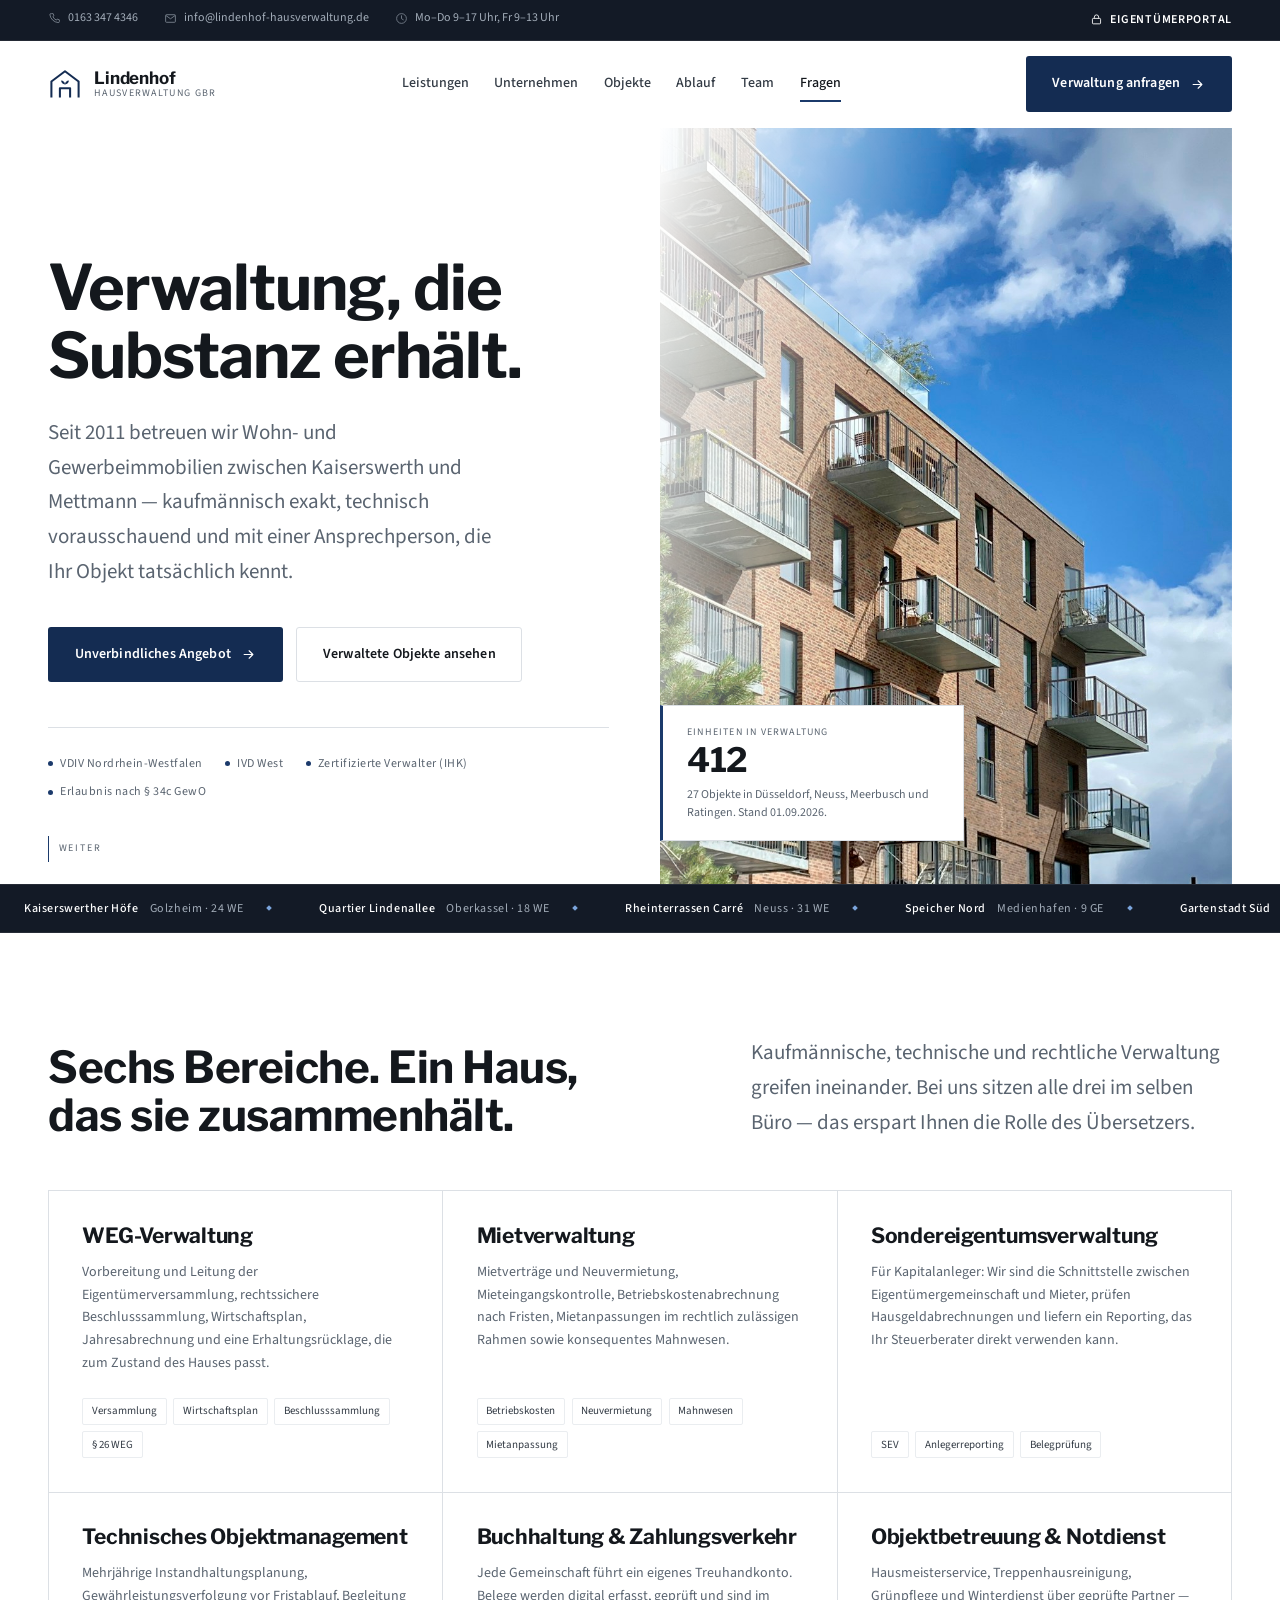
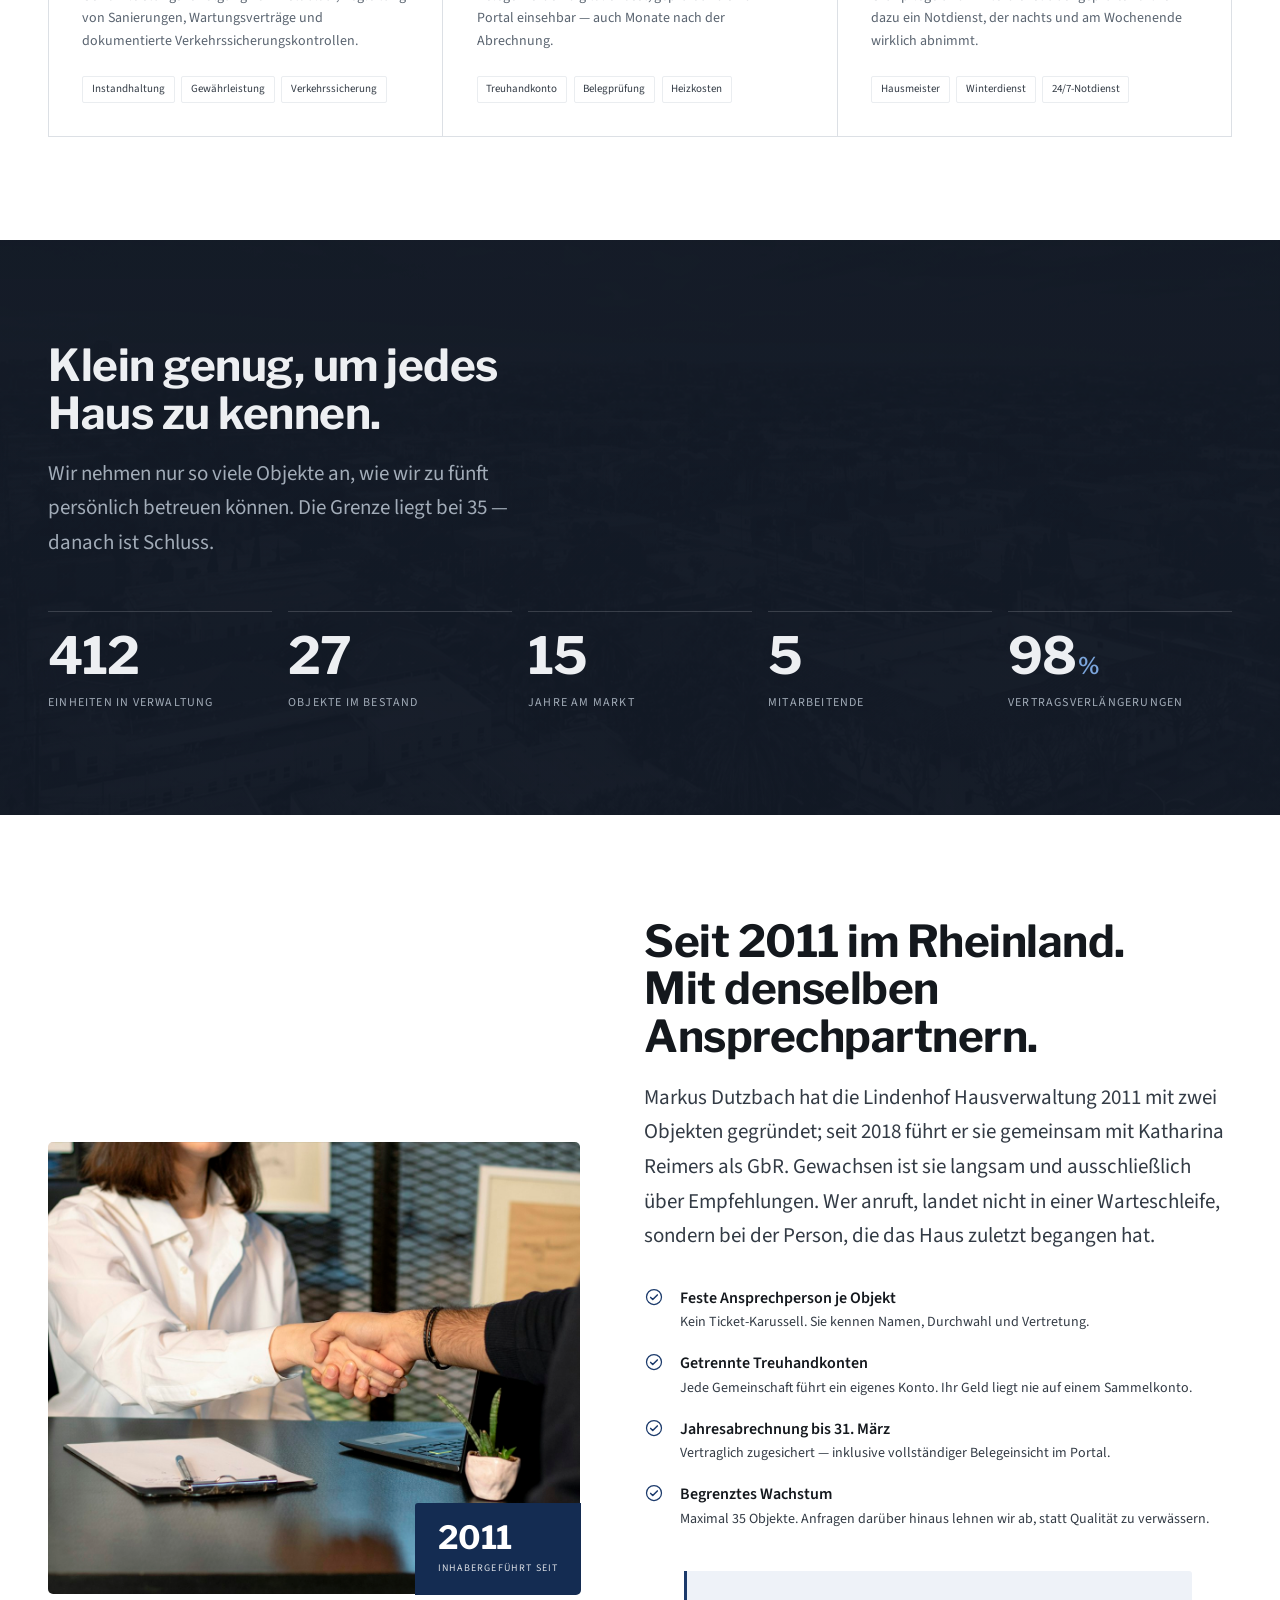
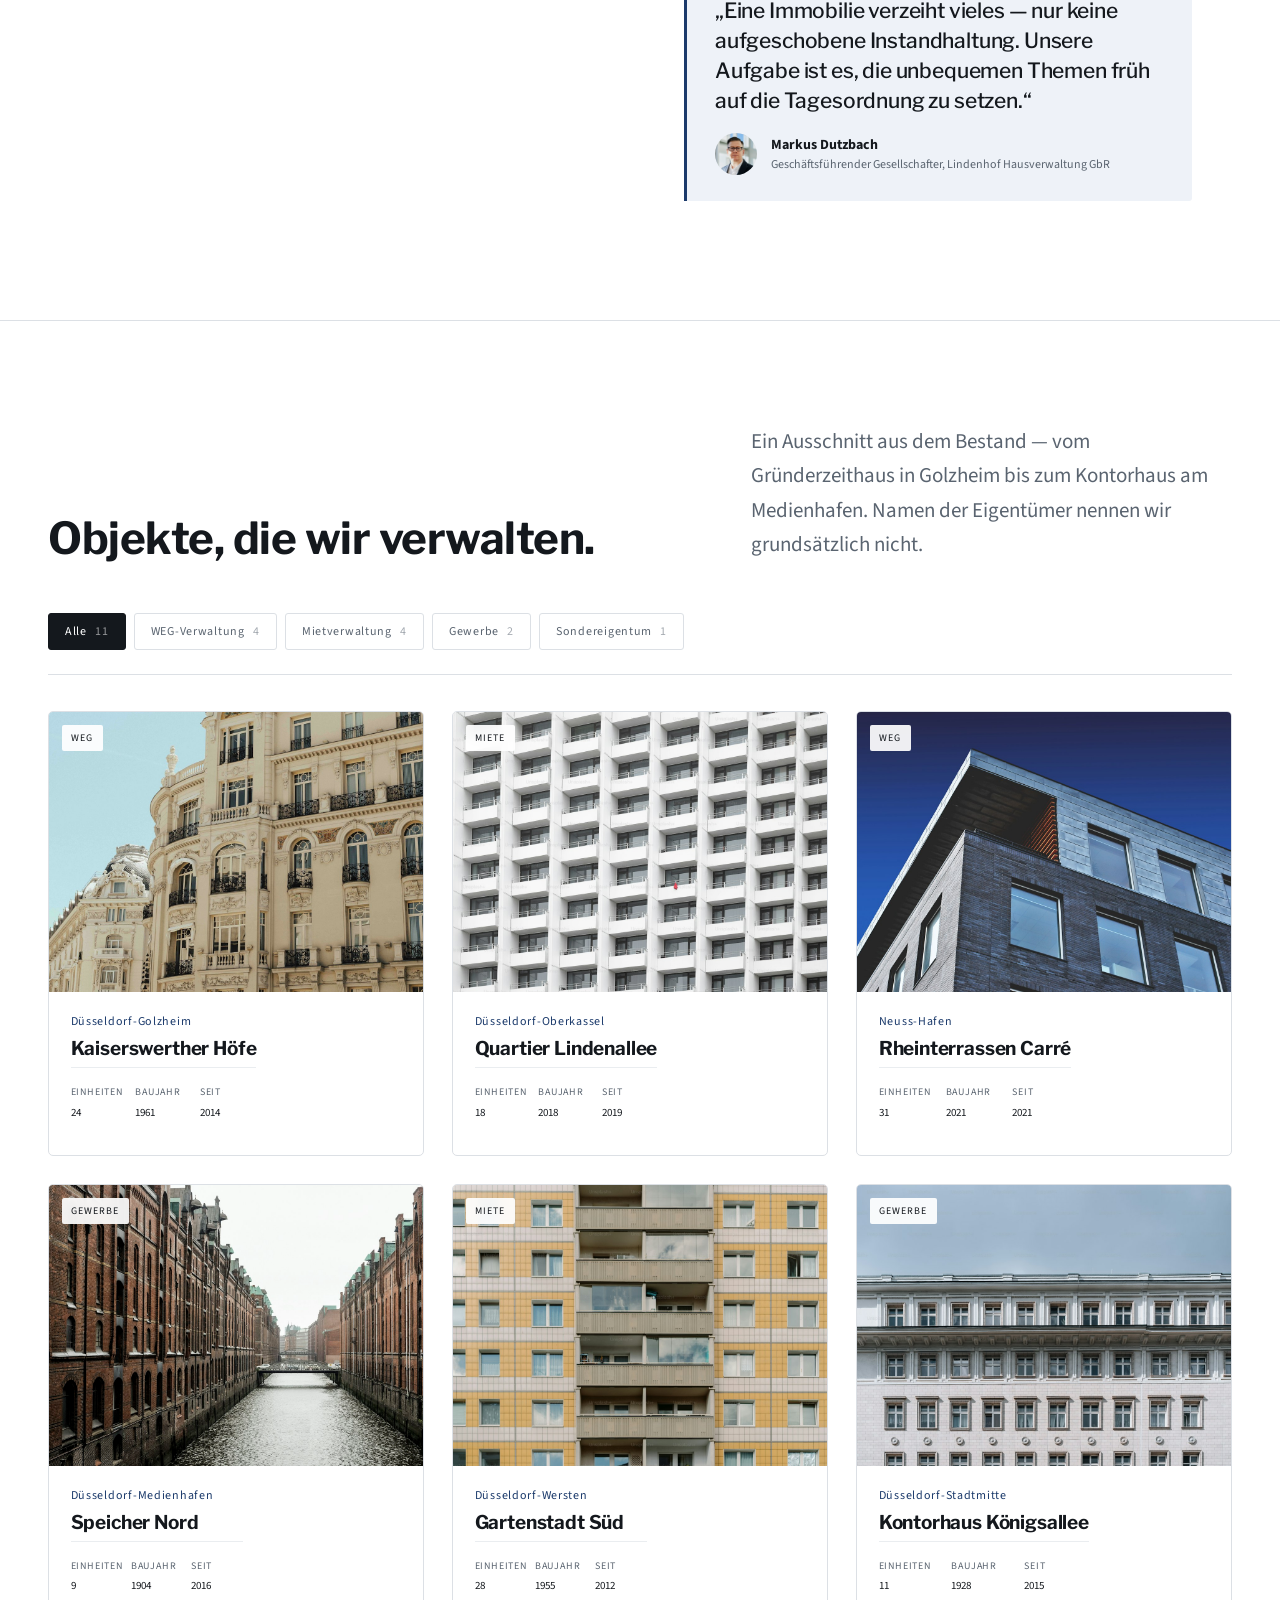
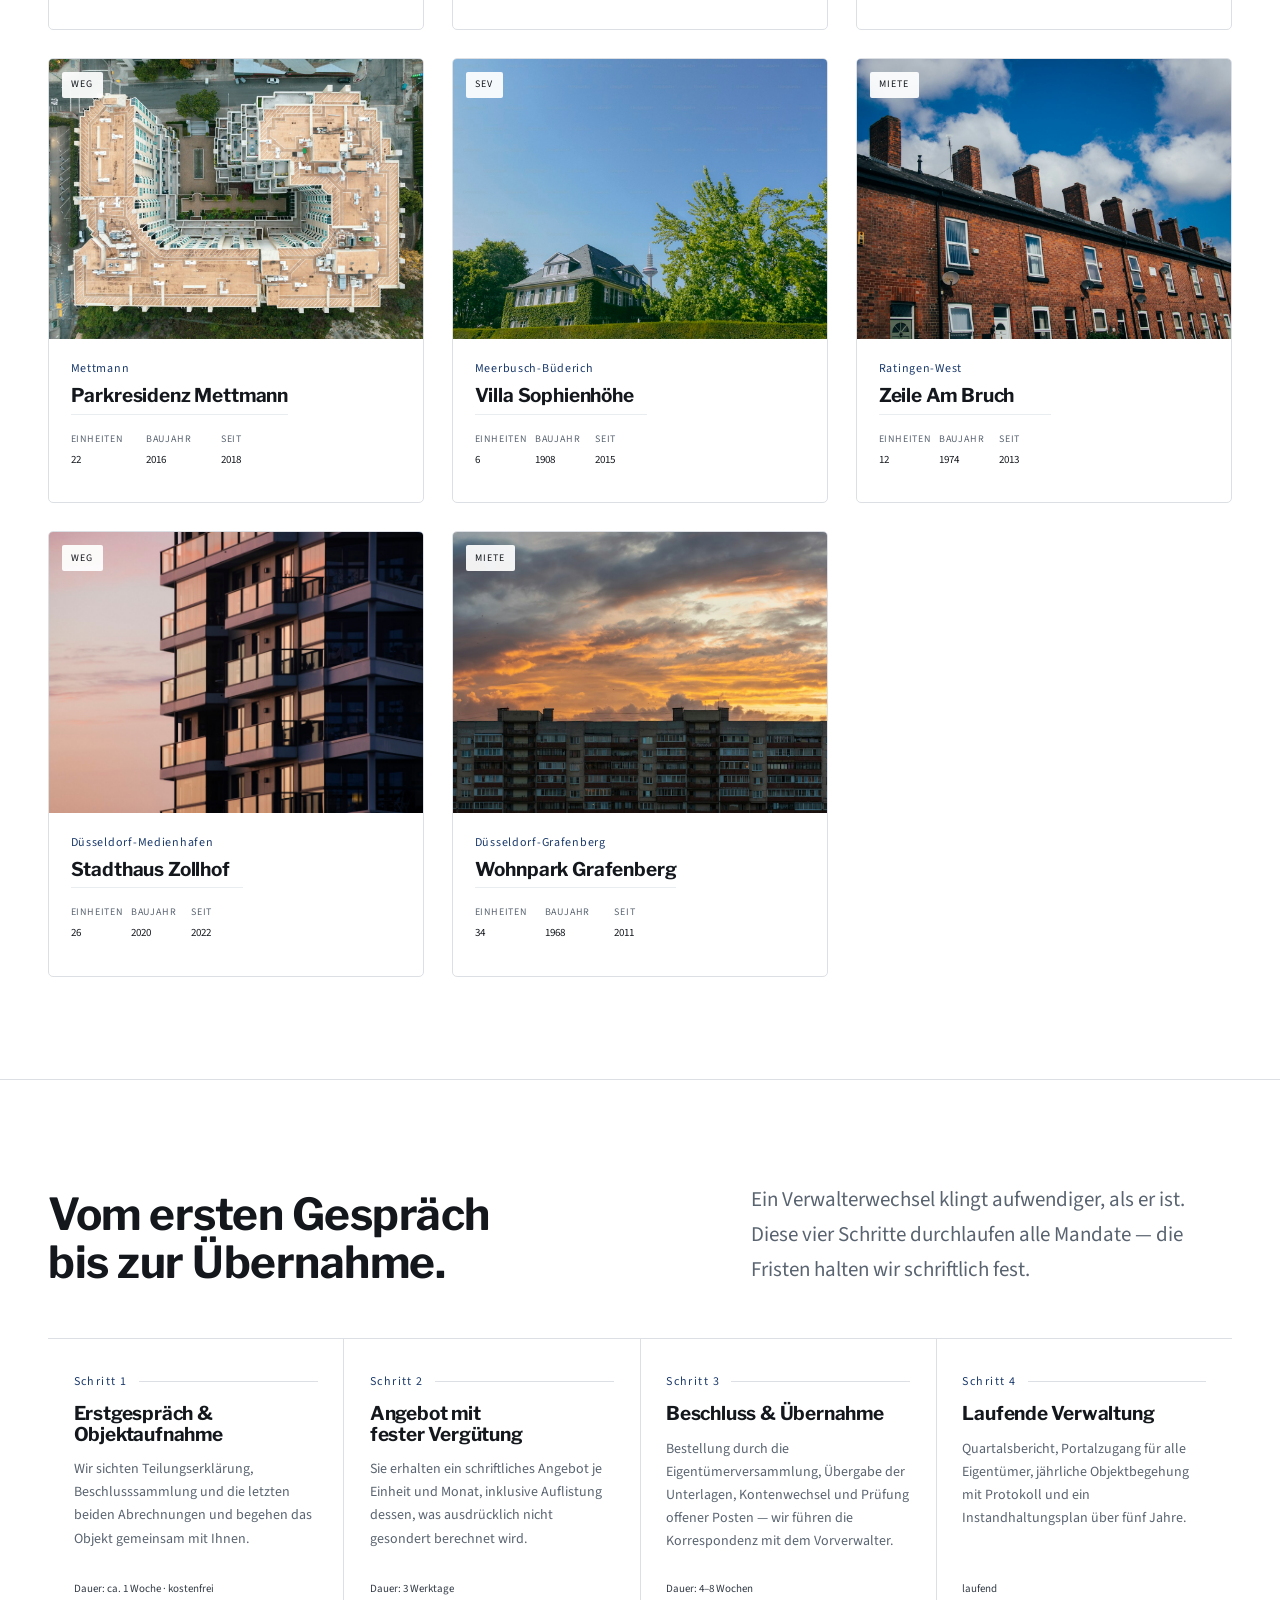
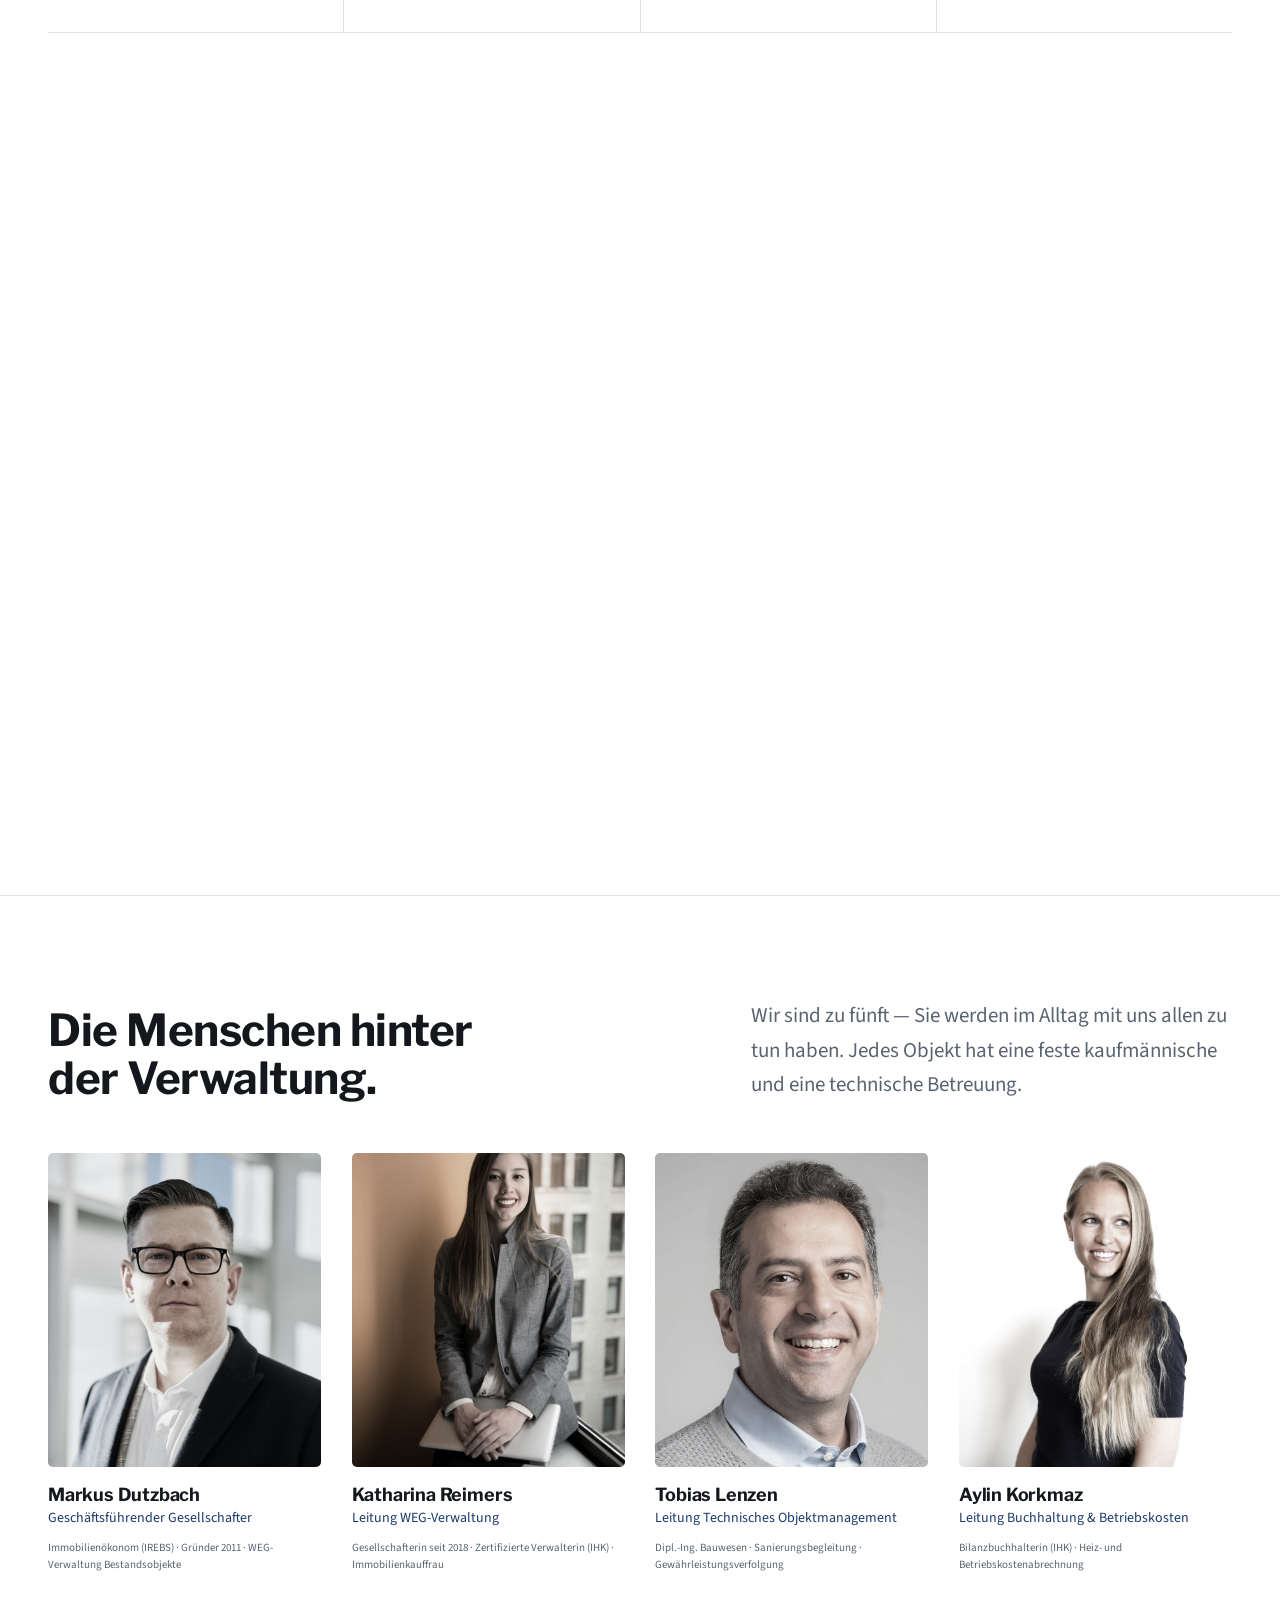
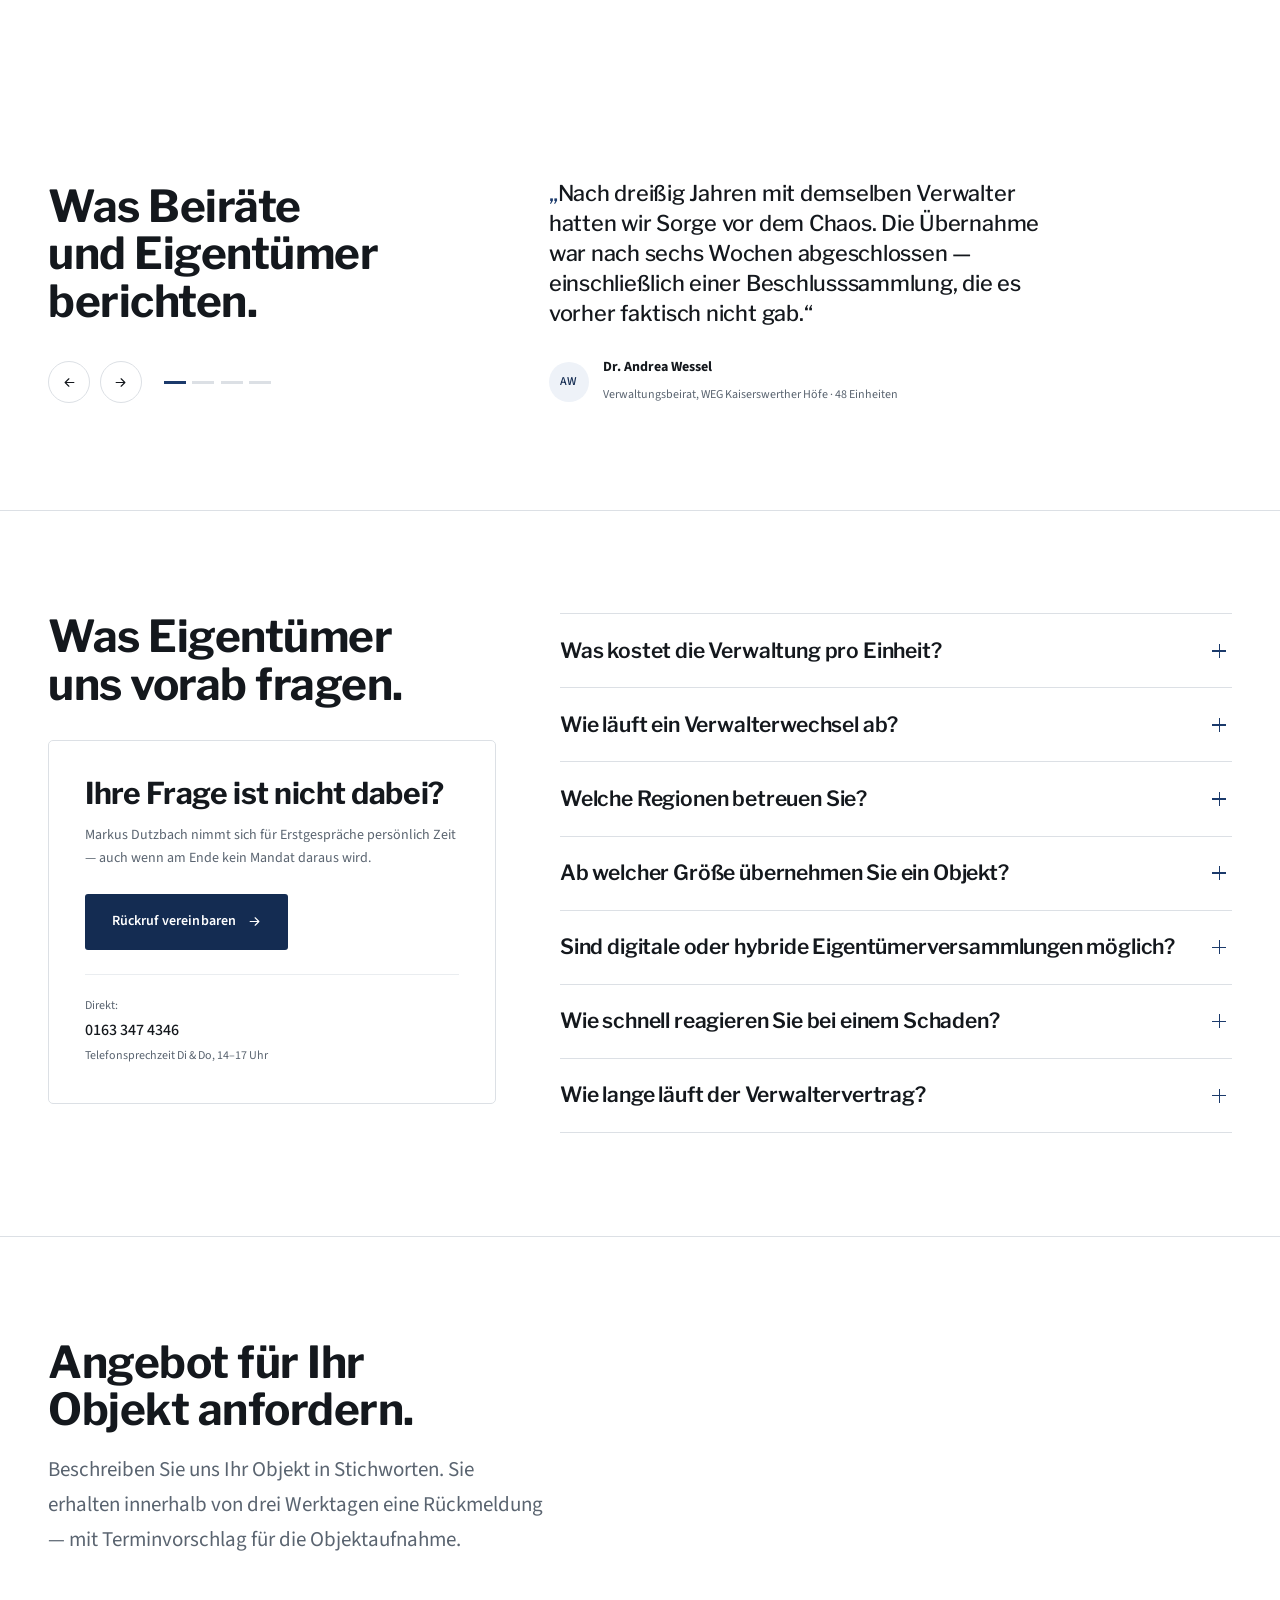
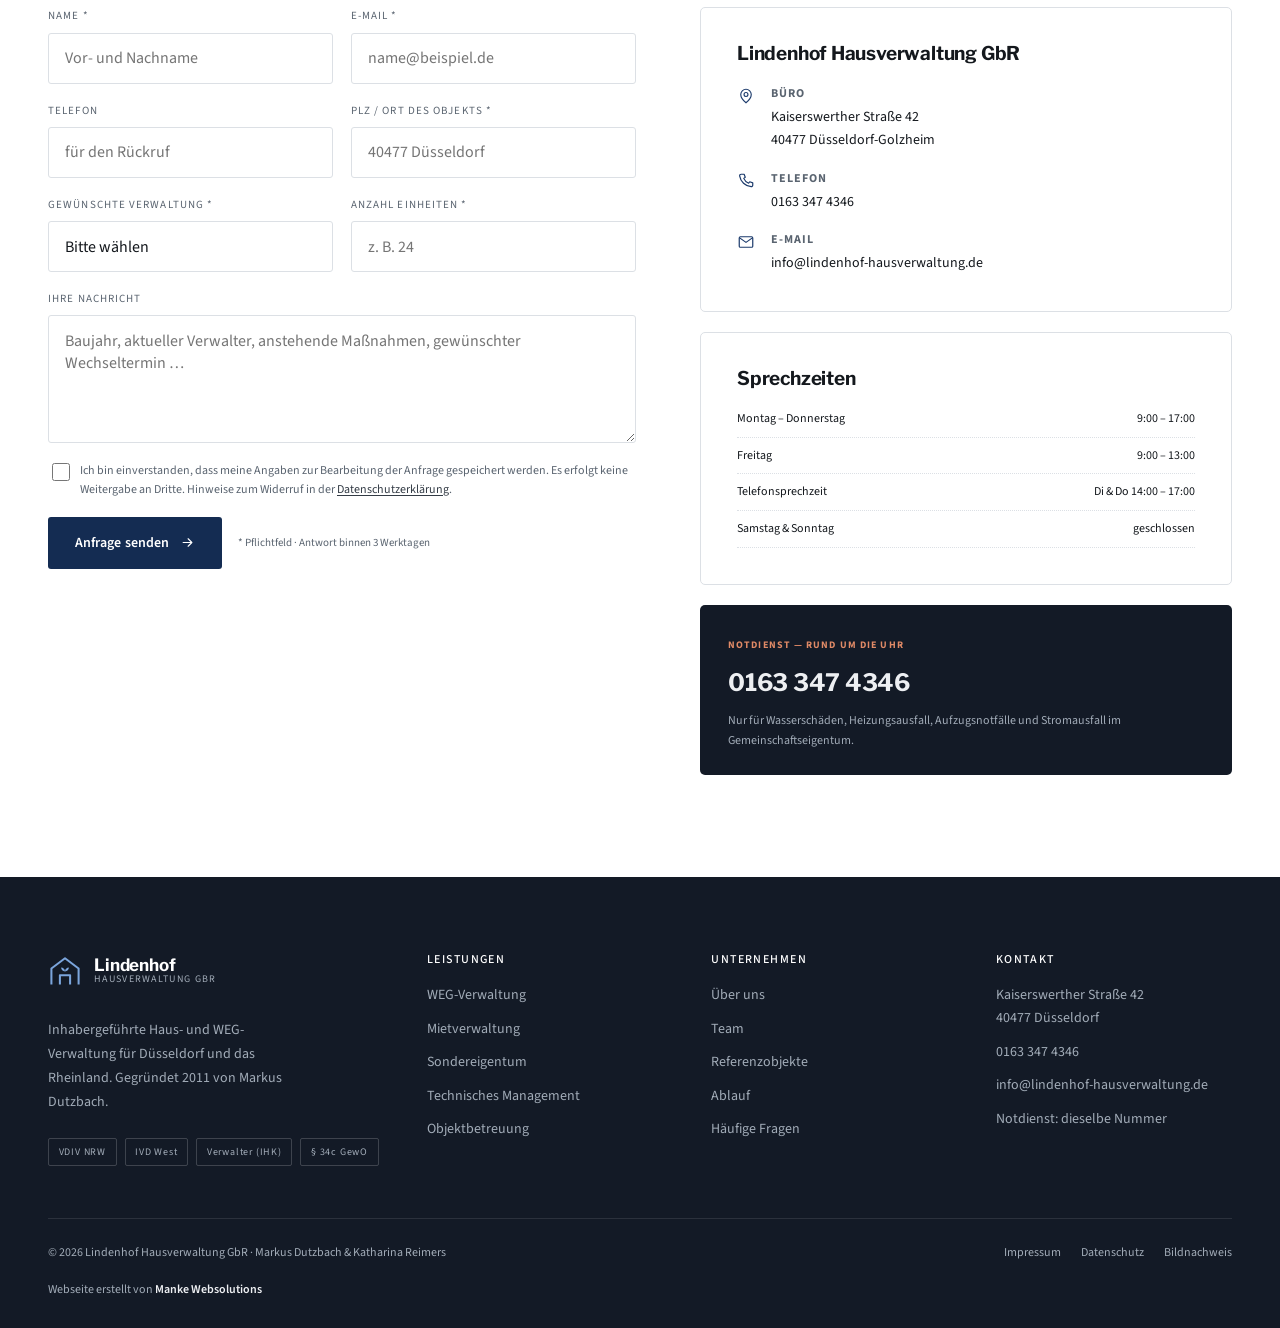
==== index.html @ e69ff37a "Website der Lindenhof Hausverwaltung GbR Statische One-Pager-Website mit Leistungen, elf Referenzobj" ====
<!DOCTYPE html>
<html lang="de">
<head>
<meta charset="utf-8">
<meta name="viewport" content="width=device-width, initial-scale=1">
<title>Lindenhof Hausverwaltung GbR — WEG- und Mietverwaltung in Düsseldorf</title>
<meta name="description" content="Lindenhof Hausverwaltung GbR: inhabergeführte WEG- und Mietverwaltung in Düsseldorf und im Rheinland. 412 Einheiten, 27 Objekte, feste Ansprechpartner, Abrechnung bis 31. März.">
<meta name="theme-color" content="#0F1C24">
<meta property="og:title" content="Lindenhof Hausverwaltung GbR — Verwaltung, die Substanz erhält">
<meta property="og:description" content="Inhabergeführte Haus- und WEG-Verwaltung in Düsseldorf und im Rheinland. Seit 2011.">
<meta property="og:type" content="website">
<meta property="og:image" content="assets/img/hero.jpg">
<link rel="preconnect" href="https://fonts.googleapis.com">
<link rel="preconnect" href="https://fonts.gstatic.com" crossorigin>
<link rel="stylesheet" href="https://fonts.googleapis.com/css2?family=Libre+Franklin:wght@400..700&family=Source+Sans+3:ital,wght@0,400..700;1,400&display=swap">
<link rel="stylesheet" href="assets/css/style.css">
<link rel="icon" href="data:image/svg+xml,%3Csvg xmlns='http://www.w3.org/2000/svg' viewBox='0 0 32 32'%3E%3Crect width='32' height='32' fill='%23235B50'/%3E%3Cpath d='M8 22V13l8-5 8 5v9' fill='none' stroke='%23fff' stroke-width='2'/%3E%3C/svg%3E">
<script type="application/ld+json">
{
  "@context": "https://schema.org",
  "@type": "RealEstateAgent",
  "name": "Lindenhof Hausverwaltung GbR",
  "legalName": "Lindenhof Hausverwaltung GbR",
  "description": "WEG-Verwaltung, Mietverwaltung und Sondereigentumsverwaltung in Düsseldorf und im Rheinland.",
  "founder": { "@type": "Person", "name": "Markus Dutzbach" },
  "employee": [
    { "@type": "Person", "name": "Markus Dutzbach", "jobTitle": "Geschäftsführender Gesellschafter" },
    { "@type": "Person", "name": "Katharina Reimers", "jobTitle": "Gesellschafterin, Leitung WEG-Verwaltung" }
  ],
  "foundingDate": "2011",
  "address": {
    "@type": "PostalAddress",
    "streetAddress": "Kaiserswerther Straße 42",
    "postalCode": "40477",
    "addressLocality": "Düsseldorf",
    "addressCountry": "DE"
  },
  "telephone": "+49 163 3474346",
  "email": "info@lindenhof-hausverwaltung.de",
  "areaServed": ["Düsseldorf", "Neuss", "Meerbusch", "Ratingen", "Mettmann"],
  "openingHours": ["Mo-Th 09:00-17:00", "Fr 09:00-13:00"]
}
</script>
</head>
<body>
<a class="skip" href="#main">Zum Inhalt springen</a>

<svg width="0" height="0" style="position:absolute" aria-hidden="true" focusable="false">
  <defs>
    <symbol id="ar" viewBox="0 0 24 24"><path d="M5 12h14M13 6l6 6-6 6" fill="none" stroke="currentColor" stroke-width="1.8" stroke-linecap="round" stroke-linejoin="round"/></symbol>
    <symbol id="au" viewBox="0 0 24 24"><path d="M12 19V5M6 11l6-6 6 6" fill="none" stroke="currentColor" stroke-width="1.8" stroke-linecap="round" stroke-linejoin="round"/></symbol>
    <symbol id="al" viewBox="0 0 24 24"><path d="M19 12H5M11 6l-6 6 6 6" fill="none" stroke="currentColor" stroke-width="1.8" stroke-linecap="round" stroke-linejoin="round"/></symbol>
    <symbol id="ph" viewBox="0 0 24 24"><path d="M6.5 3h3l1.5 4-2 1.5a12 12 0 006.5 6.5L17 13l4 1.5v3a2 2 0 01-2.2 2A17 17 0 013.5 5.2 2 2 0 015.5 3z" fill="none" stroke="currentColor" stroke-width="1.6" stroke-linejoin="round"/></symbol>
    <symbol id="ma" viewBox="0 0 24 24"><rect x="3" y="5" width="18" height="14" rx="1.5" fill="none" stroke="currentColor" stroke-width="1.6"/><path d="M3.5 6.5l8.5 6 8.5-6" fill="none" stroke="currentColor" stroke-width="1.6"/></symbol>
    <symbol id="ck" viewBox="0 0 24 24"><circle cx="12" cy="12" r="9" fill="none" stroke="currentColor" stroke-width="1.5"/><path d="M8 12.5l2.5 2.5L16 9.5" fill="none" stroke="currentColor" stroke-width="1.8" stroke-linecap="round" stroke-linejoin="round"/></symbol>
    <symbol id="cl" viewBox="0 0 24 24"><circle cx="12" cy="12" r="9" fill="none" stroke="currentColor" stroke-width="1.5"/><path d="M12 7v5.3l3.3 2" fill="none" stroke="currentColor" stroke-width="1.6" stroke-linecap="round"/></symbol>
    <symbol id="pin" viewBox="0 0 24 24"><path d="M12 21s7-5.6 7-11a7 7 0 10-14 0c0 5.4 7 11 7 11z" fill="none" stroke="currentColor" stroke-width="1.5"/><circle cx="12" cy="10" r="2.6" fill="none" stroke="currentColor" stroke-width="1.5"/></symbol>
    <symbol id="lock" viewBox="0 0 24 24"><rect x="4.5" y="10" width="15" height="10" rx="1.5" fill="none" stroke="currentColor" stroke-width="1.6"/><path d="M8 10V7.5a4 4 0 018 0V10" fill="none" stroke="currentColor" stroke-width="1.6"/></symbol>
    <symbol id="exp" viewBox="0 0 24 24"><circle cx="11" cy="11" r="6.5" fill="none" stroke="currentColor" stroke-width="1.8"/><path d="M16 16l4.5 4.5M11 8.5v5M8.5 11h5" fill="none" stroke="currentColor" stroke-width="1.8" stroke-linecap="round"/></symbol>
    <symbol id="warn" viewBox="0 0 24 24"><path d="M12 4.5l8.5 15h-17z" fill="none" stroke="currentColor" stroke-width="1.6" stroke-linejoin="round"/><path d="M12 10v4" stroke="currentColor" stroke-width="1.8" stroke-linecap="round"/><circle cx="12" cy="17" r="1" fill="currentColor"/></symbol>
    <symbol id="x" viewBox="0 0 24 24"><path d="M6 6l12 12M18 6L6 18" fill="none" stroke="currentColor" stroke-width="1.8" stroke-linecap="round"/></symbol>
    <symbol id="logo" viewBox="0 0 40 40"><path d="M4 36V17L20 5l16 12v19" fill="none" stroke="currentColor" stroke-width="2.4" stroke-linejoin="round"/><path d="M14 36V25h12v11" fill="none" stroke="currentColor" stroke-width="2.4" stroke-linejoin="round"/><path d="M20 20.5c0-2.6 2-4.6 4.6-4.6-.1 2.6-2 4.6-4.6 4.6zM20 20.5c0-2.6-2-4.6-4.6-4.6.1 2.6 2 4.6 4.6 4.6z" fill="currentColor"/></symbol>
  </defs>
</svg>

<!-- ======================================================= Kopfbereich -->
<div class="topbar">
  <div class="wrap topbar__in">
    <ul class="topbar__list">
      <li><a class="topbar__item" href="tel:+491633474346"><svg><use href="#ph"/></svg> 0163 347 4346</a></li>
      <li class="topbar__list--hide"><a class="topbar__item" href="mailto:info@lindenhof-hausverwaltung.de"><svg><use href="#ma"/></svg> info@lindenhof-hausverwaltung.de</a></li>
      <li class="topbar__list--hide"><span class="topbar__item"><svg><use href="#cl"/></svg> Mo–Do 9–17 Uhr, Fr 9–13 Uhr</span></li>
    </ul>
    <a class="topbar__portal" href="#portal"><svg style="width:13px;height:13px"><use href="#lock"/></svg> Eigentümerportal</a>
  </div>
</div>

<header class="head">
  <div class="wrap head__in">
    <a class="logo" href="#top" aria-label="Lindenhof Hausverwaltung GbR — Startseite">
      <svg class="logo__mark" aria-hidden="true"><use href="#logo"/></svg>
      <span class="logo__txt">
        <span class="logo__name">Lindenhof</span>
        <span class="logo__sub">Hausverwaltung GbR</span>
      </span>
    </a>

    <nav class="nav" aria-label="Hauptnavigation">
      <a class="nav__link" href="#leistungen">Leistungen</a>
      <a class="nav__link" href="#unternehmen">Unternehmen</a>
      <a class="nav__link" href="#objekte">Objekte</a>
      <a class="nav__link" href="#ablauf">Ablauf</a>
      <a class="nav__link" href="#team">Team</a>
      <a class="nav__link" href="#faq">Fragen</a>
    </nav>

    <div class="head__cta">
      <a class="btn btn--primary" href="#kontakt">Verwaltung anfragen <svg><use href="#ar"/></svg></a>
      <button class="burger" type="button" aria-expanded="false" aria-controls="mobilmenue" aria-label="Menü öffnen">
        <span></span><span></span><span></span>
      </button>
    </div>
  </div>
  <div class="progress" aria-hidden="true"></div>
</header>

<div class="mobile" id="mobilmenue">
  <nav class="mobile__nav" aria-label="Mobile Navigation">
    <a href="#leistungen">Leistungen</a>
    <a href="#unternehmen">Unternehmen</a>
    <a href="#objekte">Objekte</a>
    <a href="#ablauf">Ablauf</a>
    <a href="#portal">Portal</a>
    <a href="#team">Team</a>
    <a href="#faq">Fragen</a>
    <a href="#kontakt">Kontakt</a>
  </nav>
  <div class="mobile__foot">
    <a class="btn btn--primary" href="#kontakt">Verwaltung anfragen <svg><use href="#ar"/></svg></a>
    <a class="btn btn--ghost" href="tel:+491633474346"><svg><use href="#ph"/></svg> 0163 347 4346</a>
  </div>
</div>

<main id="main">
<span id="top"></span>

<!-- ============================================================== Hero -->
<section class="hero">
  <div class="wrap">
    <div class="hero__grid">
      <div class="hero__col">
        <h1 data-rev style="--d:90ms">Verwaltung, die Substanz erhält.</h1>
        <p class="hero__lead" data-rev style="--d:180ms">
          Seit 2011 betreuen wir Wohn- und Gewerbeimmobilien zwischen Kaiserswerth und
          Mettmann — kaufmännisch exakt, technisch vorausschauend und mit einer
          Ansprechperson, die Ihr Objekt tatsächlich kennt.
        </p>
        <div class="hero__actions" data-rev style="--d:270ms">
          <a class="btn btn--primary" href="#kontakt">Unverbindliches Angebot <svg><use href="#ar"/></svg></a>
          <a class="btn btn--ghost" href="#objekte">Verwaltete Objekte ansehen</a>
        </div>
        <div class="hero__trust" data-rev style="--d:360ms">
          <span>VDIV Nordrhein-Westfalen</span>
          <span>IVD West</span>
          <span>Zertifizierte Verwalter (IHK)</span>
          <span>Erlaubnis nach § 34c GewO</span>
        </div>
      </div>

      <div class="hero__media">
        <img src="assets/img/hero.jpg" alt="Wohnhäuser einer innerstädtischen Straßenzeile" width="2000" height="1200" fetchpriority="high">
        <dl class="hero__plate" data-rev style="--d:450ms">
          <dt>Einheiten in Verwaltung</dt>
          <dd><span data-count="412">0</span></dd>
          <p>27 Objekte in Düsseldorf, Neuss, Meerbusch und Ratingen. Stand 01.09.2026.</p>
        </dl>
      </div>
    </div>
  </div>
  <span class="scrollcue" aria-hidden="true"><i></i> Weiter</span>
</section>

<!-- ================================================== Objektregister -->
<div class="register" aria-hidden="true">
  <div class="register__track">
    <span class="register__item"><b>Kaiserswerther Höfe</b> Golzheim · 24 WE</span>
    <span class="register__item"><b>Quartier Lindenallee</b> Oberkassel · 18 WE</span>
    <span class="register__item"><b>Rheinterrassen Carré</b> Neuss · 31 WE</span>
    <span class="register__item"><b>Speicher Nord</b> Medienhafen · 9 GE</span>
    <span class="register__item"><b>Gartenstadt Süd</b> Wersten · 28 WE</span>
    <span class="register__item"><b>Kontorhaus Königsallee</b> Stadtmitte · 11 GE</span>
    <span class="register__item"><b>Parkresidenz</b> Mettmann · 22 WE</span>
    <span class="register__item"><b>Villa Sophienhöhe</b> Meerbusch · 6 WE</span>
    <span class="register__item"><b>Zeile Am Bruch</b> Ratingen · 12 WE</span>
    <span class="register__item"><b>Stadthaus Zollhof</b> Medienhafen · 26 WE</span>
    <span class="register__item"><b>Wohnpark Grafenberg</b> Düsseldorf · 34 WE</span>
  </div>
</div>

<!-- ========================================================= Leistungen -->
<section class="section" id="leistungen">
  <div class="wrap">
    <div class="sec-head sec-head--split">
      <div>
        <h2 data-rev style="--d:60ms">Sechs Bereiche. Ein Haus, das sie zusammenhält.</h2>
      </div>
      <p data-rev style="--d:120ms">
        Kaufmännische, technische und rechtliche Verwaltung greifen ineinander.
        Bei uns sitzen alle drei im selben Büro — das erspart Ihnen die Rolle des Übersetzers.
      </p>
    </div>

    <div class="svc-grid" data-rev-group>
      <article class="svc" data-rev>
        <h3>WEG-Verwaltung</h3>
        <p>Vorbereitung und Leitung der Eigentümerversammlung, rechtssichere Beschlusssammlung, Wirtschaftsplan, Jahresabrechnung und eine Erhaltungsrücklage, die zum Zustand des Hauses passt.</p>
        <ul class="svc__list"><li>Versammlung</li><li>Wirtschaftsplan</li><li>Beschlusssammlung</li><li>§ 26 WEG</li></ul>
      </article>

      <article class="svc" data-rev>
        <h3>Mietverwaltung</h3>
        <p>Mietverträge und Neuvermietung, Mieteingangskontrolle, Betriebskostenabrechnung nach Fristen, Mietanpassungen im rechtlich zulässigen Rahmen sowie konsequentes Mahnwesen.</p>
        <ul class="svc__list"><li>Betriebskosten</li><li>Neuvermietung</li><li>Mahnwesen</li><li>Mietanpassung</li></ul>
      </article>

      <article class="svc" data-rev>
        <h3>Sondereigentumsverwaltung</h3>
        <p>Für Kapitalanleger: Wir sind die Schnittstelle zwischen Eigentümergemeinschaft und Mieter, prüfen Hausgeldabrechnungen und liefern ein Reporting, das Ihr Steuerberater direkt verwenden kann.</p>
        <ul class="svc__list"><li>SEV</li><li>Anlegerreporting</li><li>Belegprüfung</li></ul>
      </article>

      <article class="svc" data-rev>
        <h3>Technisches Objektmanagement</h3>
        <p>Mehrjährige Instandhaltungsplanung, Gewährleistungsverfolgung vor Fristablauf, Begleitung von Sanierungen, Wartungsverträge und dokumentierte Verkehrssicherungskontrollen.</p>
        <ul class="svc__list"><li>Instandhaltung</li><li>Gewährleistung</li><li>Verkehrssicherung</li></ul>
      </article>

      <article class="svc" data-rev>
        <h3>Buchhaltung &amp; Zahlungsverkehr</h3>
        <p>Jede Gemeinschaft führt ein eigenes Treuhandkonto. Belege werden digital erfasst, geprüft und sind im Portal einsehbar — auch Monate nach der Abrechnung.</p>
        <ul class="svc__list"><li>Treuhandkonto</li><li>Belegprüfung</li><li>Heizkosten</li></ul>
      </article>

      <article class="svc" data-rev>
        <h3>Objektbetreuung &amp; Notdienst</h3>
        <p>Hausmeisterservice, Treppenhausreinigung, Grünpflege und Winterdienst über geprüfte Partner — dazu ein Notdienst, der nachts und am Wochenende wirklich abnimmt.</p>
        <ul class="svc__list"><li>Hausmeister</li><li>Winterdienst</li><li>24/7-Notdienst</li></ul>
      </article>
    </div>
  </div>
</section>

<!-- ========================================================= Kennzahlen -->
<section class="section stats">
  <img class="stats__bg" src="assets/img/cta.jpg" alt="" aria-hidden="true" loading="lazy">
  <div class="wrap">
    <div class="sec-head">
      <h2 data-rev style="--d:60ms">Klein genug, um jedes Haus zu kennen.</h2>
      <p data-rev style="--d:120ms">Wir nehmen nur so viele Objekte an, wie wir zu fünft persönlich betreuen können. Die Grenze liegt bei 35 — danach ist Schluss.</p>
    </div>
    <div class="stats__grid" data-rev-group>
      <div class="stat" data-rev>
        <div class="stat__num"><span data-count="412">0</span></div>
        <div class="stat__lbl">Einheiten in Verwaltung</div>
      </div>
      <div class="stat" data-rev>
        <div class="stat__num"><span data-count="27">0</span></div>
        <div class="stat__lbl">Objekte im Bestand</div>
      </div>
      <div class="stat" data-rev>
        <div class="stat__num"><span data-count="15">0</span></div>
        <div class="stat__lbl">Jahre am Markt</div>
      </div>
      <div class="stat" data-rev>
        <div class="stat__num"><span data-count="5">0</span></div>
        <div class="stat__lbl">Mitarbeitende</div>
      </div>
      <div class="stat" data-rev>
        <div class="stat__num"><span data-count="98">0</span><small>%</small></div>
        <div class="stat__lbl">Vertragsverlängerungen</div>
      </div>
    </div>
  </div>
</section>

<!-- ========================================================= Unternehmen -->
<section class="section" id="unternehmen">
  <div class="wrap">
    <div class="about">
      <div class="about__media" data-rev>
        <img src="assets/img/about.jpg" alt="Beratungsgespräch am Besprechungstisch im Büro der Lindenhof Hausverwaltung" loading="lazy" width="1400" height="1000">
        <div class="about__badge">
          <strong>2011</strong>
          <span>inhabergeführt seit</span>
        </div>
      </div>

      <div data-rev style="--d:120ms">
        <h2 style="font-size:var(--t-2xl)">Seit 2011 im Rheinland. Mit denselben Ansprechpartnern.</h2>
        <p class="lead" style="margin-top:1.2rem">
          Markus Dutzbach hat die Lindenhof Hausverwaltung 2011 mit zwei Objekten gegründet; seit 2018
          führt er sie gemeinsam mit Katharina Reimers als GbR. Gewachsen ist sie langsam und
          ausschließlich über Empfehlungen. Wer anruft, landet nicht in einer Warteschleife, sondern
          bei der Person, die das Haus zuletzt begangen hat.
        </p>

        <ul class="checks">
          <li>
            <svg aria-hidden="true"><use href="#ck"/></svg>
            <span><b>Feste Ansprechperson je Objekt</b>Kein Ticket-Karussell. Sie kennen Namen, Durchwahl und Vertretung.</span>
          </li>
          <li>
            <svg aria-hidden="true"><use href="#ck"/></svg>
            <span><b>Getrennte Treuhandkonten</b>Jede Gemeinschaft führt ein eigenes Konto. Ihr Geld liegt nie auf einem Sammelkonto.</span>
          </li>
          <li>
            <svg aria-hidden="true"><use href="#ck"/></svg>
            <span><b>Jahresabrechnung bis 31. März</b>Vertraglich zugesichert — inklusive vollständiger Belegeinsicht im Portal.</span>
          </li>
          <li>
            <svg aria-hidden="true"><use href="#ck"/></svg>
            <span><b>Begrenztes Wachstum</b>Maximal 35 Objekte. Anfragen darüber hinaus lehnen wir ab, statt Qualität zu verwässern.</span>
          </li>
        </ul>

        <figure class="quote">
          <p>„Eine Immobilie verzeiht vieles — nur keine aufgeschobene Instandhaltung. Unsere Aufgabe ist es, die unbequemen Themen früh auf die Tagesordnung zu setzen.“</p>
          <figcaption class="quote__by">
            <img src="assets/img/team-01.jpg" alt="" loading="lazy">
            <div>
              <b>Markus Dutzbach</b>
              <span>Geschäftsführender Gesellschafter, Lindenhof Hausverwaltung GbR</span>
            </div>
          </figcaption>
        </figure>
      </div>
    </div>
  </div>
</section>

<!-- ============================================================ Objekte -->
<section class="section section--line" id="objekte">
  <div class="wrap">
    <div class="sec-head sec-head--split">
      <div>
        <h2 data-rev style="--d:60ms">Objekte, die wir verwalten.</h2>
      </div>
      <p data-rev style="--d:120ms">
        Ein Ausschnitt aus dem Bestand — vom Gründerzeithaus in Golzheim bis zum
        Kontorhaus am Medienhafen. Namen der Eigentümer nennen wir grundsätzlich nicht.
      </p>
    </div>

    <div class="filters" role="group" aria-label="Objekte filtern">
      <button class="filter is-on" type="button" data-filter="alle" aria-pressed="true">Alle <span>11</span></button>
      <button class="filter" type="button" data-filter="weg" aria-pressed="false">WEG-Verwaltung <span>4</span></button>
      <button class="filter" type="button" data-filter="miete" aria-pressed="false">Mietverwaltung <span>4</span></button>
      <button class="filter" type="button" data-filter="gewerbe" aria-pressed="false">Gewerbe <span>2</span></button>
      <button class="filter" type="button" data-filter="sev" aria-pressed="false">Sondereigentum <span>1</span></button>
    </div>

    <div class="obj-grid" data-rev-group>

      <button class="obj" data-rev data-cat="weg" data-img="assets/img/obj-08.jpg"
        data-title="Kaiserswerther Höfe" data-loc="Düsseldorf-Golzheim"
        data-typ="Wohnen" data-units="24 WE" data-year="1961 / san. 2019" data-service="WEG-Verwaltung" data-since="2014"
        data-desc="Gründerzeitliche Blockrandbebauung mit Innenhof. 2019 wurden Fassade, Dach und Aufzugsanlage in drei Bauabschnitten saniert — finanziert vollständig aus der Erhaltungsrücklage, ohne Sonderumlage.">
        <span class="obj__media">
          <img src="assets/img/obj-08.jpg" alt="Gründerzeitfassade der Kaiserswerther Höfe" loading="lazy">
          <span class="obj__tag">WEG</span>
          <span class="obj__zoom"><svg><use href="#exp"/></svg></span>
        </span>
        <span class="obj__body">
          <span class="obj__loc">Düsseldorf-Golzheim</span>
          <h3>Kaiserswerther Höfe</h3>
          <dl class="obj__data">
            <div><dt>Einheiten</dt><dd>24</dd></div>
            <div><dt>Baujahr</dt><dd>1961</dd></div>
            <div><dt>Seit</dt><dd>2014</dd></div>
          </dl>
        </span>
      </button>

      <button class="obj" data-rev data-cat="miete" data-img="assets/img/obj-02.jpg"
        data-title="Quartier Lindenallee" data-loc="Düsseldorf-Oberkassel"
        data-typ="Wohnen" data-units="18 WE" data-year="2018" data-service="Mietverwaltung" data-since="2019"
        data-desc="Neubauquartier mit Tiefgarage und begrüntem Innenhof. Wir übernehmen die komplette Mietverwaltung inklusive Neuvermietung; die Fluktuation liegt seit 2021 unter fünf Prozent im Jahr.">
        <span class="obj__media">
          <img src="assets/img/obj-02.jpg" alt="Weiße Neubaufassade des Quartiers Lindenallee" loading="lazy">
          <span class="obj__tag">Miete</span>
          <span class="obj__zoom"><svg><use href="#exp"/></svg></span>
        </span>
        <span class="obj__body">
          <span class="obj__loc">Düsseldorf-Oberkassel</span>
          <h3>Quartier Lindenallee</h3>
          <dl class="obj__data">
            <div><dt>Einheiten</dt><dd>18</dd></div>
            <div><dt>Baujahr</dt><dd>2018</dd></div>
            <div><dt>Seit</dt><dd>2019</dd></div>
          </dl>
        </span>
      </button>

      <button class="obj" data-rev data-cat="weg" data-img="assets/img/obj-04.jpg"
        data-title="Rheinterrassen Carré" data-loc="Neuss-Hafen"
        data-typ="Wohnen" data-units="31 WE" data-year="2021" data-service="WEG-Verwaltung" data-since="2021"
        data-desc="Erstverwaltung ab Übergabe durch den Bauträger. Wir haben 86 Gewährleistungsmängel dokumentiert und bis zum Fristablauf 2026 zu 93 Prozent durchgesetzt.">
        <span class="obj__media">
          <img src="assets/img/obj-04.jpg" alt="Moderne Fassade des Rheinterrassen Carré" loading="lazy">
          <span class="obj__tag">WEG</span>
          <span class="obj__zoom"><svg><use href="#exp"/></svg></span>
        </span>
        <span class="obj__body">
          <span class="obj__loc">Neuss-Hafen</span>
          <h3>Rheinterrassen Carré</h3>
          <dl class="obj__data">
            <div><dt>Einheiten</dt><dd>31</dd></div>
            <div><dt>Baujahr</dt><dd>2021</dd></div>
            <div><dt>Seit</dt><dd>2021</dd></div>
          </dl>
        </span>
      </button>

      <button class="obj" data-rev data-cat="gewerbe" data-img="assets/img/obj-03.jpg"
        data-title="Speicher Nord" data-loc="Düsseldorf-Medienhafen"
        data-typ="Gewerbe" data-units="9 Einheiten" data-year="1904 / Umbau 2012" data-service="Gewerbeverwaltung" data-since="2016"
        data-desc="Denkmalgeschützter Speicher, 2012 zu Büro- und Atelierflächen umgebaut. Besonderheit: Indexmietverträge, deren jährliche Anpassung wir automatisiert überwachen.">
        <span class="obj__media">
          <img src="assets/img/obj-03.jpg" alt="Backsteinspeicher am Hafen" loading="lazy">
          <span class="obj__tag">Gewerbe</span>
          <span class="obj__zoom"><svg><use href="#exp"/></svg></span>
        </span>
        <span class="obj__body">
          <span class="obj__loc">Düsseldorf-Medienhafen</span>
          <h3>Speicher Nord</h3>
          <dl class="obj__data">
            <div><dt>Einheiten</dt><dd>9</dd></div>
            <div><dt>Baujahr</dt><dd>1904</dd></div>
            <div><dt>Seit</dt><dd>2016</dd></div>
          </dl>
        </span>
      </button>

      <button class="obj" data-rev data-cat="miete" data-img="assets/img/obj-01.jpg"
        data-title="Gartenstadt Süd" data-loc="Düsseldorf-Wersten"
        data-typ="Wohnen" data-units="28 WE" data-year="1955 / san. 2017" data-service="Mietverwaltung" data-since="2012"
        data-desc="Zwei Nachkriegszeilen eines Familienbestands. 2017 energetisch saniert; die Heizkosten je Quadratmeter sind seither um 38 Prozent gesunken.">
        <span class="obj__media">
          <img src="assets/img/obj-01.jpg" alt="Wohnzeile der Gartenstadt Süd" loading="lazy">
          <span class="obj__tag">Miete</span>
          <span class="obj__zoom"><svg><use href="#exp"/></svg></span>
        </span>
        <span class="obj__body">
          <span class="obj__loc">Düsseldorf-Wersten</span>
          <h3>Gartenstadt Süd</h3>
          <dl class="obj__data">
            <div><dt>Einheiten</dt><dd>28</dd></div>
            <div><dt>Baujahr</dt><dd>1955</dd></div>
            <div><dt>Seit</dt><dd>2012</dd></div>
          </dl>
        </span>
      </button>

      <button class="obj" data-rev data-cat="gewerbe" data-img="assets/img/obj-06.jpg"
        data-title="Kontorhaus Königsallee" data-loc="Düsseldorf-Stadtmitte"
        data-typ="Gewerbe" data-units="11 Einheiten" data-year="1928" data-service="Gewerbeverwaltung" data-since="2015"
        data-desc="Kontorhaus in bester Lage mit Einzelhandel im Erdgeschoss und Kanzleien in den Obergeschossen. Sämtliche Flächen sind seit 2017 durchgängig vermietet.">
        <span class="obj__media">
          <img src="assets/img/obj-06.jpg" alt="Klassizistische Fassade des Kontorhauses" loading="lazy">
          <span class="obj__tag">Gewerbe</span>
          <span class="obj__zoom"><svg><use href="#exp"/></svg></span>
        </span>
        <span class="obj__body">
          <span class="obj__loc">Düsseldorf-Stadtmitte</span>
          <h3>Kontorhaus Königsallee</h3>
          <dl class="obj__data">
            <div><dt>Einheiten</dt><dd>11</dd></div>
            <div><dt>Baujahr</dt><dd>1928</dd></div>
            <div><dt>Seit</dt><dd>2015</dd></div>
          </dl>
        </span>
      </button>

      <button class="obj" data-rev data-cat="weg" data-img="assets/img/obj-07.jpg"
        data-title="Parkresidenz Mettmann" data-loc="Mettmann"
        data-typ="Wohnen" data-units="22 WE" data-year="2016" data-service="WEG-Verwaltung" data-since="2018"
        data-desc="Anlage mit gemeinschaftlicher Dachterrasse und 41 Tiefgaragenstellplätzen. Die Eigentümerversammlung findet seit 2021 hybrid statt — Präsenz und Zuschaltung parallel.">
        <span class="obj__media">
          <img src="assets/img/obj-07.jpg" alt="Luftbild der Parkresidenz Mettmann" loading="lazy">
          <span class="obj__tag">WEG</span>
          <span class="obj__zoom"><svg><use href="#exp"/></svg></span>
        </span>
        <span class="obj__body">
          <span class="obj__loc">Mettmann</span>
          <h3>Parkresidenz Mettmann</h3>
          <dl class="obj__data">
            <div><dt>Einheiten</dt><dd>22</dd></div>
            <div><dt>Baujahr</dt><dd>2016</dd></div>
            <div><dt>Seit</dt><dd>2018</dd></div>
          </dl>
        </span>
      </button>

      <button class="obj" data-rev data-cat="sev" data-img="assets/img/obj-09.jpg"
        data-title="Villa Sophienhöhe" data-loc="Meerbusch-Büderich"
        data-typ="Wohnen" data-units="6 WE" data-year="1908" data-service="Sondereigentumsverwaltung" data-since="2015"
        data-desc="Sechs Eigentumswohnungen in einer denkmalgeschützten Villa. Für vier Einheiten führen wir zusätzlich die Sondereigentumsverwaltung inklusive Anlegerreporting.">
        <span class="obj__media">
          <img src="assets/img/obj-09.jpg" alt="Villa Sophienhöhe im Grünen" loading="lazy">
          <span class="obj__tag">SEV</span>
          <span class="obj__zoom"><svg><use href="#exp"/></svg></span>
        </span>
        <span class="obj__body">
          <span class="obj__loc">Meerbusch-Büderich</span>
          <h3>Villa Sophienhöhe</h3>
          <dl class="obj__data">
            <div><dt>Einheiten</dt><dd>6</dd></div>
            <div><dt>Baujahr</dt><dd>1908</dd></div>
            <div><dt>Seit</dt><dd>2015</dd></div>
          </dl>
        </span>
      </button>

      <button class="obj" data-rev data-cat="miete" data-img="assets/img/obj-05.jpg"
        data-title="Zeile Am Bruch" data-loc="Ratingen-West"
        data-typ="Wohnen" data-units="12 Einheiten" data-year="1974" data-service="Mietverwaltung" data-since="2013"
        data-desc="Reihenhauszeile im Streubesitz einer Erbengemeinschaft. Wir bündeln Abrechnung, Instandhaltung und Kommunikation für alle zwölf Einheiten über einen einzigen Ansprechpartner.">
        <span class="obj__media">
          <img src="assets/img/obj-05.jpg" alt="Reihenhauszeile Am Bruch" loading="lazy">
          <span class="obj__tag">Miete</span>
          <span class="obj__zoom"><svg><use href="#exp"/></svg></span>
        </span>
        <span class="obj__body">
          <span class="obj__loc">Ratingen-West</span>
          <h3>Zeile Am Bruch</h3>
          <dl class="obj__data">
            <div><dt>Einheiten</dt><dd>12</dd></div>
            <div><dt>Baujahr</dt><dd>1974</dd></div>
            <div><dt>Seit</dt><dd>2013</dd></div>
          </dl>
        </span>
      </button>

      <button class="obj" data-rev data-cat="weg" data-img="assets/img/obj-11.jpg"
        data-title="Stadthaus Zollhof" data-loc="Düsseldorf-Medienhafen"
        data-typ="Wohnen" data-units="26 WE" data-year="2020" data-service="WEG-Verwaltung" data-since="2022"
        data-desc="Übernahme nach Verwalterwechsel: Beschlusssammlung neu aufgebaut, offene Hausgelder aus drei Jahren beigetrieben, Rücklage binnen 18 Monaten auf Sollstand gebracht.">
        <span class="obj__media">
          <img src="assets/img/obj-11.jpg" alt="Stadthaus Zollhof in der Abenddämmerung" loading="lazy">
          <span class="obj__tag">WEG</span>
          <span class="obj__zoom"><svg><use href="#exp"/></svg></span>
        </span>
        <span class="obj__body">
          <span class="obj__loc">Düsseldorf-Medienhafen</span>
          <h3>Stadthaus Zollhof</h3>
          <dl class="obj__data">
            <div><dt>Einheiten</dt><dd>26</dd></div>
            <div><dt>Baujahr</dt><dd>2020</dd></div>
            <div><dt>Seit</dt><dd>2022</dd></div>
          </dl>
        </span>
      </button>

      <button class="obj" data-rev data-cat="miete" data-img="assets/img/obj-10.jpg"
        data-title="Wohnpark Grafenberg" data-loc="Düsseldorf-Grafenberg"
        data-typ="Wohnen" data-units="34 WE" data-year="1968 / san. 2022" data-service="Mietverwaltung" data-since="2011"
        data-desc="Unser größtes Mietobjekt und das erste Mandat überhaupt. 2022 wurden Balkone, Stränge und Heizzentrale erneuert — bei laufendem Betrieb und ohne Leerzug.">
        <span class="obj__media">
          <img src="assets/img/obj-10.jpg" alt="Wohnpark Grafenberg im Abendlicht" loading="lazy">
          <span class="obj__tag">Miete</span>
          <span class="obj__zoom"><svg><use href="#exp"/></svg></span>
        </span>
        <span class="obj__body">
          <span class="obj__loc">Düsseldorf-Grafenberg</span>
          <h3>Wohnpark Grafenberg</h3>
          <dl class="obj__data">
            <div><dt>Einheiten</dt><dd>34</dd></div>
            <div><dt>Baujahr</dt><dd>1968</dd></div>
            <div><dt>Seit</dt><dd>2011</dd></div>
          </dl>
        </span>
      </button>

    </div>
  </div>
</section>

<!-- ============================================================= Ablauf -->
<section class="section section--line" id="ablauf">
  <div class="wrap">
    <div class="sec-head sec-head--split">
      <div>
        <h2 data-rev style="--d:60ms">Vom ersten Gespräch bis zur Übernahme.</h2>
      </div>
      <p data-rev style="--d:120ms">
        Ein Verwalterwechsel klingt aufwendiger, als er ist. Diese vier Schritte
        durchlaufen alle Mandate — die Fristen halten wir schriftlich fest.
      </p>
    </div>

    <ol class="steps" data-rev-group>
      <li class="step" data-rev>
        <span class="step__no">Schritt 1</span>
        <h3>Erstgespräch &amp; Objektaufnahme</h3>
        <p>Wir sichten Teilungserklärung, Beschlusssammlung und die letzten beiden Abrechnungen und begehen das Objekt gemeinsam mit Ihnen.</p>
        <span class="step__dur">Dauer: ca. 1 Woche · kostenfrei</span>
      </li>
      <li class="step" data-rev>
        <span class="step__no">Schritt 2</span>
        <h3>Angebot mit fester Vergütung</h3>
        <p>Sie erhalten ein schriftliches Angebot je Einheit und Monat, inklusive Auflistung dessen, was ausdrücklich nicht gesondert berechnet wird.</p>
        <span class="step__dur">Dauer: 3 Werktage</span>
      </li>
      <li class="step" data-rev>
        <span class="step__no">Schritt 3</span>
        <h3>Beschluss &amp; Übernahme</h3>
        <p>Bestellung durch die Eigentümerversammlung, Übergabe der Unterlagen, Kontenwechsel und Prüfung offener Posten — wir führen die Korrespondenz mit dem Vorverwalter.</p>
        <span class="step__dur">Dauer: 4–8 Wochen</span>
      </li>
      <li class="step" data-rev>
        <span class="step__no">Schritt 4</span>
        <h3>Laufende Verwaltung</h3>
        <p>Quartalsbericht, Portalzugang für alle Eigentümer, jährliche Objektbegehung mit Protokoll und ein Instandhaltungsplan über fünf Jahre.</p>
        <span class="step__dur">laufend</span>
      </li>
    </ol>
  </div>
</section>

<!-- ============================================================= Portal -->
<section class="section" id="portal">
  <div class="wrap">
    <div class="portal" data-rev>
      <div class="portal__txt">
        <h2>Alles zu Ihrem Objekt — jederzeit einsehbar.</h2>
        <p>Das Eigentümer- und Mieterportal ist kein Zusatzprodukt, sondern der Ort, an dem wir ohnehin arbeiten. Was wir sehen, sehen Sie auch.</p>
        <ul class="portal__feat">
          <li><svg aria-hidden="true"><use href="#ck"/></svg><span>Abrechnungen &amp; Wirtschaftspläne</span></li>
          <li><svg aria-hidden="true"><use href="#ck"/></svg><span>Vollständige Beschlusssammlung</span></li>
          <li><svg aria-hidden="true"><use href="#ck"/></svg><span>Schadensmeldung in zwei Minuten</span></li>
          <li><svg aria-hidden="true"><use href="#ck"/></svg><span>Versammlungsunterlagen &amp; Vollmachten</span></li>
          <li><svg aria-hidden="true"><use href="#ck"/></svg><span>Zählerstände selbst erfassen</span></li>
          <li><svg aria-hidden="true"><use href="#ck"/></svg><span>Status beauftragter Handwerker</span></li>
        </ul>
        <div class="portal__actions">
          <a class="btn btn--light" href="#kontakt"><svg><use href="#lock"/></svg> Zum Portal-Login</a>
          <a class="btn btn--onDark" href="#kontakt">Schaden melden <svg><use href="#ar"/></svg></a>
        </div>
      </div>
      <div class="portal__media">
        <img src="assets/img/portal.jpg" alt="Eigentümerin ruft Unterlagen im Portal auf" loading="lazy">
        <p class="portal__note">
          <b>Notdienst 24/7</b>
          Rohrbruch, Heizungsausfall, Aufzug: <a href="tel:+491633474346">0163 347 4346</a>
        </p>
      </div>
    </div>
  </div>
</section>

<!-- =============================================================== Team -->
<section class="section section--line" id="team">
  <div class="wrap">
    <div class="sec-head sec-head--split">
      <div>
        <h2 data-rev style="--d:60ms">Die Menschen hinter der Verwaltung.</h2>
      </div>
      <p data-rev style="--d:120ms">
        Wir sind zu fünft — Sie werden im Alltag mit uns allen zu tun haben.
        Jedes Objekt hat eine feste kaufmännische und eine technische Betreuung.
      </p>
    </div>

    <div class="team-grid" data-rev-group>
      <article class="member" data-rev>
        <div class="member__photo">
          <img src="assets/img/team-01.jpg" alt="Markus Dutzbach, geschäftsführender Gesellschafter" loading="lazy">
          <a class="member__mail" href="mailto:m.dutzbach@lindenhof-hausverwaltung.de"><svg><use href="#ma"/></svg> m.dutzbach@…</a>
        </div>
        <h3>Markus Dutzbach</h3>
        <p class="member__role">Geschäftsführender Gesellschafter</p>
        <p class="member__qual">Immobilienökonom (IREBS) · Gründer 2011 · WEG-Verwaltung Bestandsobjekte</p>
      </article>

      <article class="member" data-rev>
        <div class="member__photo">
          <img src="assets/img/team-02.jpg" alt="Katharina Reimers, Gesellschafterin und Leitung WEG-Verwaltung" loading="lazy">
          <a class="member__mail" href="mailto:k.reimers@lindenhof-hausverwaltung.de"><svg><use href="#ma"/></svg> k.reimers@…</a>
        </div>
        <h3>Katharina Reimers</h3>
        <p class="member__role">Leitung WEG-Verwaltung</p>
        <p class="member__qual">Gesellschafterin seit 2018 · Zertifizierte Verwalterin (IHK) · Immobilienkauffrau</p>
      </article>

      <article class="member" data-rev>
        <div class="member__photo">
          <img src="assets/img/team-03.jpg" alt="Tobias Lenzen, Leitung Technisches Objektmanagement" loading="lazy">
          <a class="member__mail" href="mailto:t.lenzen@lindenhof-hausverwaltung.de"><svg><use href="#ma"/></svg> t.lenzen@…</a>
        </div>
        <h3>Tobias Lenzen</h3>
        <p class="member__role">Leitung Technisches Objektmanagement</p>
        <p class="member__qual">Dipl.-Ing. Bauwesen · Sanierungsbegleitung · Gewährleistungsverfolgung</p>
      </article>

      <article class="member" data-rev>
        <div class="member__photo">
          <img src="assets/img/team-04.jpg" alt="Aylin Korkmaz, Leitung Buchhaltung" loading="lazy">
          <a class="member__mail" href="mailto:a.korkmaz@lindenhof-hausverwaltung.de"><svg><use href="#ma"/></svg> a.korkmaz@…</a>
        </div>
        <h3>Aylin Korkmaz</h3>
        <p class="member__role">Leitung Buchhaltung &amp; Betriebskosten</p>
        <p class="member__qual">Bilanzbuchhalterin (IHK) · Heiz- und Betriebskostenabrechnung</p>
      </article>
    </div>
  </div>
</section>

<!-- ============================================================ Stimmen -->
<section class="section" id="stimmen">
  <div class="wrap">
    <div class="voices" data-rev>
      <div class="voices__side">
        <h2>Was Beiräte und Eigentümer berichten.</h2>
        <div class="voices__nav">
          <button class="vbtn vbtn--prev" type="button" aria-label="Vorherige Stimme"><svg><use href="#al"/></svg></button>
          <button class="vbtn vbtn--next" type="button" aria-label="Nächste Stimme"><svg><use href="#ar"/></svg></button>
          <div class="vdots">
            <button class="vdot is-on" type="button" aria-label="Stimme 1"></button>
            <button class="vdot" type="button" aria-label="Stimme 2"></button>
            <button class="vdot" type="button" aria-label="Stimme 3"></button>
            <button class="vdot" type="button" aria-label="Stimme 4"></button>
          </div>
        </div>
      </div>
      <div class="voices__viewport">
        <div class="voices__track">

          <div class="voice" role="group" aria-roledescription="Kundenstimme">
            <blockquote>Nach dreißig Jahren mit demselben Verwalter hatten wir Sorge vor dem Chaos. Die Übernahme war nach sechs Wochen abgeschlossen — einschließlich einer Beschlusssammlung, die es vorher faktisch nicht gab.“</blockquote>
            <div class="voice__by">
              <i>AW</i>
              <div>
                <b>Dr. Andrea Wessel</b>
                <span>Verwaltungsbeirat, WEG Kaiserswerther Höfe · 48 Einheiten</span>
              </div>
            </div>
          </div>

          <div class="voice" role="group" aria-roledescription="Kundenstimme">
            <blockquote>Die Jahresabrechnung lag im Februar vor und war zum ersten Mal ohne Rückfragen prüfbar. Für einen Beirat, der das ehrenamtlich macht, ist das der eigentliche Unterschied.“</blockquote>
            <div class="voice__by">
              <i>HB</i>
              <div>
                <b>Hans-Jürgen Broich</b>
                <span>Beiratsvorsitzender, WEG Parkresidenz Mettmann</span>
              </div>
            </div>
          </div>

          <div class="voice" role="group" aria-roledescription="Kundenstimme">
            <blockquote>Als Kapitalanlegerin sehe ich jeden Beleg im Portal. Ich muss nicht mehr anrufen, um zu erfahren, wo etwas steht — und das spart auf neun Einheiten sehr viel Zeit.“</blockquote>
            <div class="voice__by">
              <i>SK</i>
              <div>
                <b>Sabine Kortmann</b>
                <span>Eigentümerin von 9 Einheiten, Düsseldorf</span>
              </div>
            </div>
          </div>

          <div class="voice" role="group" aria-roledescription="Kundenstimme">
            <blockquote>Rohrbruch an einem Sonntagabend, vierzig Minuten später stand die Notdienstfirma im Haus. Danach kam ein Protokoll, ohne dass ich darum bitten musste.“</blockquote>
            <div class="voice__by">
              <i>MT</i>
              <div>
                <b>Marc Thelen</b>
                <span>Eigentümer Gewerbeobjekt Speicher Nord</span>
              </div>
            </div>
          </div>

        </div>
      </div>

    </div>
  </div>
</section>

<!-- ================================================================ FAQ -->
<section class="section section--line" id="faq">
  <div class="wrap">
    <div class="faq-wrap">
      <div>
        <h2 data-rev style="--d:60ms;font-size:var(--t-2xl)">Was Eigentümer uns vorab fragen.</h2>
        <div class="faq__aside" data-rev style="--d:140ms;margin-top:2rem">
          <h3>Ihre Frage ist nicht dabei?</h3>
          <p>Markus Dutzbach nimmt sich für Erstgespräche persönlich Zeit — auch wenn am Ende kein Mandat daraus wird.</p>
          <a class="btn btn--primary" href="#kontakt">Rückruf vereinbaren <svg><use href="#ar"/></svg></a>
          <div class="faq__phone">
            Direkt:<br>
            <a href="tel:+491633474346">0163 347 4346</a><br>
            Telefonsprechzeit Di &amp; Do, 14–17 Uhr
          </div>
        </div>
      </div>

      <div class="faq" data-rev style="--d:100ms">
        <div class="faq__item">
          <button class="faq__q" type="button" aria-expanded="false">Was kostet die Verwaltung pro Einheit?</button>
          <div class="faq__a"><div>In der WEG-Verwaltung liegen wir je nach Objektgröße und Zustand zwischen 24 und 34 Euro netto je Einheit und Monat, in der Mietverwaltung bei 4 bis 6 Prozent der Nettokaltmiete. Versammlungen, Abrechnung und Belegprüfung sind enthalten; gesondert berechnen wir ausschließlich Leistungen, die im Angebot namentlich aufgeführt sind.</div></div>
        </div>
        <div class="faq__item">
          <button class="faq__q" type="button" aria-expanded="false">Wie läuft ein Verwalterwechsel ab?</button>
          <div class="faq__a"><div>Die Eigentümerversammlung beschließt Abberufung und Neubestellung. Danach fordern wir die Unterlagen beim Vorverwalter an, übernehmen die Konten und prüfen offene Posten. Die Korrespondenz mit dem bisherigen Verwalter führen wir — Sie müssen sich an keiner Stelle in einen Konflikt begeben. Realistisch sind vier bis acht Wochen.</div></div>
        </div>
        <div class="faq__item">
          <button class="faq__q" type="button" aria-expanded="false">Welche Regionen betreuen Sie?</button>
          <div class="faq__a"><div>Düsseldorf, Neuss, Meerbusch, Ratingen, Mettmann, Erkrath und Hilden. Objekte außerhalb dieses Radius nehmen wir nicht an, weil wir die zugesagte Begehungsfrequenz sonst nicht halten könnten.</div></div>
        </div>
        <div class="faq__item">
          <button class="faq__q" type="button" aria-expanded="false">Ab welcher Größe übernehmen Sie ein Objekt?</button>
          <div class="faq__a"><div>Ab sechs Einheiten. Kleinere Gemeinschaften betreuen wir nur dann, wenn sie räumlich zu einem bestehenden Mandat passen — andernfalls empfehlen wir Kolleginnen und Kollegen, die auf kleine Einheiten spezialisiert sind.</div></div>
        </div>
        <div class="faq__item">
          <button class="faq__q" type="button" aria-expanded="false">Sind digitale oder hybride Eigentümerversammlungen möglich?</button>
          <div class="faq__a"><div>Ja, sofern die Gemeinschaft dies nach § 23 Abs. 1a WEG beschlossen hat. Wir richten die Zuschaltung ein, stellen die Unterlagen vorab im Portal bereit und führen die Abstimmung so, dass Präsenz- und Online-Teilnehmer gleich behandelt werden.</div></div>
        </div>
        <div class="faq__item">
          <button class="faq__q" type="button" aria-expanded="false">Wie schnell reagieren Sie bei einem Schaden?</button>
          <div class="faq__a"><div>Meldungen aus dem Portal bearbeiten wir werktags binnen 24 Stunden. Für Notfälle — Wasser, Heizung, Aufzug, Strom — erreichen Sie uns rund um die Uhr unter derselben Nummer; angebunden sind Partnerbetriebe mit einer Anfahrtszusage von 90 Minuten.</div></div>
        </div>
        <div class="faq__item">
          <button class="faq__q" type="button" aria-expanded="false">Wie lange läuft der Verwaltervertrag?</button>
          <div class="faq__a"><div>Bei der Erstbestellung drei Jahre, bei Wiederbestellung bis zu fünf — so sieht es das WEG vor. In der Mietverwaltung vereinbaren wir zwölf Monate mit dreimonatiger Kündigungsfrist. Eine Mindestlaufzeit über diese Fristen hinaus gibt es bei uns nicht.</div></div>
        </div>
      </div>
    </div>
  </div>
</section>

<!-- ============================================================ Kontakt -->
<section class="section section--line" id="kontakt">
  <div class="wrap">
    <div class="sec-head">
      <h2 data-rev style="--d:60ms">Angebot für Ihr Objekt anfordern.</h2>
      <p data-rev style="--d:120ms">Beschreiben Sie uns Ihr Objekt in Stichworten. Sie erhalten innerhalb von drei Werktagen eine Rückmeldung — mit Terminvorschlag für die Objektaufnahme.</p>
    </div>

    <div class="contact">
      <form class="form" id="anfrage" name="anfrage" method="POST"
            data-netlify="true" netlify-honeypot="bot-field" novalidate data-rev>
        <input type="hidden" name="form-name" value="anfrage">
        <p hidden aria-hidden="true">
          <label>Dieses Feld bitte frei lassen: <input name="bot-field" tabindex="-1" autocomplete="off"></label>
        </p>
        <div class="form__row">
          <div class="field">
            <label for="f-name">Name *</label>
            <input id="f-name" name="name" type="text" required autocomplete="name" placeholder="Vor- und Nachname">
          </div>
          <div class="field">
            <label for="f-mail">E-Mail *</label>
            <input id="f-mail" name="email" type="email" required autocomplete="email" placeholder="name@beispiel.de">
          </div>
        </div>

        <div class="form__row">
          <div class="field">
            <label for="f-tel">Telefon</label>
            <input id="f-tel" name="telefon" type="tel" autocomplete="tel" placeholder="für den Rückruf">
          </div>
          <div class="field">
            <label for="f-ort">PLZ / Ort des Objekts *</label>
            <input id="f-ort" name="ort" type="text" required placeholder="40477 Düsseldorf">
          </div>
        </div>

        <div class="form__row">
          <div class="field">
            <label for="f-art">Gewünschte Verwaltung *</label>
            <select id="f-art" name="art" required>
              <option value="">Bitte wählen</option>
              <option>WEG-Verwaltung</option>
              <option>Mietverwaltung</option>
              <option>Sondereigentumsverwaltung</option>
              <option>Gewerbeobjekt</option>
              <option>Noch unklar</option>
            </select>
          </div>
          <div class="field">
            <label for="f-einheiten">Anzahl Einheiten *</label>
            <input id="f-einheiten" name="einheiten" type="number" min="1" max="999" required placeholder="z. B. 24">
          </div>
        </div>

        <div class="field">
          <label for="f-msg">Ihre Nachricht</label>
          <textarea id="f-msg" name="nachricht" placeholder="Baujahr, aktueller Verwalter, anstehende Maßnahmen, gewünschter Wechseltermin …"></textarea>
        </div>

        <label class="consent">
          <input type="checkbox" name="dsgvo" required>
          <span>Ich bin einverstanden, dass meine Angaben zur Bearbeitung der Anfrage gespeichert werden. Es erfolgt keine Weitergabe an Dritte. Hinweise zum Widerruf in der <a href="datenschutz.html">Datenschutzerklärung</a>.</span>
        </label>

        <div style="display:flex;flex-wrap:wrap;align-items:center;gap:1rem">
          <button class="btn btn--primary" type="submit">Anfrage senden <svg><use href="#ar"/></svg></button>
          <span class="form__note">* Pflichtfeld · Antwort binnen 3 Werktagen</span>
        </div>

        <div class="form__ok" role="status">
          <svg aria-hidden="true"><use href="#ck"/></svg>
          <span><b>Vielen Dank.</b> Ihre Anfrage ist eingegangen — wir melden uns innerhalb von drei Werktagen.</span>
        </div>

        <div class="form__err" role="alert">
          <svg aria-hidden="true"><use href="#warn"/></svg>
          <span><b>Das hat nicht geklappt.</b> Bitte versuchen Sie es erneut oder rufen Sie uns unter
          <a href="tel:+491633474346">0163 347 4346</a> an.</span>
        </div>
      </form>

      <div data-rev style="--d:120ms">
        <div class="info-card">
          <h3>Lindenhof Hausverwaltung GbR</h3>
          <ul class="info-list">
            <li>
              <svg aria-hidden="true"><use href="#pin"/></svg>
              <span><b>Büro</b>Kaiserswerther Straße 42<br>40477 Düsseldorf-Golzheim</span>
            </li>
            <li>
              <svg aria-hidden="true"><use href="#ph"/></svg>
              <span><b>Telefon</b><a href="tel:+491633474346">0163 347 4346</a></span>
            </li>
            <li>
              <svg aria-hidden="true"><use href="#ma"/></svg>
              <span><b>E-Mail</b><a href="mailto:info@lindenhof-hausverwaltung.de">info@lindenhof-hausverwaltung.de</a></span>
            </li>
          </ul>
        </div>

        <div class="info-card">
          <h3>Sprechzeiten</h3>
          <div class="hours">
            <div><span>Montag – Donnerstag</span><span>9:00 – 17:00</span></div>
            <div><span>Freitag</span><span>9:00 – 13:00</span></div>
            <div><span>Telefonsprechzeit</span><span>Di &amp; Do 14:00 – 17:00</span></div>
            <div><span>Samstag &amp; Sonntag</span><span>geschlossen</span></div>
          </div>
        </div>

        <div class="emergency">
          <b>Notdienst — rund um die Uhr</b>
          <a href="tel:+491633474346">0163 347 4346</a>
          <p>Nur für Wasserschäden, Heizungsausfall, Aufzugsnotfälle und Stromausfall im Gemeinschaftseigentum.</p>
        </div>
      </div>
    </div>
  </div>
</section>

</main>

<!-- ============================================================= Footer -->
<footer class="foot">
  <div class="wrap">
    <div class="foot__top">
      <div>
        <span class="logo">
          <svg class="logo__mark" aria-hidden="true"><use href="#logo"/></svg>
          <span class="logo__txt">
            <span class="logo__name">Lindenhof</span>
            <span class="logo__sub">Hausverwaltung GbR</span>
          </span>
        </span>
        <p class="foot__about">
          Inhabergeführte Haus- und WEG-Verwaltung für Düsseldorf und das Rheinland.
          Gegründet 2011 von Markus Dutzbach.
        </p>
        <div class="foot__badges">
          <span>VDIV NRW</span><span>IVD West</span><span>Verwalter (IHK)</span><span>§ 34c GewO</span>
        </div>
      </div>

      <div>
        <h4>Leistungen</h4>
        <ul class="foot__list">
          <li><a href="#leistungen">WEG-Verwaltung</a></li>
          <li><a href="#leistungen">Mietverwaltung</a></li>
          <li><a href="#leistungen">Sondereigentum</a></li>
          <li><a href="#leistungen">Technisches Management</a></li>
          <li><a href="#leistungen">Objektbetreuung</a></li>
        </ul>
      </div>

      <div>
        <h4>Unternehmen</h4>
        <ul class="foot__list">
          <li><a href="#unternehmen">Über uns</a></li>
          <li><a href="#team">Team</a></li>
          <li><a href="#objekte">Referenzobjekte</a></li>
          <li><a href="#ablauf">Ablauf</a></li>
          <li><a href="#faq">Häufige Fragen</a></li>
        </ul>
      </div>

      <div>
        <h4>Kontakt</h4>
        <ul class="foot__list">
          <li>Kaiserswerther Straße 42<br>40477 Düsseldorf</li>
          <li><a href="tel:+491633474346">0163 347 4346</a></li>
          <li><a href="mailto:info@lindenhof-hausverwaltung.de">info@lindenhof-hausverwaltung.de</a></li>
          <li><a href="tel:+491633474346">Notdienst: dieselbe Nummer</a></li>
        </ul>
      </div>
    </div>

    <div class="foot__bottom">
      <span>© <span data-year-now>2026</span> Lindenhof Hausverwaltung GbR · Markus Dutzbach &amp; Katharina Reimers</span>
      <nav class="foot__legal" aria-label="Rechtliches">
        <a href="impressum.html">Impressum</a>
        <a href="datenschutz.html">Datenschutz</a>
        <a href="impressum.html#bildnachweis">Bildnachweis</a>
      </nav>
    </div>

    <p class="foot__credit">
      Webseite erstellt von <span>Manke Websolutions</span>
    </p>
  </div>
</footer>

<button class="totop" type="button" aria-label="Nach oben"><svg><use href="#au"/></svg></button>

<!-- =========================================================== Lightbox -->
<div class="lb" role="dialog" aria-modal="true" aria-label="Objektdetails">
  <div class="lb__box">
    <img src="" alt="">
    <div class="lb__info">
      <p class="obj__loc" data-lb="loc"></p>
      <h3 data-lb="title"></h3>
      <p data-lb="desc"></p>
      <dl class="lb__facts"></dl>
      <a class="link-arrow" href="#kontakt">Ähnliches Objekt verwalten lassen <svg><use href="#ar"/></svg></a>
    </div>
  </div>
  <button class="lb__close" type="button" aria-label="Schließen"><svg><use href="#x"/></svg></button>
</div>

<script src="assets/js/main.js"></script>
</body>
</html>
---- assets/css/style.css ----
/* ==========================================================================
   Lindenhof Hausverwaltung GmbH — Stylesheet
   Design: "Patina" — Schiefer / Zink / Gruenspan
   ========================================================================== */

/* --------------------------------------------------------------- 1. Tokens */
:root {
  /* Farben – hell */
  --ink:        #14181D;
  --ink-soft:   #333B45;
  --muted:      #5A6470;
  --ground:     #FFFFFF;
  --ground-2:   #F5F7F9;
  --surface:    #FFFFFF;
  --line:       #DCE0E5;
  --line-soft:  #EAEDF0;
  --brand:      #1B3A6B;
  --brand-dk:   #142C52;
  --brand-lt:   #EEF2F8;
  --signal:     #A8452A;
  --on-dark:    #EDEFF2;
  --on-dark-mut:#A2ACB8;
  --dark:       #131A26;   /* Baender, die in beiden Themes dunkel bleiben */
  --dark-2:     #1C2635;
  --on-brand:   #FFFFFF;   /* Text auf Markenflaechen */
  --brand-od:   #7BA5DC;   /* Akzent auf den dunklen Baendern, in beiden Themes gleich */
  --signal-od:  #E08A66;

  /* Typografie */
  --f-display: "Libre Franklin", "Helvetica Neue", Helvetica, Arial, sans-serif;
  --f-body:    "Source Sans 3", -apple-system, BlinkMacSystemFont, "Segoe UI", Roboto, Arial, sans-serif;
  --f-label:   "Source Sans 3", -apple-system, BlinkMacSystemFont, "Segoe UI", Roboto, Arial, sans-serif;
  --f-mono:    ui-monospace, SFMono-Regular, Menlo, Consolas, monospace;

  --t-xs:   0.75rem;
  --t-sm:   0.875rem;
  --t-base: 1rem;
  --t-md:   1.0625rem;
  --t-lg:   clamp(1.125rem, 0.5vw + 1rem, 1.3125rem);
  --t-xl:   clamp(1.5rem, 1vw + 1.2rem, 1.875rem);
  --t-2xl:  clamp(1.875rem, 2vw + 1.3rem, 2.75rem);
  --t-3xl:  clamp(2.375rem, 3.4vw + 1.2rem, 4.25rem);

  /* Raster */
  --wrap:   1240px;
  --gut:    clamp(1.25rem, 4vw, 3rem);
  --sec:    clamp(4.5rem, 8vw, 8rem);
  --r:      3px;
  --r-lg:   5px;

  --shadow: 0 1px 2px rgba(15,28,36,.05), 0 12px 32px -18px rgba(15,28,36,.22);
  --ease:   cubic-bezier(.22,.68,.32,1);
}

@media (prefers-color-scheme: dark) {
  :root:not([data-theme="light"]) {
    --ink:        #E9ECF0;
    --ink-soft:   #C4CBD4;
    --muted:      #8F99A6;
    --ground:     #0E1218;
    --ground-2:   #141A22;
    --surface:    #161D26;
    --line:       #28313C;
    --line-soft:  #1F2833;
    --brand:      #7BA5DC;
    --brand-dk:   #9CBEE9;
    --brand-lt:   #182234;
    --signal:     #D0714F;
    --on-dark:    #EDEFF2;
    --on-dark-mut:#A2ACB8;
    --dark:       #1A222E;
    --dark-2:     #232D3C;
    --on-brand:   #0E1218;
    --brand-od:   #7BA5DC;
    --signal-od:  #E08A66;
    --shadow:     0 1px 2px rgba(0,0,0,.4), 0 16px 40px -20px rgba(0,0,0,.7);
  }
}

:root[data-theme="dark"] {
  --ink:        #E9ECF0;
  --ink-soft:   #C4CBD4;
  --muted:      #8F99A6;
  --ground:     #0E1218;
  --ground-2:   #141A22;
  --surface:    #161D26;
  --line:       #28313C;
  --line-soft:  #1F2833;
  --brand:      #7BA5DC;
  --brand-dk:   #9CBEE9;
  --brand-lt:   #182234;
  --signal:     #D0714F;
  --on-dark:    #EDEFF2;
  --on-dark-mut:#A2ACB8;
  --dark:       #1A222E;
  --dark-2:     #232D3C;
  --on-brand:   #0E1218;
  --brand-od:   #7BA5DC;
  --signal-od:  #E08A66;
  --shadow:     0 1px 2px rgba(0,0,0,.4), 0 16px 40px -20px rgba(0,0,0,.7);
}

/* ---------------------------------------------------------------- 2. Basis */
*, *::before, *::after { box-sizing: border-box; }

html { scroll-behavior: smooth; -webkit-text-size-adjust: 100%; }

body {
  margin: 0;
  background: var(--ground);
  color: var(--ink);
  font-family: var(--f-body);
  font-size: var(--t-md);
  line-height: 1.65;
  font-weight: 400;
  -webkit-font-smoothing: antialiased;
  overflow-x: hidden;
}

img, svg { display: block; max-width: 100%; }
img { height: auto; }

a { color: inherit; text-decoration: none; }

h1, h2, h3, h4 {
  font-family: var(--f-display);
  font-weight: 700;
  line-height: 1.08;
  letter-spacing: -0.011em;
  text-wrap: balance;
  margin: 0;
}

p { margin: 0; }
ul, ol { margin: 0; padding: 0; list-style: none; }

:focus-visible {
  outline: 2px solid var(--brand);
  outline-offset: 3px;
  border-radius: 2px;
}

.skip {
  position: absolute; left: -9999px; top: 0; z-index: 200;
  background: var(--ink); color: var(--ground);
  padding: .75rem 1.25rem; font-size: var(--t-sm);
}
.skip:focus { left: 1rem; top: 1rem; }

/* -------------------------------------------------------- 3. Layout-Helfer */
.wrap {
  width: min(100% - var(--gut) * 2, var(--wrap));
  margin-inline: auto;
}

.section { padding-block: var(--sec); }
.section--tight { padding-block: clamp(3rem, 5vw, 5rem); }
.section--line { border-top: 1px solid var(--line); }

.sec-head { max-width: 62ch; margin-bottom: clamp(2.5rem, 4vw, 3.75rem); }
.sec-head h2 { font-size: var(--t-2xl); }
.sec-head p {
  margin-top: 1.15rem;
  color: var(--muted);
  font-size: var(--t-lg);
  max-width: 58ch;
}

.sec-head--split {
  max-width: none;
  display: grid;
  grid-template-columns: minmax(0, 1.15fr) minmax(0, .85fr);
  gap: clamp(1.5rem, 4vw, 4rem);
  align-items: end;
}
.sec-head--split h2 { max-width: 18ch; }
.sec-head--split p { margin-top: 0; }

.lead { font-size: var(--t-lg); color: var(--ink-soft); }

/* ---------------------------------------------------------------- 4. Button */
.btn {
  display: inline-flex;
  align-items: center;
  gap: .65rem;
  padding: .95rem 1.6rem;
  font-family: var(--f-body);
  font-size: var(--t-sm);
  font-weight: 600;
  letter-spacing: .01em;
  border: 1px solid transparent;
  border-radius: var(--r);
  cursor: pointer;
  transition: background .28s var(--ease), color .28s var(--ease),
              border-color .28s var(--ease), transform .28s var(--ease);
  white-space: nowrap;
}
.btn svg { width: 15px; height: 15px; flex: none; transition: transform .32s var(--ease); }
.btn:hover svg { transform: translateX(4px); }

.btn--primary { background: var(--brand-dk); color: var(--on-brand); }
.btn--primary:hover { background: var(--ink); color: var(--ground); }

.btn--ghost { border-color: var(--line); color: var(--ink); background: transparent; }
.btn--ghost:hover { border-color: var(--ink); background: var(--surface); }

.btn--light { background: var(--on-dark); color: var(--dark); }
.btn--light:hover { background: var(--brand-dk); color: var(--on-brand); }

.btn--onDark { border-color: rgba(233,238,239,.32); color: var(--on-dark); }
.btn--onDark:hover { background: var(--on-dark); color: var(--dark); border-color: var(--on-dark); }

.btn--sm { padding: .6rem 1.05rem; font-size: var(--t-xs); }

.link-arrow {
  display: inline-flex; align-items: center; gap: .5rem;
  font-size: var(--t-sm); font-weight: 600; color: var(--brand);
}
.link-arrow svg { width: 14px; height: 14px; transition: transform .32s var(--ease); }
.link-arrow:hover svg { transform: translateX(4px); }

/* ---------------------------------------------------------- 5. Kopfbereich */
.topbar {
  background: var(--dark);
  color: var(--on-dark-mut);
  font-size: var(--t-xs);
  border-bottom: 1px solid rgba(255,255,255,.07);
}
.topbar__in {
  display: flex; align-items: center; justify-content: space-between;
  gap: 1.5rem; min-height: 40px;
}
.topbar__list { display: flex; align-items: center; gap: 1.6rem; }
.topbar a { color: var(--on-dark-mut); transition: color .25s var(--ease); }
.topbar a:hover { color: #fff; }
.topbar__item { display: inline-flex; align-items: center; gap: .45rem; }
.topbar__item svg { width: 13px; height: 13px; opacity: .75; }
.topbar__portal {
  display: inline-flex; align-items: center; gap: .45rem;
  color: #fff !important; font-weight: 600;
  font-family: var(--f-label); letter-spacing: .06em; text-transform: uppercase;
}

.head {
  position: sticky; top: 0; z-index: 90;
  background: color-mix(in srgb, var(--ground) 88%, transparent);
  backdrop-filter: blur(14px);
  -webkit-backdrop-filter: blur(14px);
  border-bottom: 1px solid transparent;
  transition: border-color .3s var(--ease), background .3s var(--ease);
}
.head.is-stuck {
  border-bottom-color: var(--line);
  background: color-mix(in srgb, var(--ground) 95%, transparent);
}
.head__in {
  display: flex; align-items: center; justify-content: space-between;
  gap: 1.5rem; min-height: 86px;
  transition: min-height .3s var(--ease);
}
.head.is-stuck .head__in { min-height: 68px; }

.progress {
  position: absolute; left: 0; bottom: -1px; height: 2px;
  background: var(--brand); width: 0%;
  transition: width .1s linear;
}

/* Logo */
.logo { display: inline-flex; align-items: center; gap: .75rem; }
.logo__mark { width: 34px; height: 34px; flex: none; color: var(--brand-dk); }
.logo__txt { display: flex; flex-direction: column; line-height: 1.05; }
.logo__name {
  font-family: var(--f-display); font-weight: 700;
  font-size: 1.0625rem; letter-spacing: -.008em; color: var(--ink);
}
.logo__sub {
  font-family: var(--f-label); font-size: .625rem;
  letter-spacing: .13em; text-transform: uppercase; color: var(--muted);
}

/* Navigation */
.nav { display: flex; align-items: center; gap: clamp(1rem, 2vw, 2rem); }
.nav__link {
  position: relative; font-size: var(--t-sm); font-weight: 500; color: var(--ink-soft);
  padding-block: .4rem; transition: color .25s var(--ease);
}
.nav__link::after {
  content: ""; position: absolute; left: 0; right: 100%; bottom: 0; height: 1.5px;
  background: var(--brand); transition: right .34s var(--ease);
}
.nav__link:hover, .nav__link.is-active { color: var(--ink); }
.nav__link:hover::after, .nav__link.is-active::after { right: 0; }

.head__cta { display: flex; align-items: center; gap: .75rem; }

.burger {
  display: none; width: 44px; height: 44px; border: 1px solid var(--line);
  background: transparent; border-radius: var(--r); cursor: pointer;
  padding: 0; place-items: center;
}
.burger span {
  display: block; width: 18px; height: 1.5px; background: var(--ink);
  transition: transform .3s var(--ease), opacity .2s var(--ease);
}
.burger span + span { margin-top: 4px; }
.burger[aria-expanded="true"] span:nth-child(1) { transform: translateY(5.5px) rotate(45deg); }
.burger[aria-expanded="true"] span:nth-child(2) { opacity: 0; }
.burger[aria-expanded="true"] span:nth-child(3) { transform: translateY(-5.5px) rotate(-45deg); }

.mobile {
  position: fixed; inset: 0; z-index: 89;
  background: var(--ground);
  padding: 7rem var(--gut) 2rem;
  transform: translateY(-100%);
  visibility: hidden;
  transition: transform .45s var(--ease), visibility .45s;
  overflow-y: auto;
}
.mobile.is-open { transform: translateY(0); visibility: visible; }
.mobile__nav { display: flex; flex-direction: column; }
.mobile__nav a {
  font-family: var(--f-display); font-size: 1.75rem; font-weight: 600;
  padding: 1rem 0; border-bottom: 1px solid var(--line-soft);
}
.mobile__foot { margin-top: 2.5rem; display: grid; gap: .9rem; }

/* ------------------------------------------------------------------ 6. Hero */
.hero { position: relative; background: var(--ground); overflow: hidden; }
.hero__grid {
  display: grid;
  grid-template-columns: minmax(0, 1fr) minmax(0, 1.02fr);
  align-items: stretch;
  gap: clamp(2rem, 4vw, 4.5rem);
  min-height: min(84vh, 780px);
}
.hero__col {
  display: flex; flex-direction: column; justify-content: center;
  padding-block: clamp(3.5rem, 7vw, 6.5rem);
  max-width: 40rem;
}
.hero h1 { font-size: var(--t-3xl); letter-spacing: -.016em; }
.hero h1 em {
  font-style: normal; color: var(--brand-dk);
  display: inline-block;
}
.hero__lead { margin-top: 1.6rem; color: var(--muted); font-size: var(--t-lg); max-width: 46ch; }
.hero__actions { margin-top: 2.4rem; display: flex; flex-wrap: wrap; gap: .85rem; }

.hero__trust {
  margin-top: 2.8rem; padding-top: 1.6rem; border-top: 1px solid var(--line);
  display: flex; flex-wrap: wrap; gap: .55rem 1.4rem;
  font-family: var(--f-label); font-size: var(--t-xs); color: var(--muted);
  letter-spacing: .04em;
}
.hero__trust span { display: inline-flex; align-items: center; gap: .45rem; }
.hero__trust span::before {
  content: ""; width: 5px; height: 5px; background: var(--brand); border-radius: 50%;
}

.hero__media { position: relative; overflow: hidden; }
.hero__media::after {
  content: ""; position: absolute; inset: 0;
  background: linear-gradient(105deg, var(--ground) 0%, rgba(15,28,36,0) 42%);
  pointer-events: none;
}
.hero__media img {
  position: absolute; inset: 0;
  width: 100%; height: 100%; object-fit: cover;
  transform: scale(1.1);
  animation: heroZoom 2.4s var(--ease) forwards;
}
@keyframes heroZoom { to { transform: scale(1); } }

.hero__plate {
  position: absolute; left: 0; bottom: clamp(1.5rem, 4vw, 3rem); z-index: 3;
  background: var(--surface);
  border: 1px solid var(--line);
  border-left: 3px solid var(--brand);
  padding: 1.1rem 1.5rem 1.15rem;
  box-shadow: var(--shadow);
  max-width: 19rem;
}
.hero__plate dt {
  font-family: var(--f-label); font-size: .625rem; letter-spacing: .12em;
  text-transform: uppercase; color: var(--muted);
}
.hero__plate dd {
  margin: .25rem 0 0;
  font-family: var(--f-display); font-size: 2.1rem; font-weight: 700;
  letter-spacing: -.014em; line-height: 1;
  font-variant-numeric: tabular-nums;
}
.hero__plate p { margin-top: .5rem; font-size: var(--t-xs); color: var(--muted); line-height: 1.5; }

.scrollcue {
  position: absolute; left: var(--gut); bottom: 1.4rem; z-index: 4;
  font-family: var(--f-label); font-size: .625rem; letter-spacing: .18em;
  text-transform: uppercase; color: var(--muted);
  display: inline-flex; align-items: center; gap: .6rem;
}
.scrollcue i {
  display: block; width: 1px; height: 26px; background: var(--line);
  position: relative; overflow: hidden;
}
.scrollcue i::after {
  content: ""; position: absolute; inset: 0;
  background: var(--brand); animation: cue 2.1s var(--ease) infinite;
}
@keyframes cue {
  0% { transform: translateY(-100%); }
  60%, 100% { transform: translateY(100%); }
}

/* -------------------------------------------------- 7. Objektregister-Band */
.register {
  background: var(--dark); color: var(--on-dark-mut);
  padding-block: .85rem;
  overflow: hidden;
  border-block: 1px solid rgba(255,255,255,.08);
}
.register__track {
  display: flex; width: max-content; gap: 0;
  animation: marquee 58s linear infinite;
}
.register:hover .register__track { animation-play-state: paused; }
.register__item {
  display: inline-flex; align-items: center; gap: .7rem;
  padding-inline: 1.5rem;
  font-family: var(--f-label); font-size: var(--t-xs);
  letter-spacing: .05em; white-space: nowrap;
}
.register__item::after {
  content: ""; width: 4px; height: 4px; background: var(--brand-od);
  transform: rotate(45deg); margin-left: .8rem;
}
.register__item b { color: #fff; font-weight: 500; }
@keyframes marquee { to { transform: translateX(-50%); } }

/* ------------------------------------------------------------ 8. Leistungen */
.svc-grid {
  display: grid;
  grid-template-columns: repeat(3, minmax(0, 1fr));
  gap: 1px;
  background: var(--line);
  border: 1px solid var(--line);
}
.svc {
  background: var(--surface);
  padding: clamp(1.75rem, 2.6vw, 2.5rem);
  display: flex; flex-direction: column; gap: .85rem;
  position: relative;
  transition: background .3s var(--ease);
}
.svc::before {
  content: ""; position: absolute; left: 0; top: 0; bottom: 0; width: 2px;
  background: var(--brand); transform: scaleY(0); transform-origin: top;
  transition: transform .4s var(--ease);
}
.svc:hover { background: var(--ground-2); }
.svc:hover::before { transform: scaleY(1); }

.svc h3 { font-size: 1.3125rem; }
.svc p { color: var(--muted); font-size: var(--t-sm); line-height: 1.62; }
.svc__list {
  display: flex; flex-wrap: wrap; gap: .4rem;
  margin-top: auto; padding-top: .6rem;
}
.svc__list li {
  font-family: var(--f-label); font-size: .6875rem;
  color: var(--ink-soft); background: var(--ground);
  border: 1px solid var(--line-soft);
  padding: .22rem .55rem; border-radius: 2px;
}

/* --------------------------------------------------------- 9. Kennzahlen */
.stats {
  position: relative; overflow: hidden;
  background: var(--dark); color: var(--on-dark);
  isolation: isolate;
}
.stats__bg {
  position: absolute; inset: -12% 0 -12%; z-index: -2;
  width: 100%; height: 124%; object-fit: cover;
  opacity: .2; filter: grayscale(1) contrast(1.05);
  will-change: transform;
}
.stats::after {
  content: ""; position: absolute; inset: 0; z-index: -1;
  background: linear-gradient(180deg,
              color-mix(in srgb, var(--dark) 94%, transparent),
              color-mix(in srgb, var(--dark) 87%, transparent));
}
.stats__grid {
  display: grid;
  grid-template-columns: repeat(5, minmax(0, 1fr));
  gap: clamp(2rem, 4vw, 3rem) 1rem;
  margin-top: clamp(2.5rem, 4vw, 3.5rem);
}
.stat { border-top: 1px solid rgba(255,255,255,.16); padding-top: 1.2rem; }
.stat__num {
  font-family: var(--f-display); font-size: clamp(2.5rem, 4vw, 3.5rem);
  font-weight: 700; line-height: 1; letter-spacing: -.016em;
  font-variant-numeric: tabular-nums;
  display: flex; align-items: baseline; gap: .1rem;
}
.stat__num small { font-size: .45em; font-weight: 600; color: var(--brand-od); }
.stat__lbl {
  margin-top: .7rem; font-family: var(--f-label); font-size: var(--t-xs);
  letter-spacing: .1em; text-transform: uppercase; color: var(--on-dark-mut);
}
.stats h2 { font-size: var(--t-2xl); max-width: 20ch; }
.stats .sec-head p { color: var(--on-dark-mut); }
.stats .sec-head h2 { color: var(--on-dark); }

/* ----------------------------------------------------------- 10. Ueber uns */
.about {
  display: grid;
  grid-template-columns: minmax(0, .95fr) minmax(0, 1.05fr);
  gap: clamp(2rem, 5vw, 5rem);
  align-items: center;
}
.about__media { position: relative; }
.about__media img {
  width: 100%; aspect-ratio: 4 / 3.4; object-fit: cover; border-radius: var(--r-lg);
}
.about__badge {
  position: absolute; right: -1px; bottom: -1px;
  background: var(--brand-dk); color: var(--on-brand);
  padding: 1.15rem 1.4rem; border-radius: var(--r) 0 var(--r-lg) 0;
  max-width: 13rem;
}
.about__badge strong {
  font-family: var(--f-display); font-size: 2rem; font-weight: 700;
  display: block; line-height: 1; letter-spacing: -.014em;
}
.about__badge span {
  font-family: var(--f-label); font-size: .625rem; letter-spacing: .12em;
  text-transform: uppercase; opacity: .85; display: block; margin-top: .4rem;
}

.checks { display: grid; gap: 1rem; margin-top: 2rem; }
.checks li {
  display: grid; grid-template-columns: 22px 1fr; gap: .9rem;
  font-size: var(--t-sm); color: var(--ink-soft);
}
.checks svg { width: 20px; height: 20px; color: var(--brand); margin-top: 2px; }
.checks b { font-weight: 600; color: var(--ink); display: block; font-size: var(--t-base); }

.quote {
  margin-top: 2.5rem; padding: 1.6rem 1.75rem;
  background: var(--brand-lt); border-left: 3px solid var(--brand);
  border-radius: 0 var(--r) var(--r) 0;
}
.quote p {
  font-family: var(--f-display); font-size: var(--t-lg); font-weight: 500;
  line-height: 1.42; letter-spacing: -.008em; color: var(--ink);
}
.quote__by { display: flex; align-items: center; gap: .85rem; margin-top: 1.1rem; }
.quote__by img { width: 42px; height: 42px; border-radius: 50%; object-fit: cover; object-position: top; }
.quote__by div { font-size: var(--t-xs); line-height: 1.45; }
.quote__by b { display: block; font-size: var(--t-sm); }
.quote__by span { color: var(--muted); }

/* ----------------------------------------------------------- 11. Portfolio */
.filters {
  display: flex; flex-wrap: wrap; gap: .5rem;
  margin-bottom: 2.25rem; padding-bottom: 1.5rem;
  border-bottom: 1px solid var(--line);
}
.filter {
  font-family: var(--f-label); font-size: var(--t-xs); letter-spacing: .06em;
  padding: .55rem 1rem; border: 1px solid var(--line); background: transparent;
  color: var(--muted); border-radius: var(--r); cursor: pointer;
  transition: all .26s var(--ease);
}
.filter:hover { color: var(--ink); border-color: var(--ink-soft); }
.filter.is-on { background: var(--ink); border-color: var(--ink); color: var(--ground); }
.filter span { opacity: .55; margin-left: .35rem; }

.obj-grid {
  display: grid;
  grid-template-columns: repeat(auto-fill, minmax(min(100%, 20rem), 1fr));
  gap: clamp(1.25rem, 2.2vw, 2rem);
}
.obj {
  border: 1px solid var(--line); background: var(--surface);
  border-radius: var(--r-lg); overflow: hidden;
  display: flex; flex-direction: column;
  text-align: left; padding: 0; cursor: pointer; font: inherit; color: inherit;
  transition: border-color .3s var(--ease), transform .4s var(--ease), box-shadow .4s var(--ease);
}
.obj:hover { border-color: var(--brand); transform: translateY(-4px); box-shadow: var(--shadow); }
.obj.is-hidden { display: none; }
.obj.is-in { animation: objIn .45s var(--ease) both; }
@keyframes objIn { from { opacity: 0; transform: scale(.97); } to { opacity: 1; transform: scale(1); } }

.obj__media { position: relative; overflow: hidden; aspect-ratio: 4 / 3; background: var(--ground-2); }
.obj__media img {
  width: 100%; height: 100%; object-fit: cover;
  transition: transform .7s var(--ease);
}
.obj:hover .obj__media img { transform: scale(1.055); }
.obj__tag {
  position: absolute; top: .8rem; left: .8rem;
  background: color-mix(in srgb, var(--surface) 92%, transparent);
  backdrop-filter: blur(6px);
  font-family: var(--f-label); font-size: .625rem; letter-spacing: .1em;
  text-transform: uppercase; color: var(--ink);
  padding: .3rem .6rem; border-radius: 2px;
}
.obj__zoom {
  position: absolute; right: .8rem; bottom: .8rem;
  width: 34px; height: 34px; display: grid; place-items: center;
  background: var(--brand-dk); color: var(--on-brand); border-radius: 50%;
  opacity: 0; transform: scale(.7);
  transition: opacity .3s var(--ease), transform .3s var(--ease);
}
.obj__zoom svg { width: 15px; height: 15px; }
.obj:hover .obj__zoom { opacity: 1; transform: scale(1); }

.obj__body { padding: 1.25rem 1.35rem 1.4rem; display: flex; flex-direction: column; gap: .45rem; flex: 1; }
.obj__loc {
  font-family: var(--f-label); font-size: var(--t-xs); color: var(--brand);
  letter-spacing: .06em;
}
.obj h3 { font-size: 1.1875rem; letter-spacing: -.009em; }
.obj__data {
  margin-top: auto; padding-top: 1rem;
  display: grid; grid-template-columns: repeat(3, 1fr); gap: .5rem;
  border-top: 1px solid var(--line-soft);
  font-family: var(--f-label); font-size: .6875rem;
}
.obj__data dt { color: var(--muted); letter-spacing: .08em; text-transform: uppercase; font-size: .625rem; }
.obj__data dd { margin: .2rem 0 0; color: var(--ink); font-variant-numeric: tabular-nums; }

/* Lightbox */
.lb {
  position: fixed; inset: 0; z-index: 120;
  background: rgba(8,14,18,.92);
  backdrop-filter: blur(6px);
  display: grid; place-items: center;
  padding: var(--gut);
  opacity: 0; visibility: hidden;
  transition: opacity .3s var(--ease), visibility .3s;
}
.lb.is-open { opacity: 1; visibility: visible; }
.lb__box {
  background: var(--surface); border-radius: var(--r-lg);
  max-width: 62rem; width: 100%; max-height: 90vh; overflow: auto;
  display: grid; grid-template-columns: minmax(0, 1.25fr) minmax(0, 1fr);
  transform: translateY(14px) scale(.985);
  transition: transform .38s var(--ease);
}
.lb.is-open .lb__box { transform: none; }
.lb__box img { width: 100%; height: 100%; min-height: 18rem; object-fit: cover; }
.lb__info { padding: clamp(1.5rem, 3vw, 2.5rem); display: flex; flex-direction: column; gap: .9rem; }
.lb__info h3 { font-size: var(--t-xl); }
.lb__info p { color: var(--muted); font-size: var(--t-sm); }
.lb__facts { display: grid; gap: 0; margin-top: .5rem; border-top: 1px solid var(--line); }
.lb__facts div {
  display: flex; justify-content: space-between; gap: 1rem;
  padding: .7rem 0; border-bottom: 1px solid var(--line-soft);
  font-family: var(--f-label); font-size: var(--t-xs);
}
.lb__facts dt { color: var(--muted); letter-spacing: .06em; text-transform: uppercase; }
.lb__facts dd { margin: 0; font-variant-numeric: tabular-nums; }
.lb__close {
  position: absolute; top: 1.25rem; right: 1.25rem;
  width: 44px; height: 44px; border-radius: 50%;
  background: rgba(255,255,255,.12); border: 1px solid rgba(255,255,255,.2);
  color: #fff; cursor: pointer; display: grid; place-items: center;
  transition: background .25s var(--ease);
}
.lb__close:hover { background: rgba(255,255,255,.25); }
.lb__close svg { width: 17px; height: 17px; }

/* ------------------------------------------------------------- 12. Ablauf */
.steps {
  display: grid;
  grid-template-columns: repeat(4, minmax(0, 1fr));
  gap: 1px; background: var(--line);
  border-block: 1px solid var(--line);
}
.step {
  background: var(--ground); padding: clamp(1.75rem, 2.6vw, 2.25rem) clamp(1.25rem, 2vw, 1.75rem);
  display: flex; flex-direction: column; gap: .8rem;
  position: relative;
}
.step__no {
  font-family: var(--f-label); font-size: var(--t-xs); letter-spacing: .12em;
  color: var(--brand); display: flex; align-items: center; gap: .7rem;
}
.step__no::after { content: ""; flex: 1; height: 1px; background: var(--line); }
.step h3 { font-size: 1.1875rem; }
.step p { font-size: var(--t-sm); color: var(--muted); }
.step__dur {
  margin-top: auto; padding-top: .9rem;
  font-family: var(--f-label); font-size: .6875rem; color: var(--ink-soft);
}

/* ------------------------------------------------------------- 13. Portal */
.portal {
  background: var(--dark); color: var(--on-dark);
  border-radius: var(--r-lg); overflow: hidden;
  display: grid; grid-template-columns: minmax(0, 1fr) minmax(0, .9fr);
  align-items: stretch;
}
.portal__txt { padding: clamp(2rem, 4vw, 3.75rem); display: flex; flex-direction: column; justify-content: center; }
.portal__txt h2 { font-size: var(--t-2xl); max-width: 16ch; }
.portal__txt > p { margin-top: 1.2rem; color: var(--on-dark-mut); max-width: 44ch; font-size: var(--t-base); }
.portal__feat {
  display: grid; grid-template-columns: repeat(2, minmax(0, 1fr));
  gap: 1.1rem 1.5rem; margin-top: 2.25rem;
}
.portal__feat li { display: grid; grid-template-columns: 18px 1fr; gap: .7rem; font-size: var(--t-sm); }
.portal__feat svg { width: 17px; height: 17px; color: var(--brand-od); margin-top: 3px; }
.portal__actions { margin-top: 2.5rem; display: flex; flex-wrap: wrap; gap: .8rem; }
.portal__media { position: relative; min-height: 20rem; }
.portal__media img { position: absolute; inset: 0; width: 100%; height: 100%; object-fit: cover; }
.portal__media::after {
  content: ""; position: absolute; inset: 0;
  background: linear-gradient(90deg, var(--dark) 0%, transparent 45%);
}
.portal__note {
  position: absolute; right: 1.25rem; bottom: 1.25rem; z-index: 2;
  background: var(--surface); color: var(--ink);
  border-left: 3px solid var(--signal);
  padding: .85rem 1.1rem; border-radius: var(--r);
  font-size: var(--t-xs); max-width: 15rem; box-shadow: var(--shadow);
}
.portal__note b { display: block; font-family: var(--f-label); font-size: .625rem; letter-spacing: .12em; text-transform: uppercase; color: var(--signal); margin-bottom: .25rem; }

/* --------------------------------------------------------------- 14. Team */
.team-grid {
  display: grid;
  grid-template-columns: repeat(4, minmax(0, 1fr));
  gap: clamp(1.25rem, 2.4vw, 2rem);
}
.member__photo {
  position: relative; overflow: hidden; border-radius: var(--r-lg);
  aspect-ratio: 4 / 4.6; background: var(--ground-2);
}
.member__photo img {
  width: 100%; height: 100%; object-fit: cover; object-position: center top;
  filter: grayscale(.65); transition: filter .55s var(--ease), transform .7s var(--ease);
}
.member:hover .member__photo img { filter: grayscale(0); transform: scale(1.04); }
.member__mail {
  position: absolute; left: .8rem; bottom: .8rem;
  display: inline-flex; align-items: center; gap: .45rem;
  background: var(--surface); color: var(--ink);
  font-family: var(--f-label); font-size: .625rem; letter-spacing: .06em;
  padding: .38rem .65rem; border-radius: 2px;
  transform: translateY(8px); opacity: 0;
  transition: transform .35s var(--ease), opacity .35s var(--ease);
}
.member__mail svg { width: 12px; height: 12px; }
.member:hover .member__mail, .member__mail:focus-visible { transform: none; opacity: 1; }
.member h3 { font-size: 1.125rem; margin-top: 1.1rem; }
.member__role { font-size: var(--t-sm); color: var(--brand); margin-top: .2rem; }
.member__qual {
  font-family: var(--f-label); font-size: .6875rem; color: var(--muted);
  margin-top: .55rem; line-height: 1.55;
}

/* -------------------------------------------------------- 15. Testimonials */
.voices {
  position: relative;
  display: grid;
  grid-template-columns: minmax(0, .78fr) minmax(0, 1.22fr);
  gap: clamp(2rem, 5vw, 4.5rem);
  align-items: center;
}
.voices__side h2 { font-size: var(--t-2xl); max-width: 15ch; }
.voices__viewport { overflow: hidden; }
.voices__track { display: flex; transition: transform .6s var(--ease); }
.voice {
  flex: 0 0 100%; padding-right: 0;
  display: grid; grid-template-columns: minmax(0, 1fr); gap: 1.75rem;
}
.voice blockquote {
  margin: 0; font-family: var(--f-display); font-weight: 500;
  font-size: clamp(1.3125rem, 1.7vw, 1.75rem); line-height: 1.38; letter-spacing: -.011em;
  max-width: 34ch;
}
.voice blockquote::before { content: "„"; color: var(--brand); }
.voice__by { display: flex; align-items: center; gap: .9rem; }
.voice__by i {
  width: 40px; height: 40px; border-radius: 50%; flex: none;
  display: grid; place-items: center; background: var(--brand-lt); color: var(--brand-dk);
  font-family: var(--f-label); font-style: normal; font-size: var(--t-xs); font-weight: 500;
}
.voice__by b { display: block; font-size: var(--t-sm); }
.voice__by span { font-size: var(--t-xs); color: var(--muted); }

.voices__nav { display: flex; align-items: center; gap: .6rem; margin-top: 2.25rem; }
.vbtn {
  width: 42px; height: 42px; border: 1px solid var(--line); background: transparent;
  border-radius: 50%; cursor: pointer; display: grid; place-items: center; color: var(--ink);
  transition: all .26s var(--ease);
}
.vbtn:hover { border-color: var(--ink); background: var(--surface); }
.vbtn svg { width: 15px; height: 15px; }
.vdots { display: flex; gap: .4rem; margin-left: .8rem; }
.vdot {
  width: 22px; height: 3px; border: 0; padding: 0; cursor: pointer;
  background: var(--line); transition: background .3s var(--ease);
}
.vdot.is-on { background: var(--brand); }

/* ---------------------------------------------------------------- 16. FAQ */
.faq-wrap {
  display: grid; grid-template-columns: minmax(0, .8fr) minmax(0, 1.2fr);
  gap: clamp(2rem, 5vw, 5rem); align-items: start;
}
.faq { border-top: 1px solid var(--line); }
.faq__item { border-bottom: 1px solid var(--line); }
.faq__q {
  width: 100%; background: transparent; border: 0; cursor: pointer;
  font-family: var(--f-display); font-size: var(--t-lg); font-weight: 600;
  letter-spacing: -.008em; color: var(--ink);
  text-align: left; padding: 1.4rem 3rem 1.4rem 0;
  position: relative; line-height: 1.35;
  transition: color .25s var(--ease);
}
.faq__q:hover { color: var(--brand-dk); }
.faq__q::after, .faq__q::before {
  content: ""; position: absolute; right: .35rem; top: 50%;
  background: var(--brand); transition: transform .34s var(--ease), opacity .34s var(--ease);
}
.faq__q::after { width: 14px; height: 1.5px; margin-top: -.75px; }
.faq__q::before { width: 1.5px; height: 14px; margin-top: -7px; right: 11.85px; }
.faq__item.is-open .faq__q::before { transform: rotate(90deg); opacity: 0; }
.faq__a {
  overflow: hidden; height: 0;
  transition: height .4s var(--ease);
}
.faq__a > div { padding: 0 3rem 1.6rem 0; color: var(--muted); font-size: var(--t-sm); max-width: 60ch; }
.faq__aside {
  background: var(--surface); border: 1px solid var(--line);
  border-radius: var(--r-lg); padding: clamp(1.5rem, 3vw, 2.25rem);
  position: sticky; top: 110px;
}
.faq__aside h3 { font-size: var(--t-xl); }
.faq__aside p { margin-top: .9rem; color: var(--muted); font-size: var(--t-sm); }
.faq__aside .btn { margin-top: 1.5rem; }
.faq__phone {
  margin-top: 1.5rem; padding-top: 1.25rem; border-top: 1px solid var(--line-soft);
  font-family: var(--f-label); font-size: var(--t-xs); color: var(--muted); line-height: 1.8;
}
.faq__phone a { color: var(--ink); font-size: var(--t-base); font-weight: 500; }

/* ------------------------------------------------------------- 17. Kontakt */
.contact {
  display: grid; grid-template-columns: minmax(0, 1.05fr) minmax(0, .95fr);
  gap: clamp(2rem, 5vw, 4.5rem); align-items: start;
}
.form { display: grid; gap: 1.1rem; }
.form__row { display: grid; grid-template-columns: repeat(2, minmax(0, 1fr)); gap: 1.1rem; }
.field { display: grid; gap: .45rem; }
.field label {
  font-family: var(--f-label); font-size: .6875rem; letter-spacing: .1em;
  text-transform: uppercase; color: var(--muted);
}
.field input, .field select, .field textarea {
  font-family: var(--f-body); font-size: var(--t-base); color: var(--ink);
  background: var(--surface); border: 1px solid var(--line);
  border-radius: var(--r); padding: .85rem 1rem; width: 100%;
  transition: border-color .25s var(--ease), box-shadow .25s var(--ease);
}
.field textarea { resize: vertical; min-height: 8rem; }
.field input:focus, .field select:focus, .field textarea:focus {
  outline: none; border-color: var(--brand);
  box-shadow: 0 0 0 3px color-mix(in srgb, var(--brand) 18%, transparent);
}
.field select { appearance: none; background-image: none; cursor: pointer; }
.consent {
  display: grid; grid-template-columns: 20px 1fr; gap: .75rem; align-items: start;
  font-size: var(--t-xs); color: var(--muted); line-height: 1.6;
}
.consent input { width: 18px; height: 18px; accent-color: var(--brand-dk); margin-top: 2px; }
.consent a { text-decoration: underline; text-underline-offset: 2px; color: var(--ink-soft); }
.form__note { font-family: var(--f-label); font-size: .6875rem; color: var(--muted); }
.form__ok {
  display: none; gap: .7rem; align-items: center;
  background: var(--brand-lt); border: 1px solid var(--brand);
  color: var(--brand-dk); border-radius: var(--r);
  padding: .9rem 1.1rem; font-size: var(--t-sm);
}
.form__ok.is-on { display: flex; }
.form__ok svg { width: 18px; height: 18px; flex: none; }

.form__err {
  display: none; gap: .7rem; align-items: center;
  background: color-mix(in srgb, var(--signal) 8%, var(--surface));
  border: 1px solid var(--signal);
  color: var(--signal); border-radius: var(--r);
  padding: .9rem 1.1rem; font-size: var(--t-sm);
}
.form__err.is-on { display: flex; }
.form__err svg { width: 18px; height: 18px; flex: none; }
.form__err a { color: inherit; text-decoration: underline; text-underline-offset: 2px; }

.form.is-sending { opacity: .6; pointer-events: none; }
.form button[type="submit"]:disabled { opacity: .65; cursor: not-allowed; }

.info-card {
  background: var(--surface); border: 1px solid var(--line);
  border-radius: var(--r-lg); padding: clamp(1.5rem, 3vw, 2.25rem);
}
.info-card + .info-card { margin-top: 1.25rem; }
.info-card h3 { font-size: 1.1875rem; margin-bottom: 1.2rem; }
.info-list { display: grid; gap: 1rem; }
.info-list li { display: grid; grid-template-columns: 20px 1fr; gap: .9rem; font-size: var(--t-sm); }
.info-list svg { width: 18px; height: 18px; color: var(--brand); margin-top: 3px; }
.info-list b { display: block; font-size: var(--t-xs); font-family: var(--f-label); letter-spacing: .08em; text-transform: uppercase; color: var(--muted); margin-bottom: .15rem; }
.info-list a:hover { color: var(--brand-dk); }

.hours { display: grid; gap: .5rem; font-family: var(--f-label); font-size: var(--t-xs); }
.hours div { display: flex; justify-content: space-between; gap: 1rem; padding-bottom: .5rem; border-bottom: 1px dotted var(--line); }
.hours span:last-child { color: var(--ink); font-variant-numeric: tabular-nums; }

.emergency {
  background: var(--dark); color: var(--on-dark);
  border-radius: var(--r-lg); padding: 1.5rem 1.75rem; margin-top: 1.25rem;
}
.emergency b { font-family: var(--f-label); font-size: .625rem; letter-spacing: .11em; text-transform: uppercase; color: var(--signal-od); }
.emergency a { font-family: var(--f-display); font-size: 1.5rem; font-weight: 700; letter-spacing: -.01em; display: block; margin-top: .4rem; }
.emergency p { font-size: var(--t-xs); color: var(--on-dark-mut); margin-top: .5rem; }

/* -------------------------------------------------------------- 18. Footer */
.foot { background: var(--dark); color: var(--on-dark-mut); padding-top: clamp(3.5rem, 6vw, 5.5rem); }
.foot__top {
  display: grid; grid-template-columns: minmax(0, 1.4fr) repeat(3, minmax(0, 1fr));
  gap: clamp(2rem, 4vw, 3rem);
  padding-bottom: clamp(2.5rem, 4vw, 3.5rem);
  border-bottom: 1px solid rgba(255,255,255,.1);
}
.foot .logo__name { color: #fff; }
.foot .logo__sub { color: var(--on-dark-mut); }
.foot .logo__mark { color: var(--brand-od); }
.foot__about { margin-top: 1.4rem; font-size: var(--t-sm); max-width: 34ch; line-height: 1.7; }
.foot h4 {
  font-family: var(--f-label); font-size: var(--t-xs); letter-spacing: .12em;
  text-transform: uppercase; color: #fff; margin-bottom: 1.1rem; font-weight: 500;
}
.foot__list { display: grid; gap: .65rem; font-size: var(--t-sm); }
.foot__list a { transition: color .25s var(--ease); }
.foot__list a:hover { color: #fff; }
.foot__bottom {
  display: flex; flex-wrap: wrap; align-items: center; justify-content: space-between;
  gap: 1rem; padding: 1.5rem 0 1.1rem; font-size: var(--t-xs);
}
.foot__legal { display: flex; flex-wrap: wrap; gap: 1.25rem; }
.foot__legal a:hover { color: #fff; }
.foot__badges { display: flex; flex-wrap: wrap; gap: .5rem; margin-top: 1.5rem; }
.foot__badges span {
  font-family: var(--f-label); font-size: .625rem; letter-spacing: .08em;
  border: 1px solid rgba(255,255,255,.18); padding: .3rem .6rem; border-radius: 2px;
}

.foot__credit {
  margin: 0; padding: 0 0 1.75rem;
  font-size: var(--t-xs); color: var(--on-dark-mut);
}
.foot__credit span { color: var(--on-dark); font-weight: 600; }

.totop {
  position: fixed; right: clamp(1rem, 3vw, 2rem); bottom: clamp(1rem, 3vw, 2rem);
  z-index: 80; width: 46px; height: 46px; border-radius: 50%;
  background: var(--ink); color: var(--ground); border: 0; cursor: pointer;
  display: grid; place-items: center;
  opacity: 0; transform: translateY(10px); pointer-events: none;
  transition: opacity .3s var(--ease), transform .3s var(--ease), background .25s var(--ease);
}
.totop.is-on { opacity: 1; transform: none; pointer-events: auto; }
.totop:hover { background: var(--brand-dk); color: var(--on-brand); }
.totop svg { width: 16px; height: 16px; }

/* ------------------------------------------------------- 19. Unterseiten */
.page-head { background: var(--ground-2); border-bottom: 1px solid var(--line); padding-block: clamp(3rem, 6vw, 5rem); }
.page-head h1 { font-size: var(--t-2xl); }
.page-head p { margin-top: .9rem; color: var(--muted); }
.prose { max-width: 70ch; display: grid; gap: 1.5rem; }
.prose h2 { font-size: var(--t-xl); margin-top: 1.5rem; }
.prose h3 { font-size: var(--t-lg); }
.prose p, .prose li { color: var(--ink-soft); font-size: var(--t-base); }
.prose ul { display: grid; gap: .5rem; padding-left: 1.1rem; list-style: disc; }
.prose a { color: var(--brand-dk); text-decoration: underline; text-underline-offset: 2px; }
.prose dl { display: grid; gap: .6rem; }
.prose dt { font-family: var(--f-label); font-size: var(--t-xs); letter-spacing: .08em; text-transform: uppercase; color: var(--muted); }
.prose dd { margin: 0; }
.notice {
  background: var(--brand-lt); border-left: 3px solid var(--brand);
  padding: 1.1rem 1.35rem; border-radius: 0 var(--r) var(--r) 0;
  font-size: var(--t-sm); color: var(--ink-soft);
}

/* -------------------------------------------------------- 20. Animationen */
[data-rev] {
  opacity: 0;
  transform: translateY(18px);
  transition: opacity .7s var(--ease), transform .7s var(--ease);
  transition-delay: var(--d, 0ms);
}
[data-rev].is-rev { opacity: 1; transform: none; }

.hero [data-rev] { transform: translateY(22px); }

/* ------------------------------------------------------------ 21. Responsiv */
@media (max-width: 1040px) {
  .svc-grid  { grid-template-columns: repeat(2, minmax(0, 1fr)); }
  .stats__grid { grid-template-columns: repeat(3, minmax(0, 1fr)); }
  .steps     { grid-template-columns: repeat(2, minmax(0, 1fr)); }
  .team-grid { grid-template-columns: repeat(2, minmax(0, 1fr)); }
}

@media (max-width: 1080px) {
  .nav, .head__cta .btn { display: none; }
  .burger { display: grid; }
  .head__cta { gap: .5rem; }
  .faq-wrap, .contact { grid-template-columns: 1fr; }
  .faq__aside { position: static; }
}

@media (max-width: 900px) {
  .hero__grid { grid-template-columns: 1fr; min-height: 0; }
  .hero__col { max-width: none; padding-bottom: 2.5rem; }
  .hero__media { min-height: 26rem; order: -1; margin-inline: calc(var(--gut) * -1); }
  .hero__media::after { background: linear-gradient(180deg, transparent 45%, var(--ground) 100%); }
  .hero__plate {
    left: var(--gut); right: var(--gut); bottom: 1rem;
    max-width: none; margin-top: 0;
  }
  .scrollcue { display: none; }
  .about, .portal, .lb__box, .voices { grid-template-columns: 1fr; }
  .portal__media { min-height: 15rem; order: -1; }
  .portal__media::after { background: linear-gradient(180deg, transparent 50%, var(--dark) 100%); }
  .foot__top { grid-template-columns: repeat(2, minmax(0, 1fr)); }
  .topbar__list--hide { display: none; }
  .lb__box img { min-height: 14rem; max-height: 40vh; }
}

@media (max-width: 620px) {
  .svc-grid, .steps, .team-grid { grid-template-columns: 1fr; }
  .stats__grid { grid-template-columns: repeat(2, minmax(0, 1fr)); }
  .form__row { grid-template-columns: 1fr; }
  .portal__feat { grid-template-columns: 1fr; }
  .foot__top { grid-template-columns: 1fr; }
  .obj__data { grid-template-columns: repeat(2, 1fr); }
  .sec-head--split { grid-template-columns: 1fr; align-items: start; }
}

@media (prefers-reduced-motion: reduce) {
  *, *::before, *::after {
    animation-duration: .001ms !important;
    animation-iteration-count: 1 !important;
    transition-duration: .001ms !important;
    scroll-behavior: auto !important;
  }
  [data-rev] { opacity: 1; transform: none; }
  .register__track { animation: none; }
  .hero__media img { transform: none; }
}

@media print {
  .head, .topbar, .totop, .register, .mobile, .lb { display: none !important; }
  body { background: #fff; color: #000; }
}

.prose code {
  font-family: var(--f-mono); font-size: .875em;
  background: var(--ground-2); border: 1px solid var(--line-soft);
  padding: .1em .4em; border-radius: 2px;
}
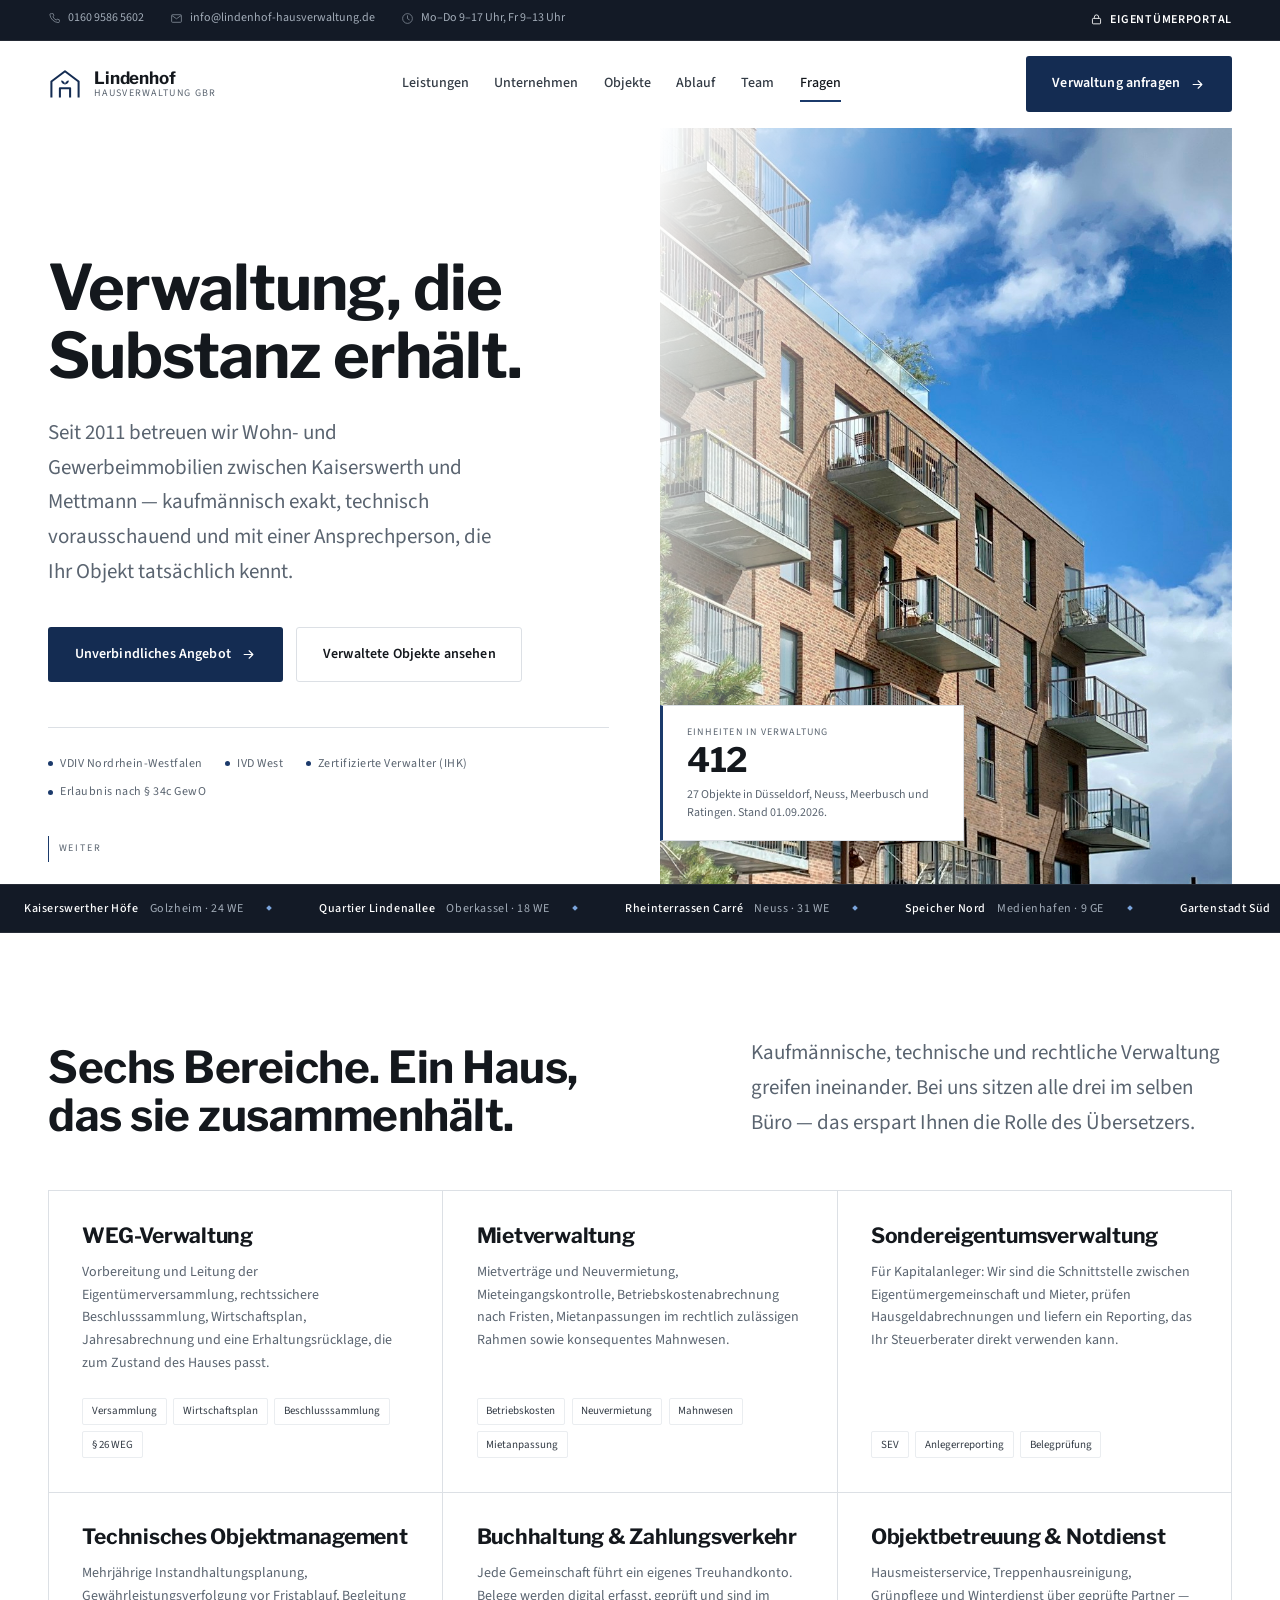
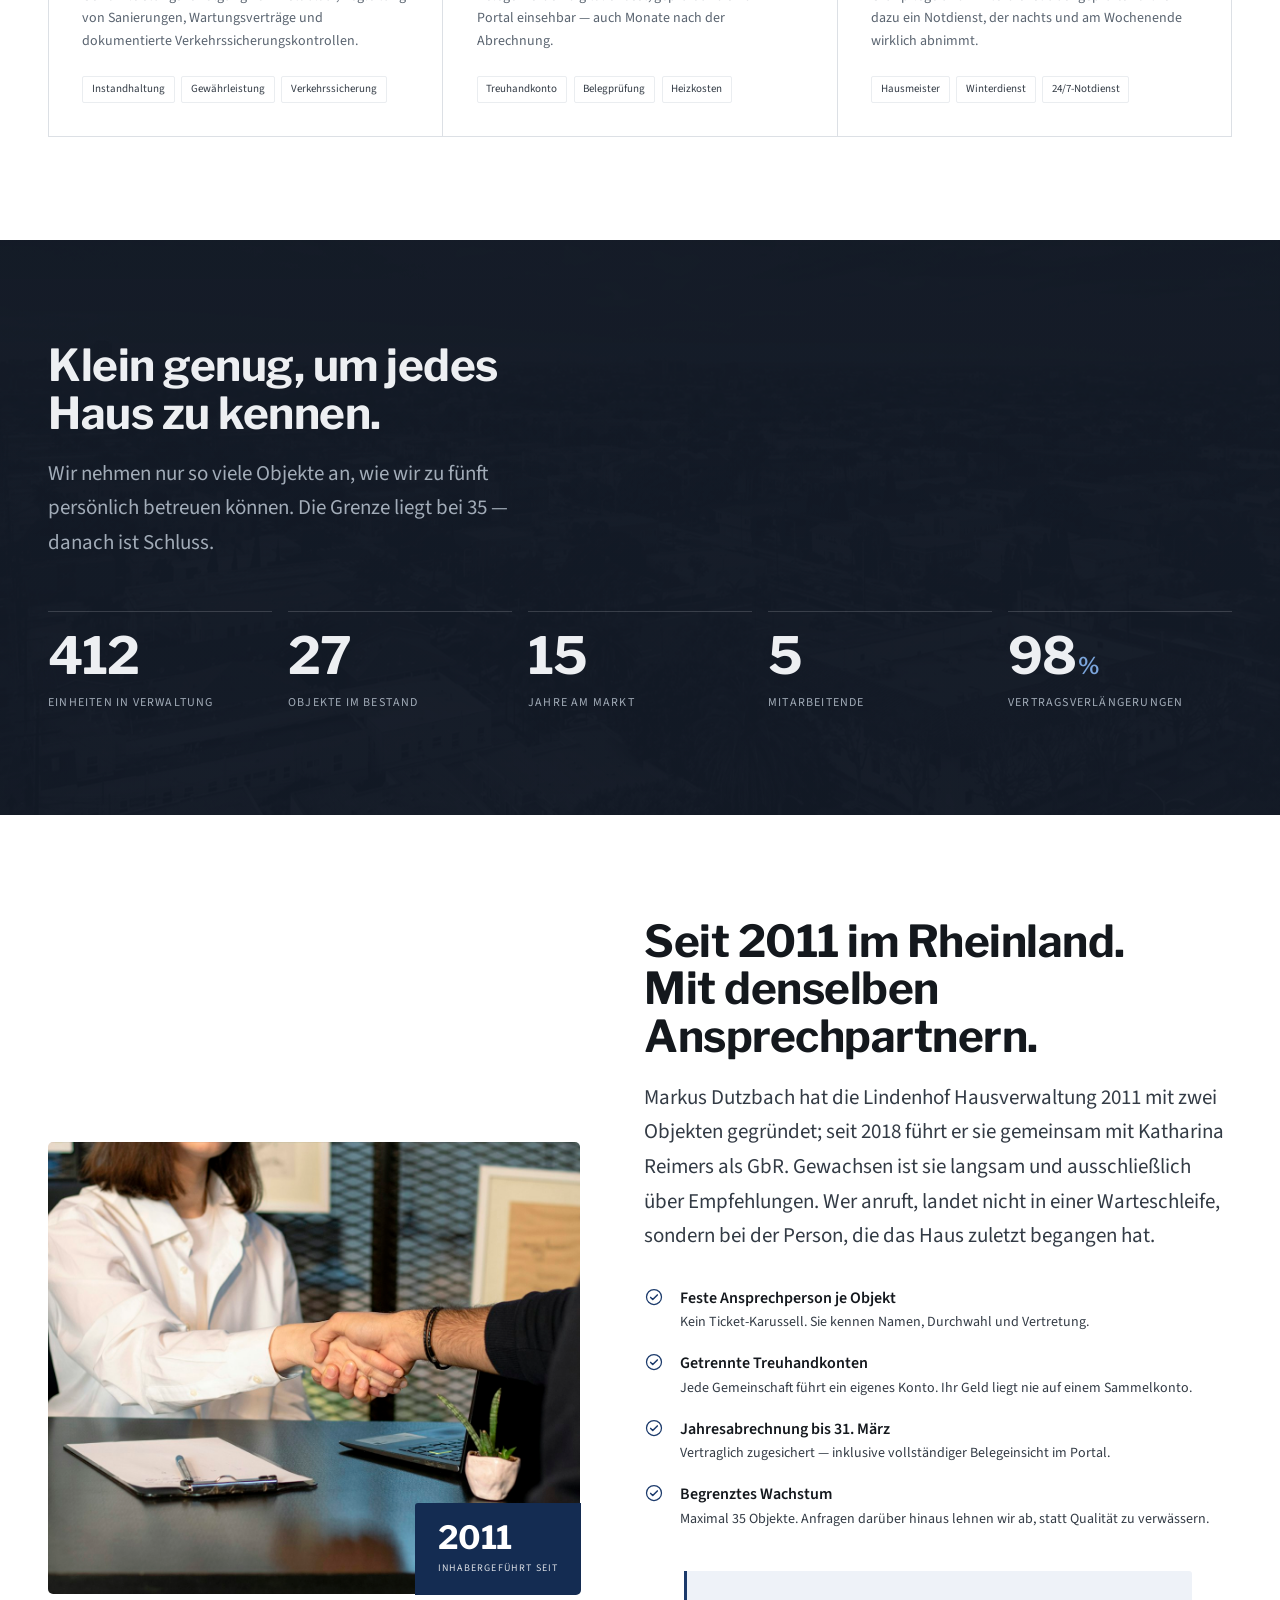
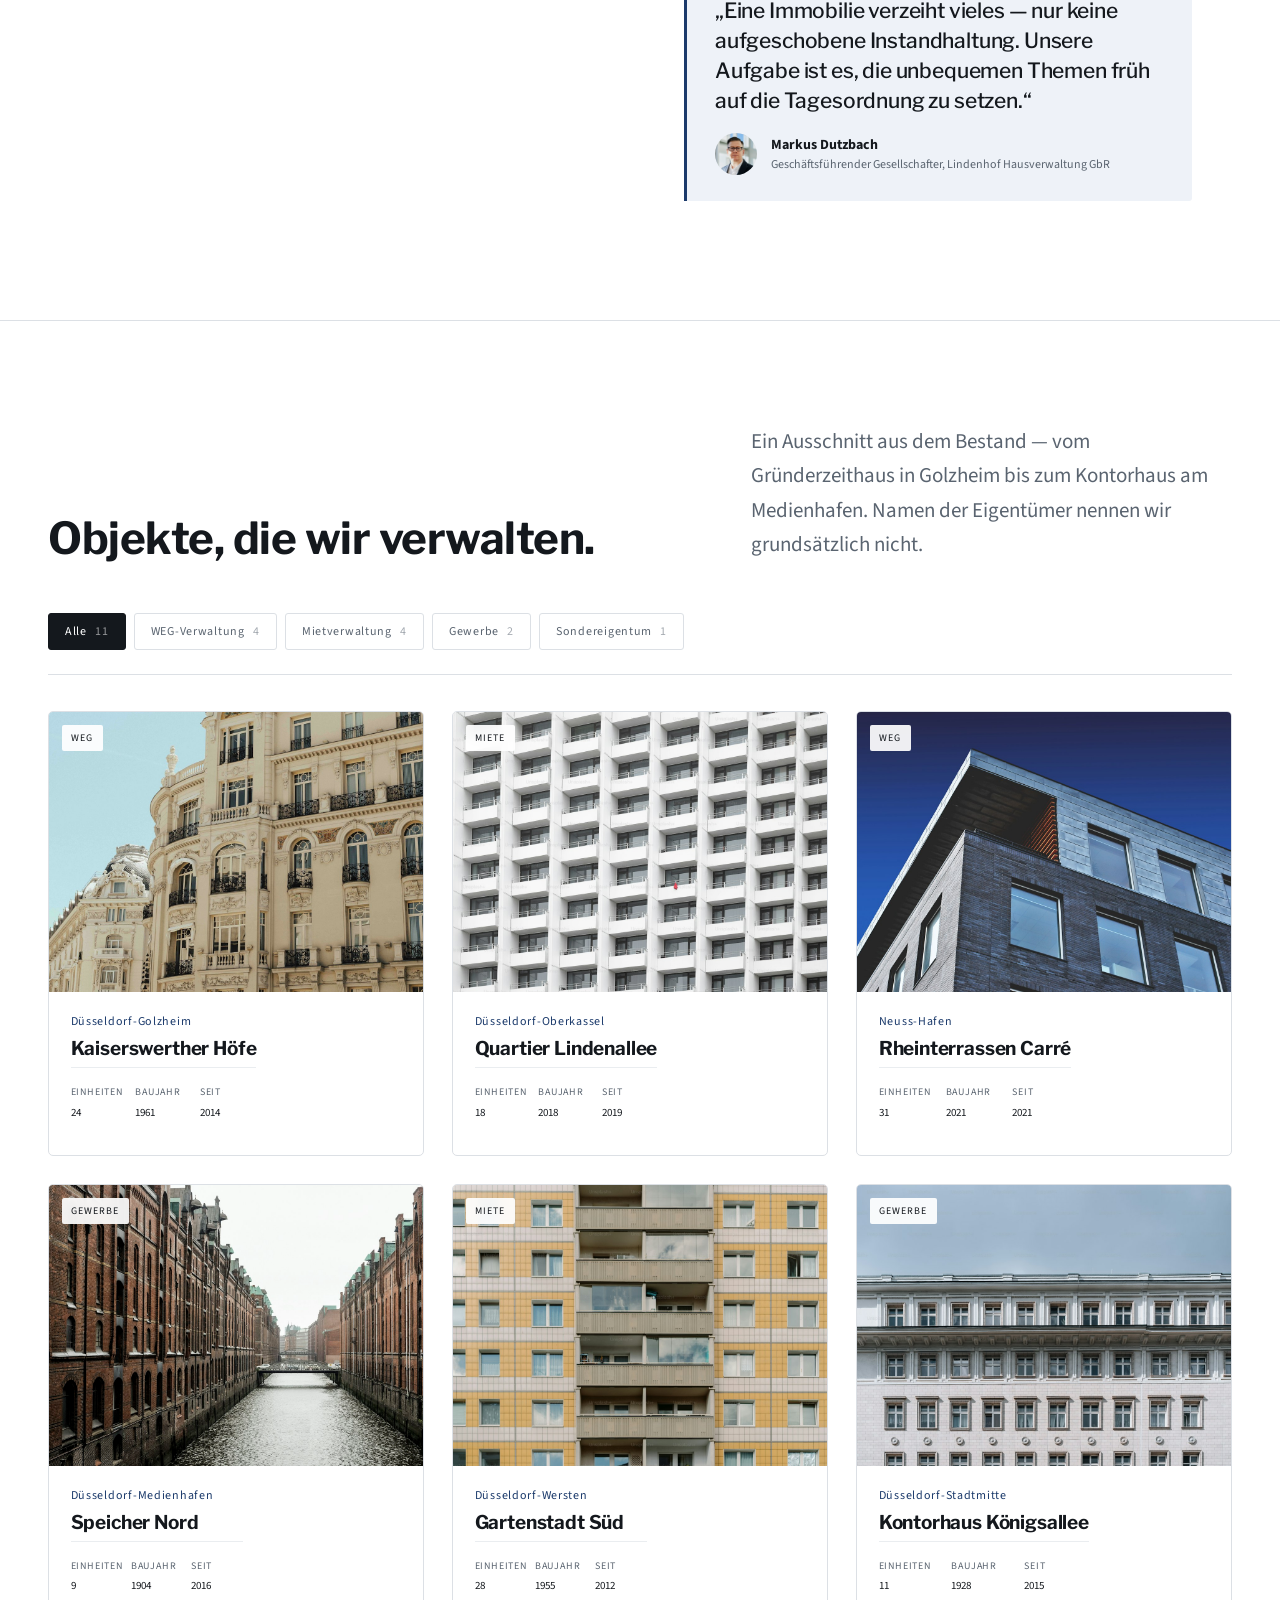
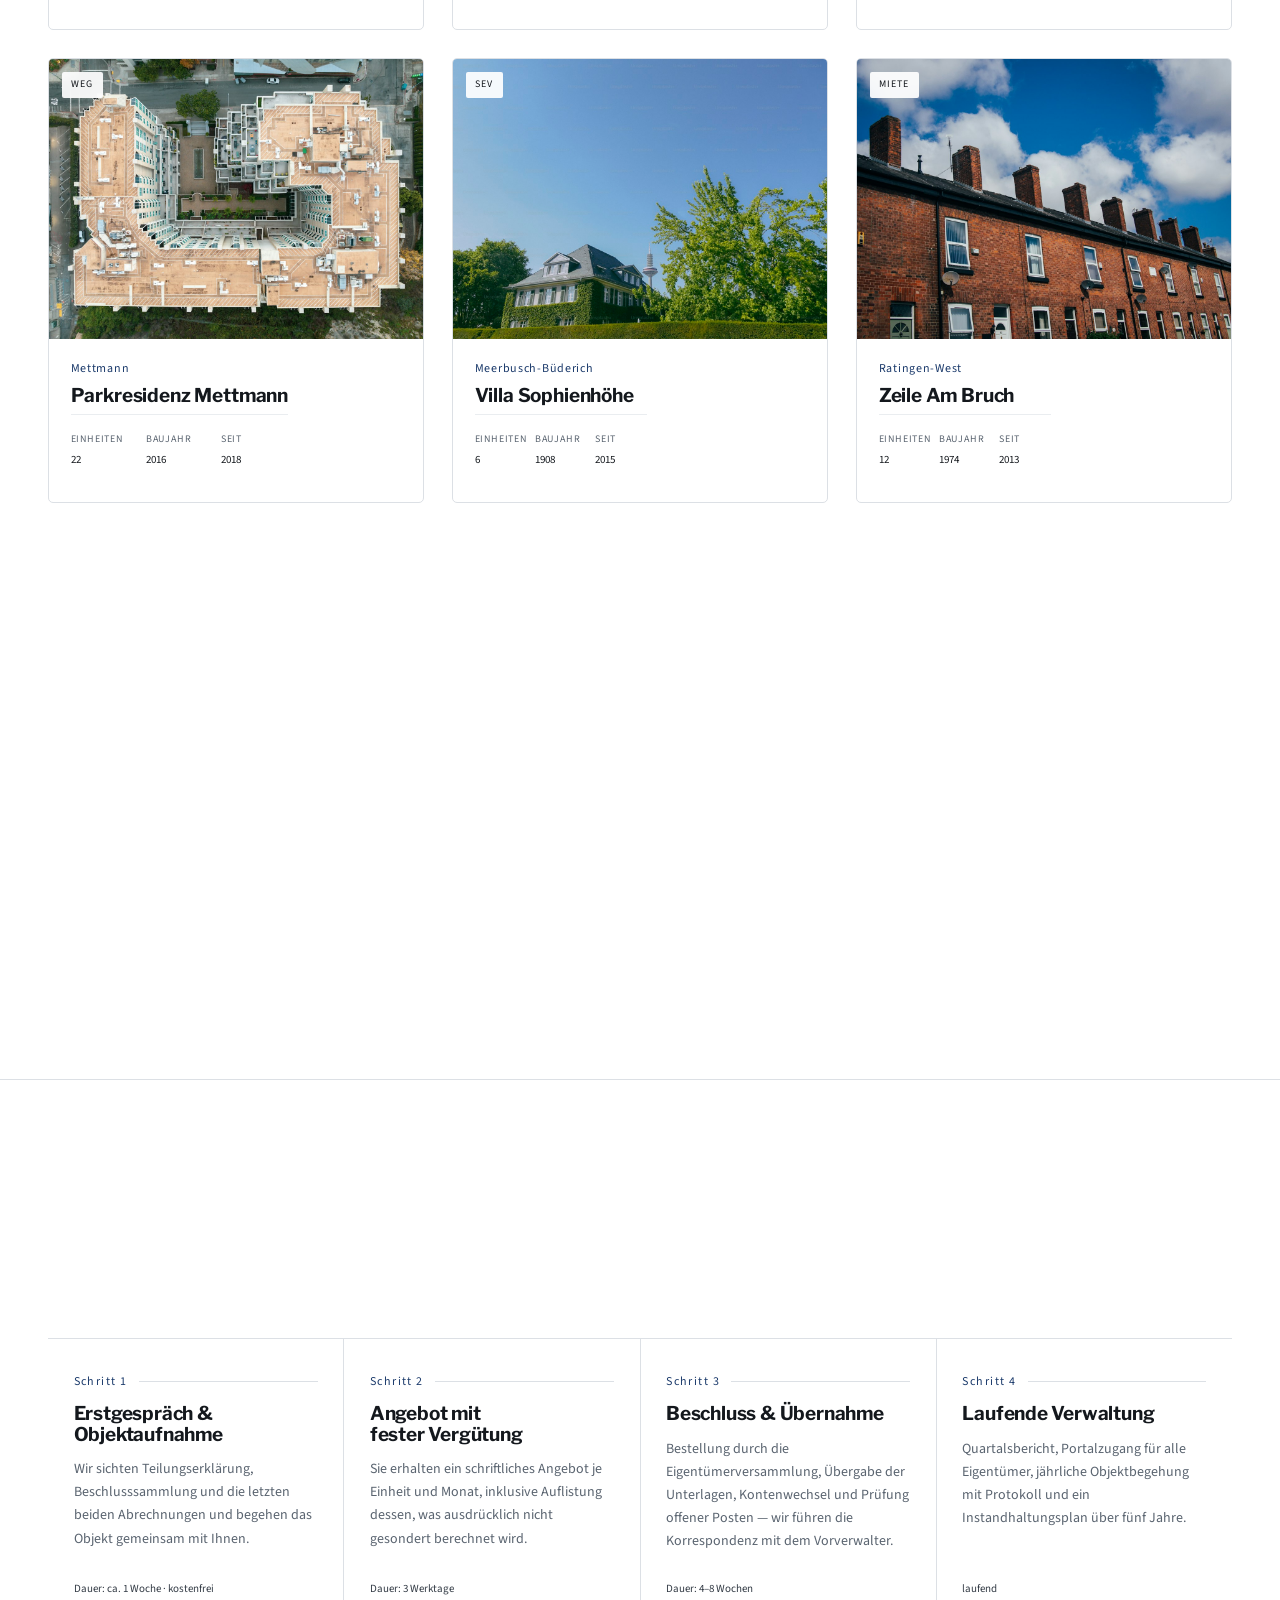
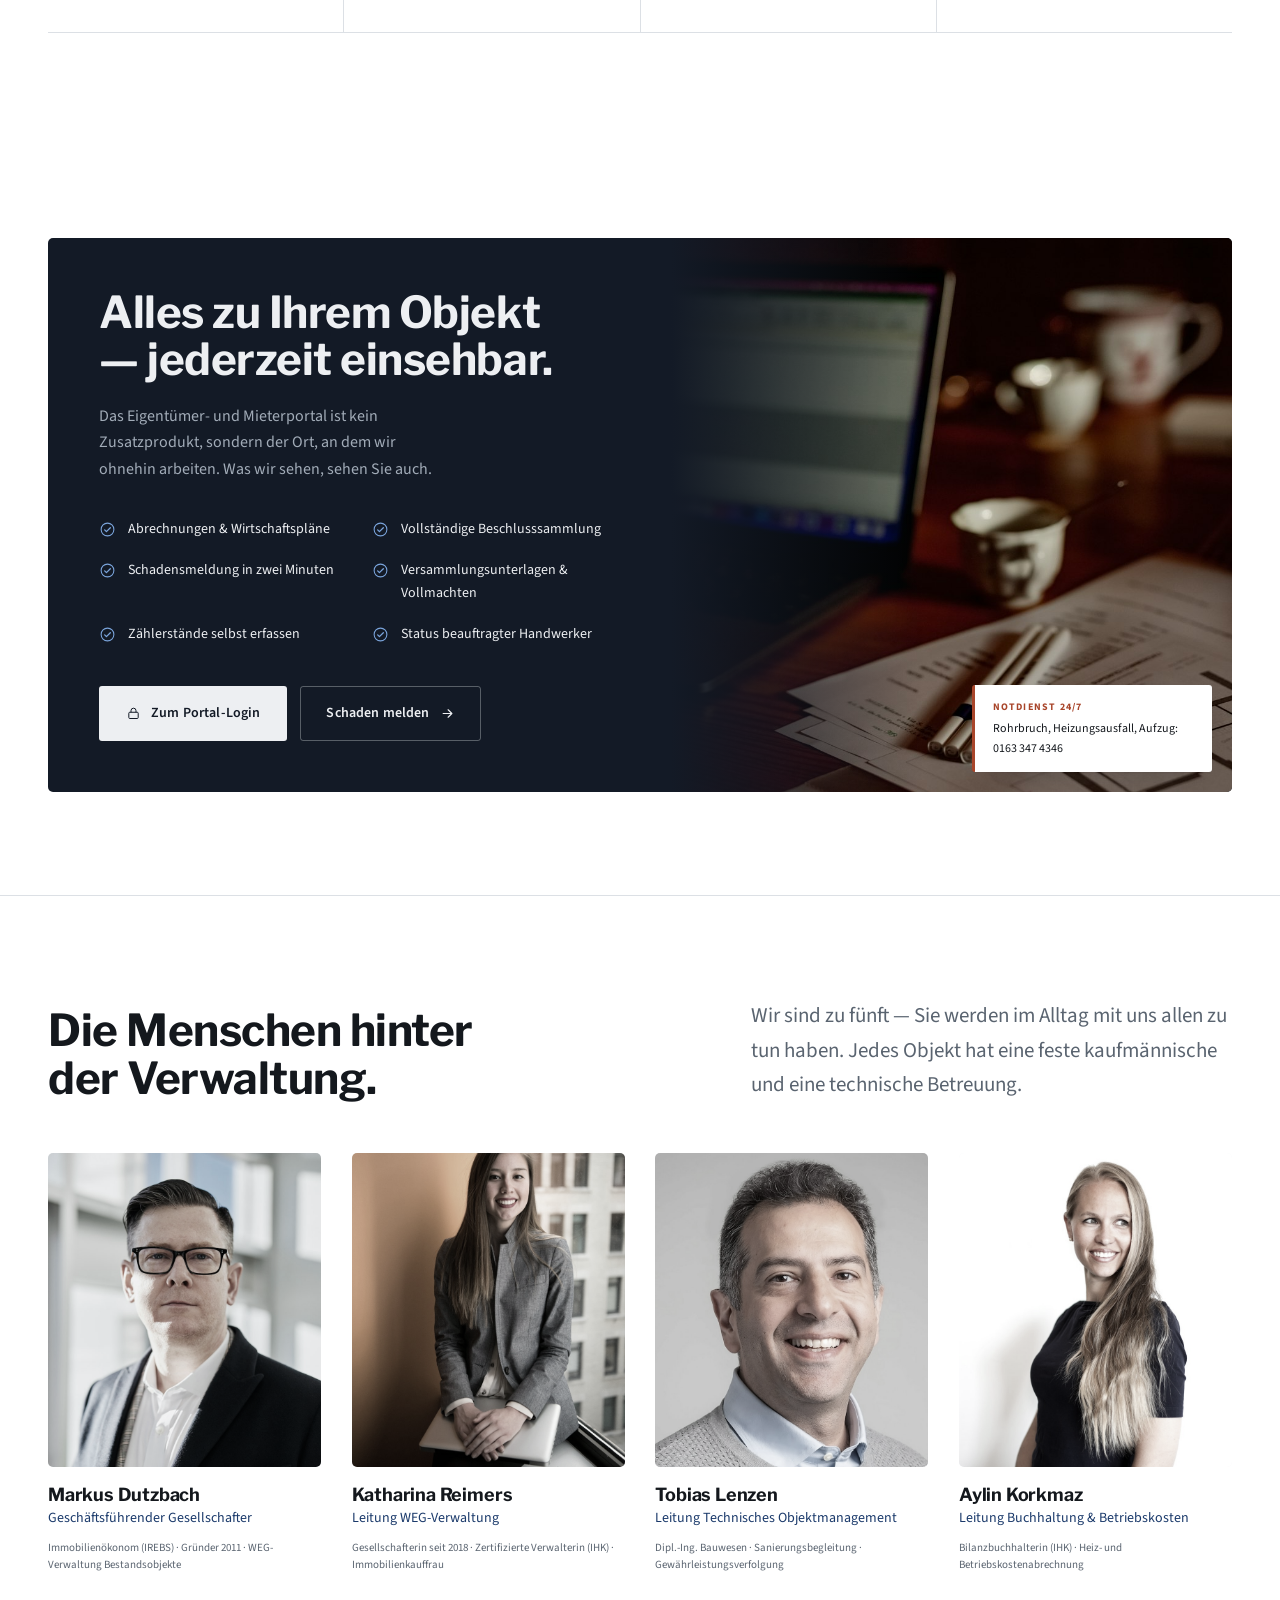
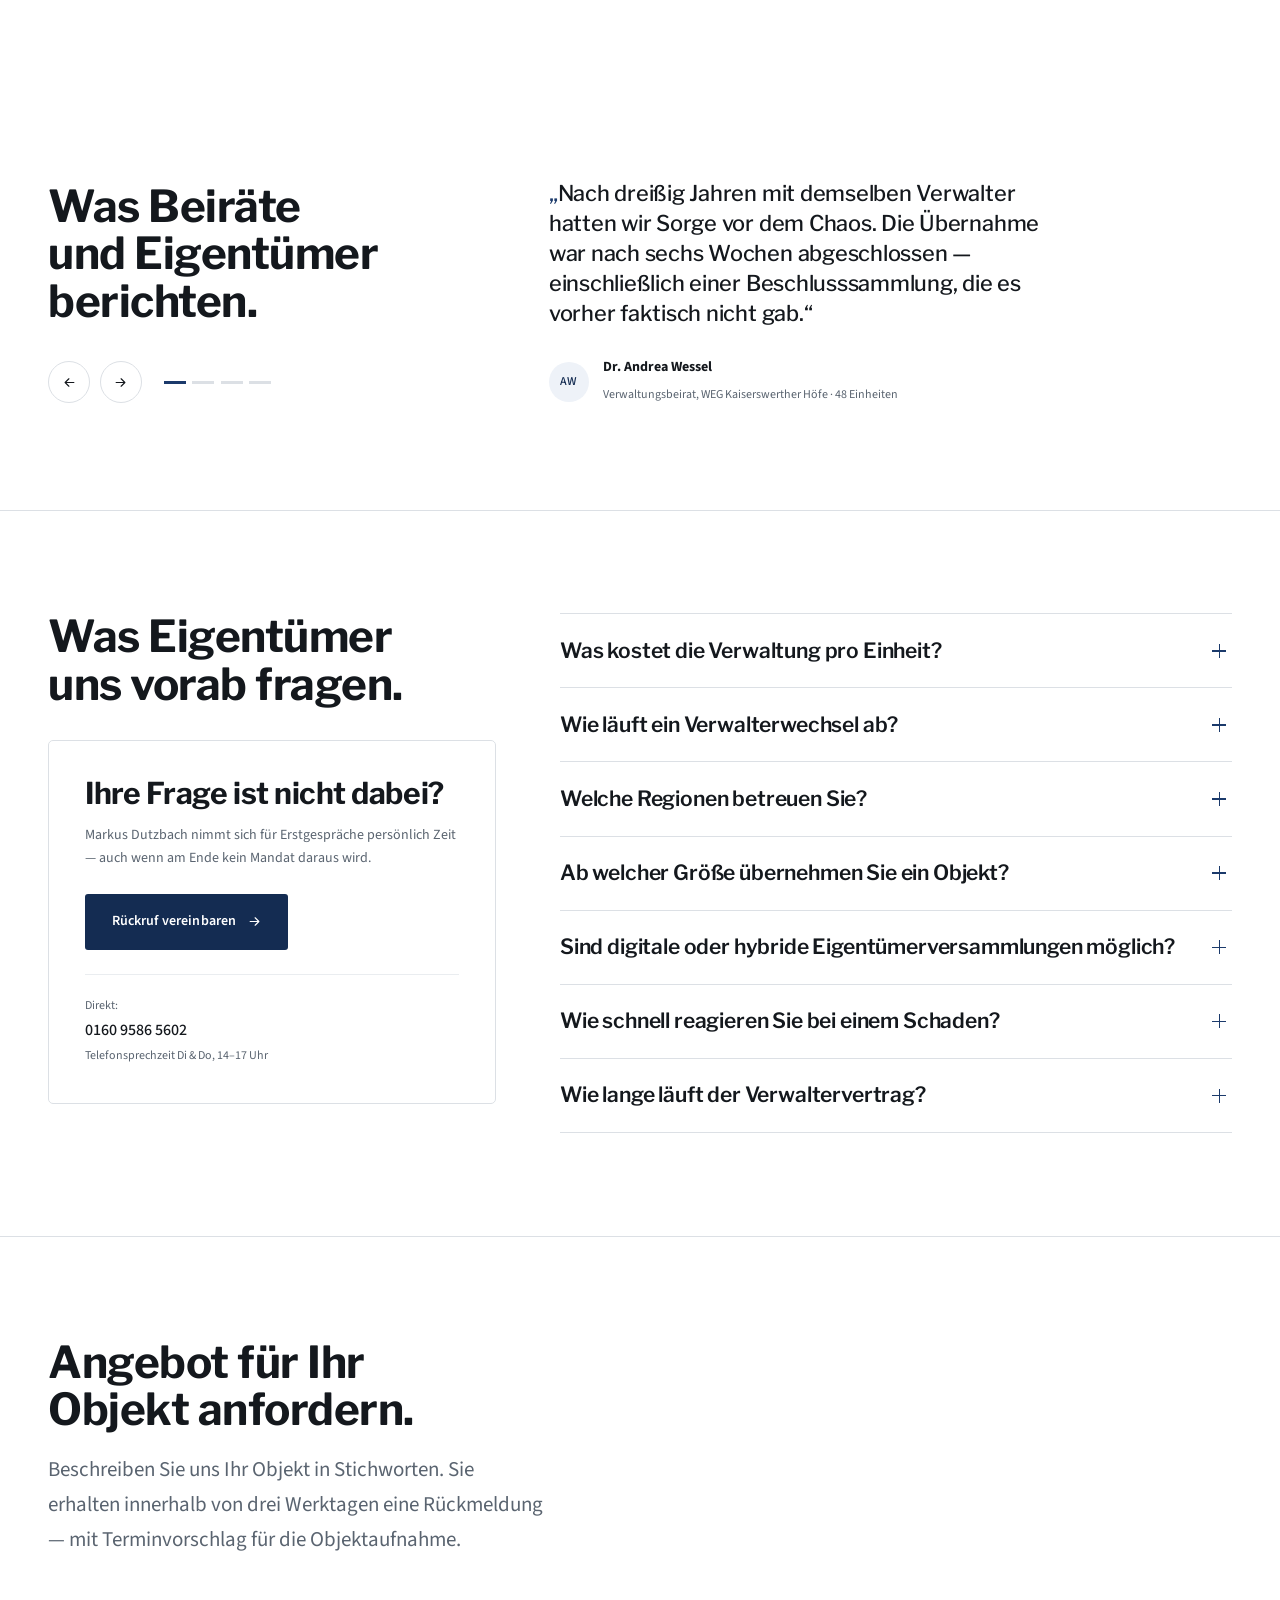
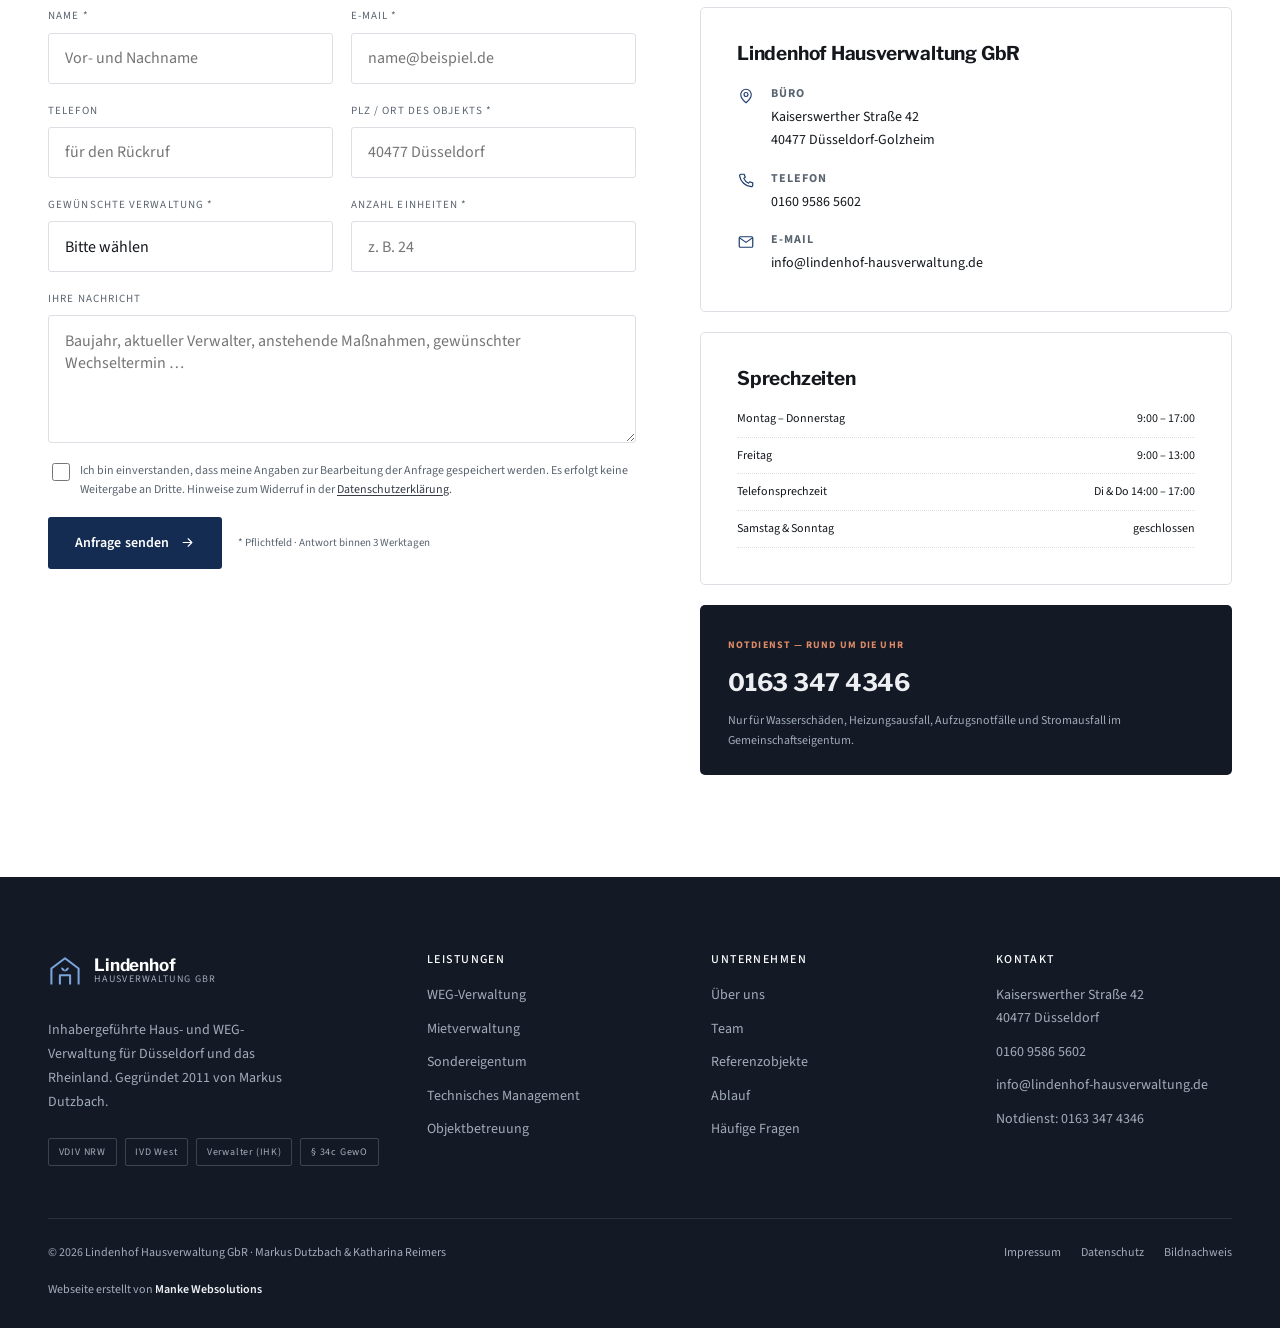
==== commit a867132b: "Bueronummer und separate Notdienstnummer Buero 0160 9586 5602, Notdienst 0163 347 4346 (Portal-Hinwe" ====
--- a/index.html
+++ b/index.html
@@ -35,7 +35,13 @@
     "addressLocality": "Düsseldorf",
     "addressCountry": "DE"
   },
-  "telephone": "+49 163 3474346",
+  "telephone": "+49 160 95865602",
+  "contactPoint": {
+    "@type": "ContactPoint",
+    "contactType": "emergency",
+    "telephone": "+49 163 3474346",
+    "availableLanguage": "de"
+  },
   "email": "info@lindenhof-hausverwaltung.de",
   "areaServed": ["Düsseldorf", "Neuss", "Meerbusch", "Ratingen", "Mettmann"],
   "openingHours": ["Mo-Th 09:00-17:00", "Fr 09:00-13:00"]
@@ -67,7 +73,7 @@
 <div class="topbar">
   <div class="wrap topbar__in">
     <ul class="topbar__list">
-      <li><a class="topbar__item" href="tel:+491633474346"><svg><use href="#ph"/></svg> 0163 347 4346</a></li>
+      <li><a class="topbar__item" href="tel:+4916095865602"><svg><use href="#ph"/></svg> 0160 9586 5602</a></li>
       <li class="topbar__list--hide"><a class="topbar__item" href="mailto:info@lindenhof-hausverwaltung.de"><svg><use href="#ma"/></svg> info@lindenhof-hausverwaltung.de</a></li>
       <li class="topbar__list--hide"><span class="topbar__item"><svg><use href="#cl"/></svg> Mo–Do 9–17 Uhr, Fr 9–13 Uhr</span></li>
     </ul>
@@ -117,7 +123,7 @@
   </nav>
   <div class="mobile__foot">
     <a class="btn btn--primary" href="#kontakt">Verwaltung anfragen <svg><use href="#ar"/></svg></a>
-    <a class="btn btn--ghost" href="tel:+491633474346"><svg><use href="#ph"/></svg> 0163 347 4346</a>
+    <a class="btn btn--ghost" href="tel:+4916095865602"><svg><use href="#ph"/></svg> 0160 9586 5602</a>
   </div>
 </div>
 
@@ -778,7 +784,7 @@
           <a class="btn btn--primary" href="#kontakt">Rückruf vereinbaren <svg><use href="#ar"/></svg></a>
           <div class="faq__phone">
             Direkt:<br>
-            <a href="tel:+491633474346">0163 347 4346</a><br>
+            <a href="tel:+4916095865602">0160 9586 5602</a><br>
             Telefonsprechzeit Di &amp; Do, 14–17 Uhr
           </div>
         </div>
@@ -807,7 +813,7 @@
         </div>
         <div class="faq__item">
           <button class="faq__q" type="button" aria-expanded="false">Wie schnell reagieren Sie bei einem Schaden?</button>
-          <div class="faq__a"><div>Meldungen aus dem Portal bearbeiten wir werktags binnen 24 Stunden. Für Notfälle — Wasser, Heizung, Aufzug, Strom — erreichen Sie uns rund um die Uhr unter derselben Nummer; angebunden sind Partnerbetriebe mit einer Anfahrtszusage von 90 Minuten.</div></div>
+          <div class="faq__a"><div>Meldungen aus dem Portal bearbeiten wir werktags binnen 24 Stunden. Für Notfälle — Wasser, Heizung, Aufzug, Strom — gilt rund um die Uhr die Notdienstnummer 0163 347 4346; angebunden sind Partnerbetriebe mit einer Anfahrtszusage von 90 Minuten.</div></div>
         </div>
         <div class="faq__item">
           <button class="faq__q" type="button" aria-expanded="false">Wie lange läuft der Verwaltervertrag?</button>
@@ -896,7 +902,7 @@
         <div class="form__err" role="alert">
           <svg aria-hidden="true"><use href="#warn"/></svg>
           <span><b>Das hat nicht geklappt.</b> Bitte versuchen Sie es erneut oder rufen Sie uns unter
-          <a href="tel:+491633474346">0163 347 4346</a> an.</span>
+          <a href="tel:+4916095865602">0160 9586 5602</a> an.</span>
         </div>
       </form>
 
@@ -910,7 +916,7 @@
             </li>
             <li>
               <svg aria-hidden="true"><use href="#ph"/></svg>
-              <span><b>Telefon</b><a href="tel:+491633474346">0163 347 4346</a></span>
+              <span><b>Telefon</b><a href="tel:+4916095865602">0160 9586 5602</a></span>
             </li>
             <li>
               <svg aria-hidden="true"><use href="#ma"/></svg>
@@ -988,9 +994,9 @@
         <h4>Kontakt</h4>
         <ul class="foot__list">
           <li>Kaiserswerther Straße 42<br>40477 Düsseldorf</li>
-          <li><a href="tel:+491633474346">0163 347 4346</a></li>
+          <li><a href="tel:+4916095865602">0160 9586 5602</a></li>
           <li><a href="mailto:info@lindenhof-hausverwaltung.de">info@lindenhof-hausverwaltung.de</a></li>
-          <li><a href="tel:+491633474346">Notdienst: dieselbe Nummer</a></li>
+          <li><a href="tel:+491633474346">Notdienst: 0163 347 4346</a></li>
         </ul>
       </div>
     </div>
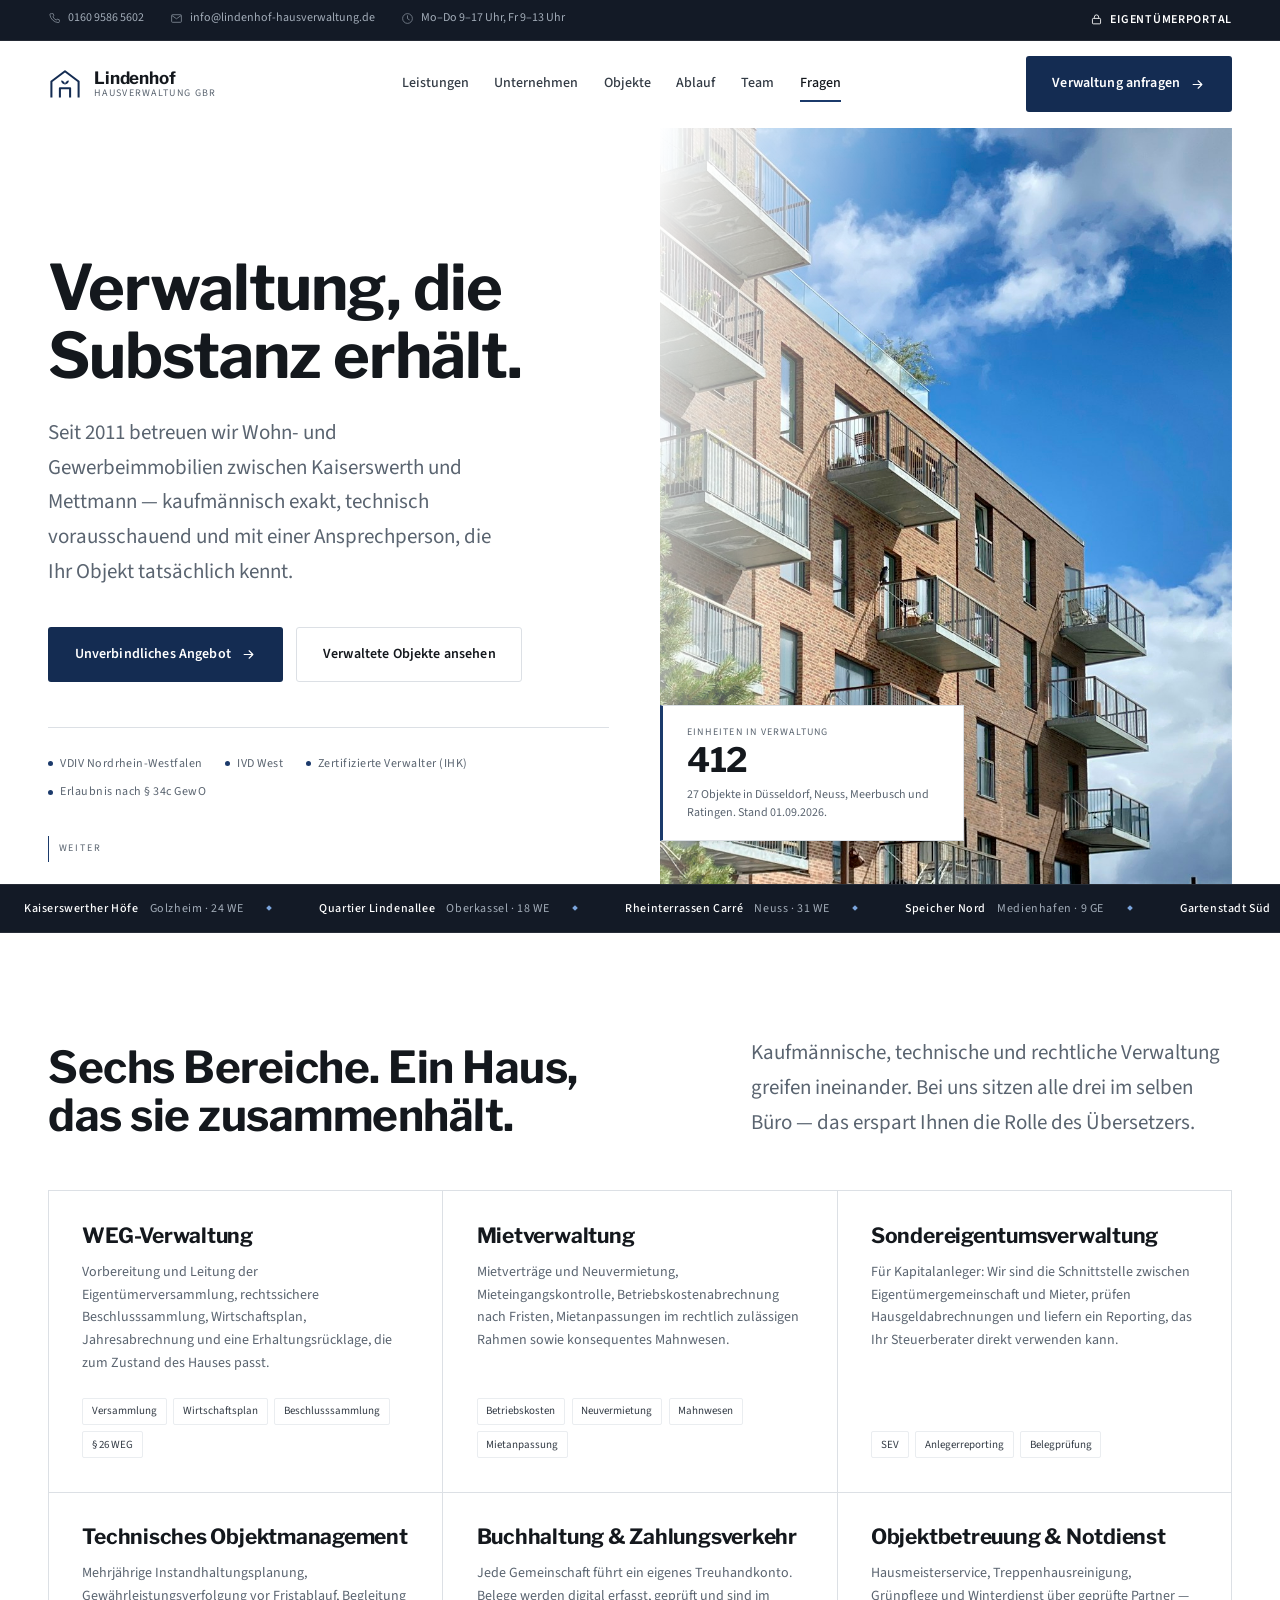
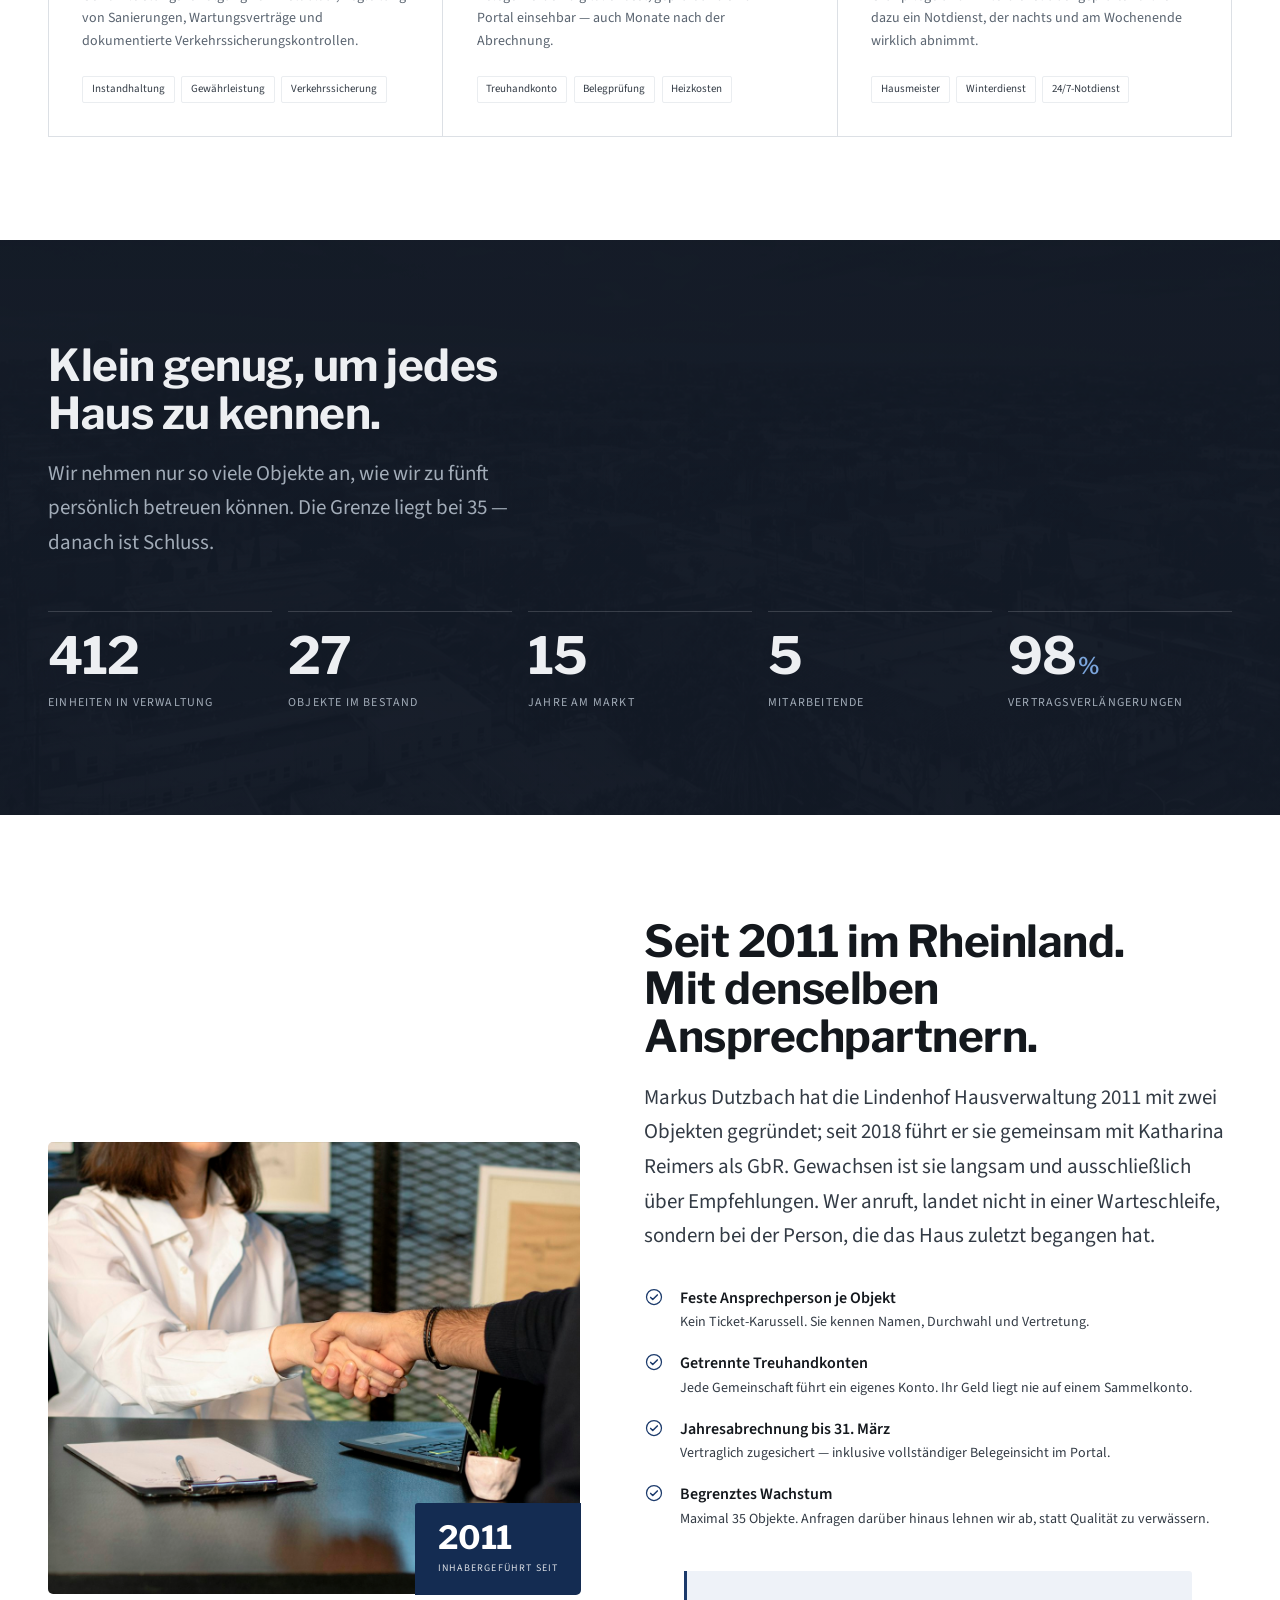
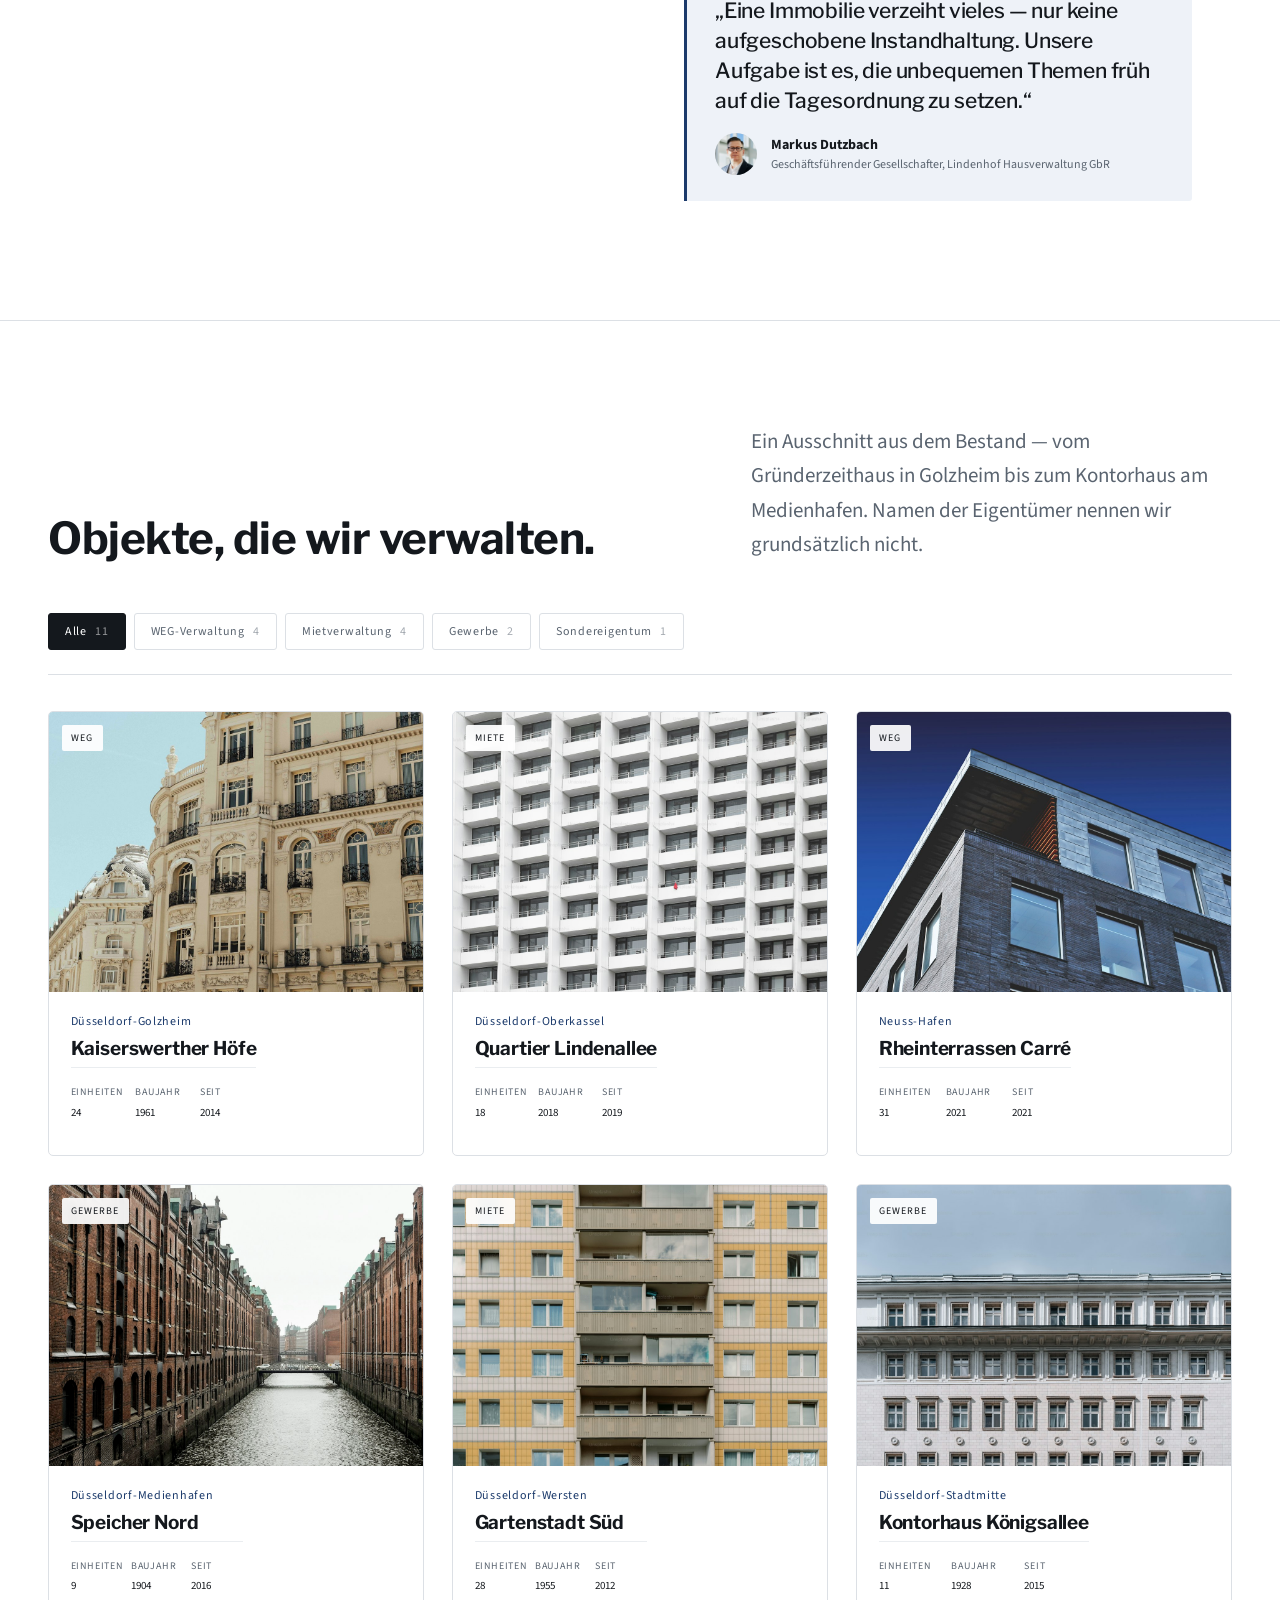
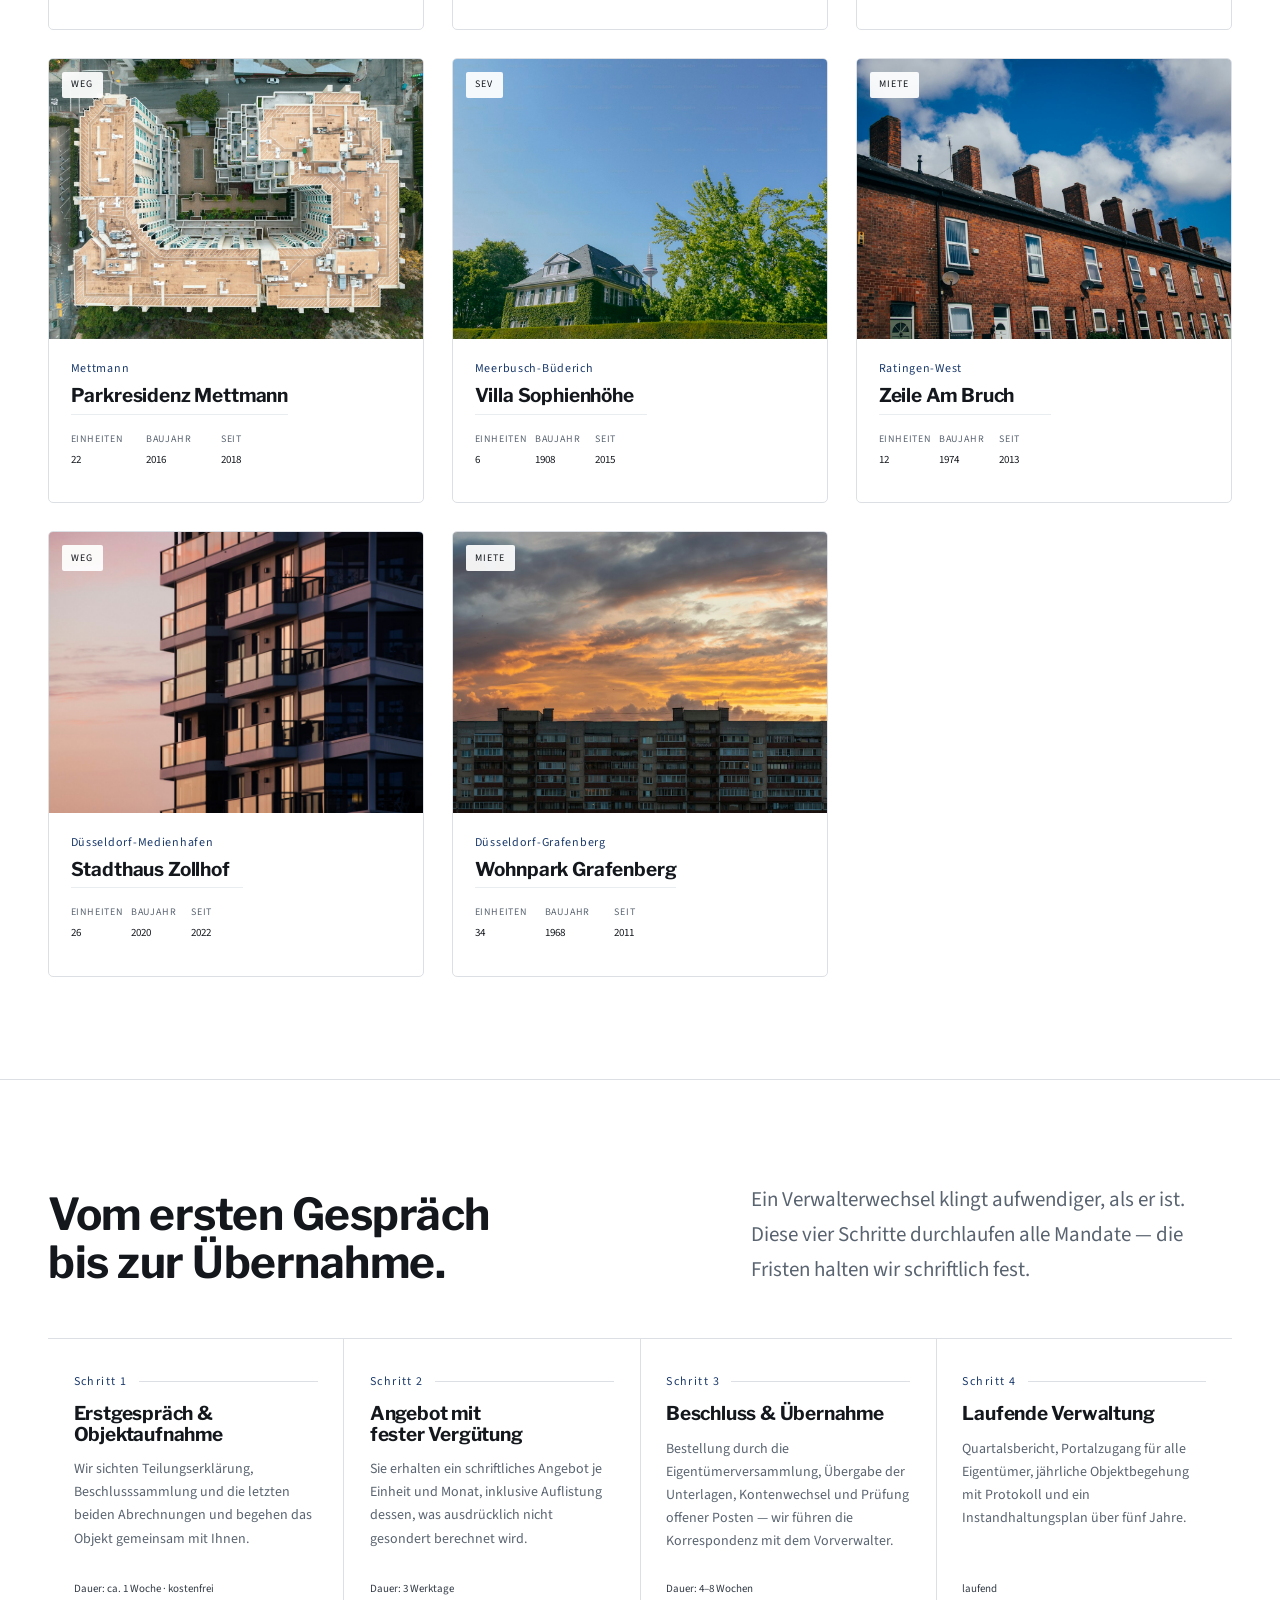
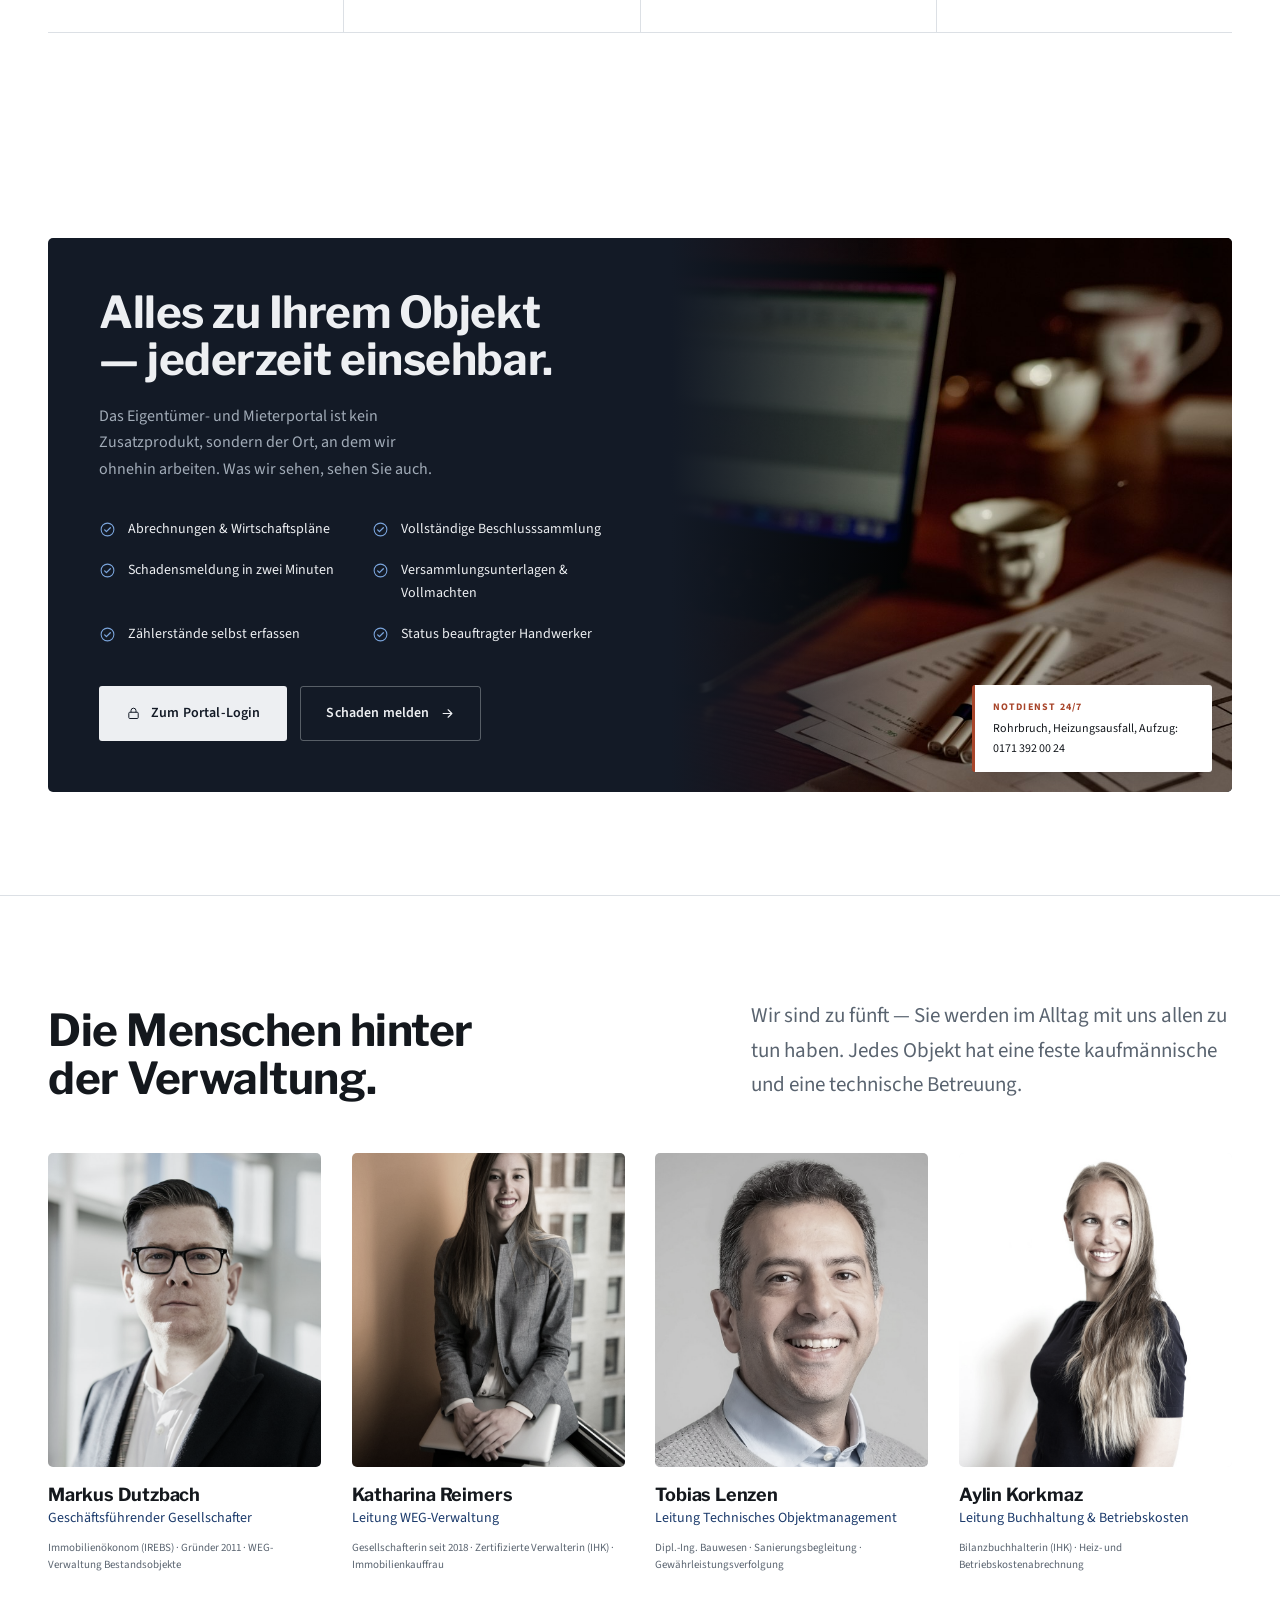
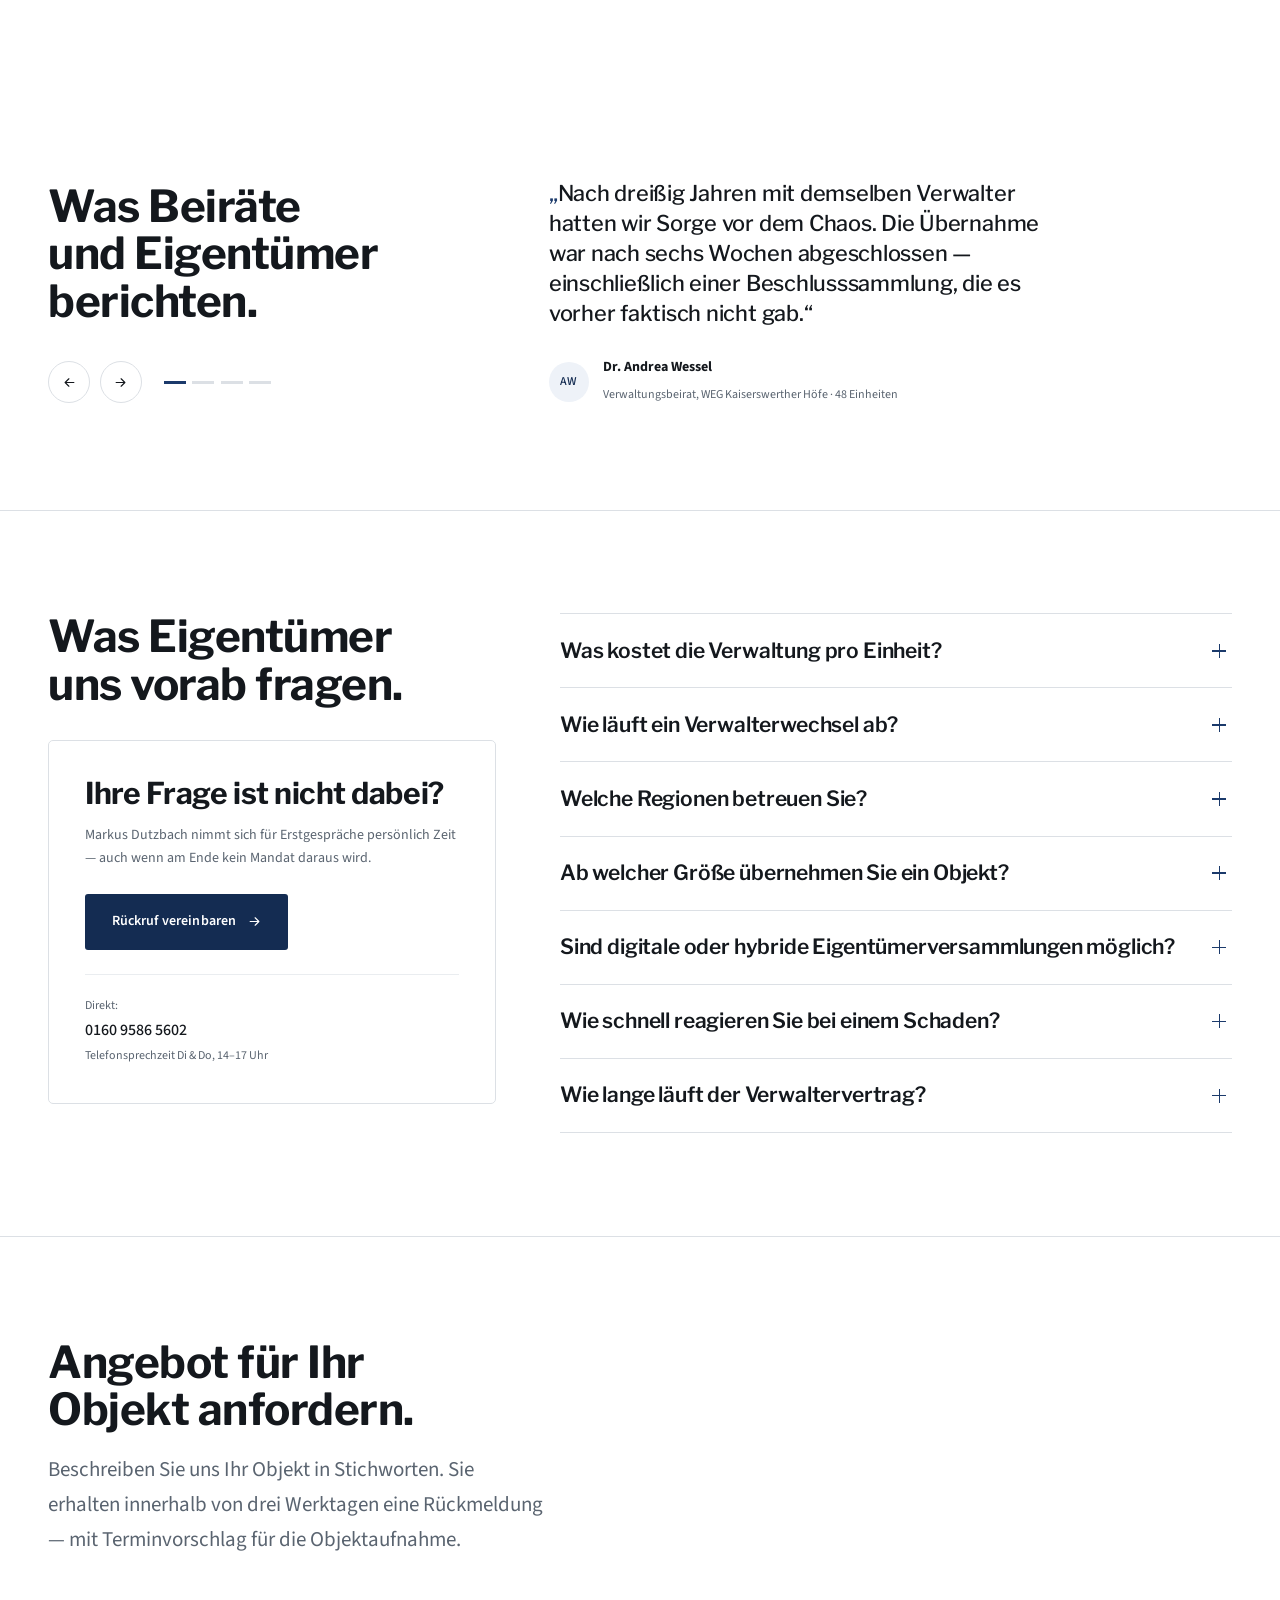
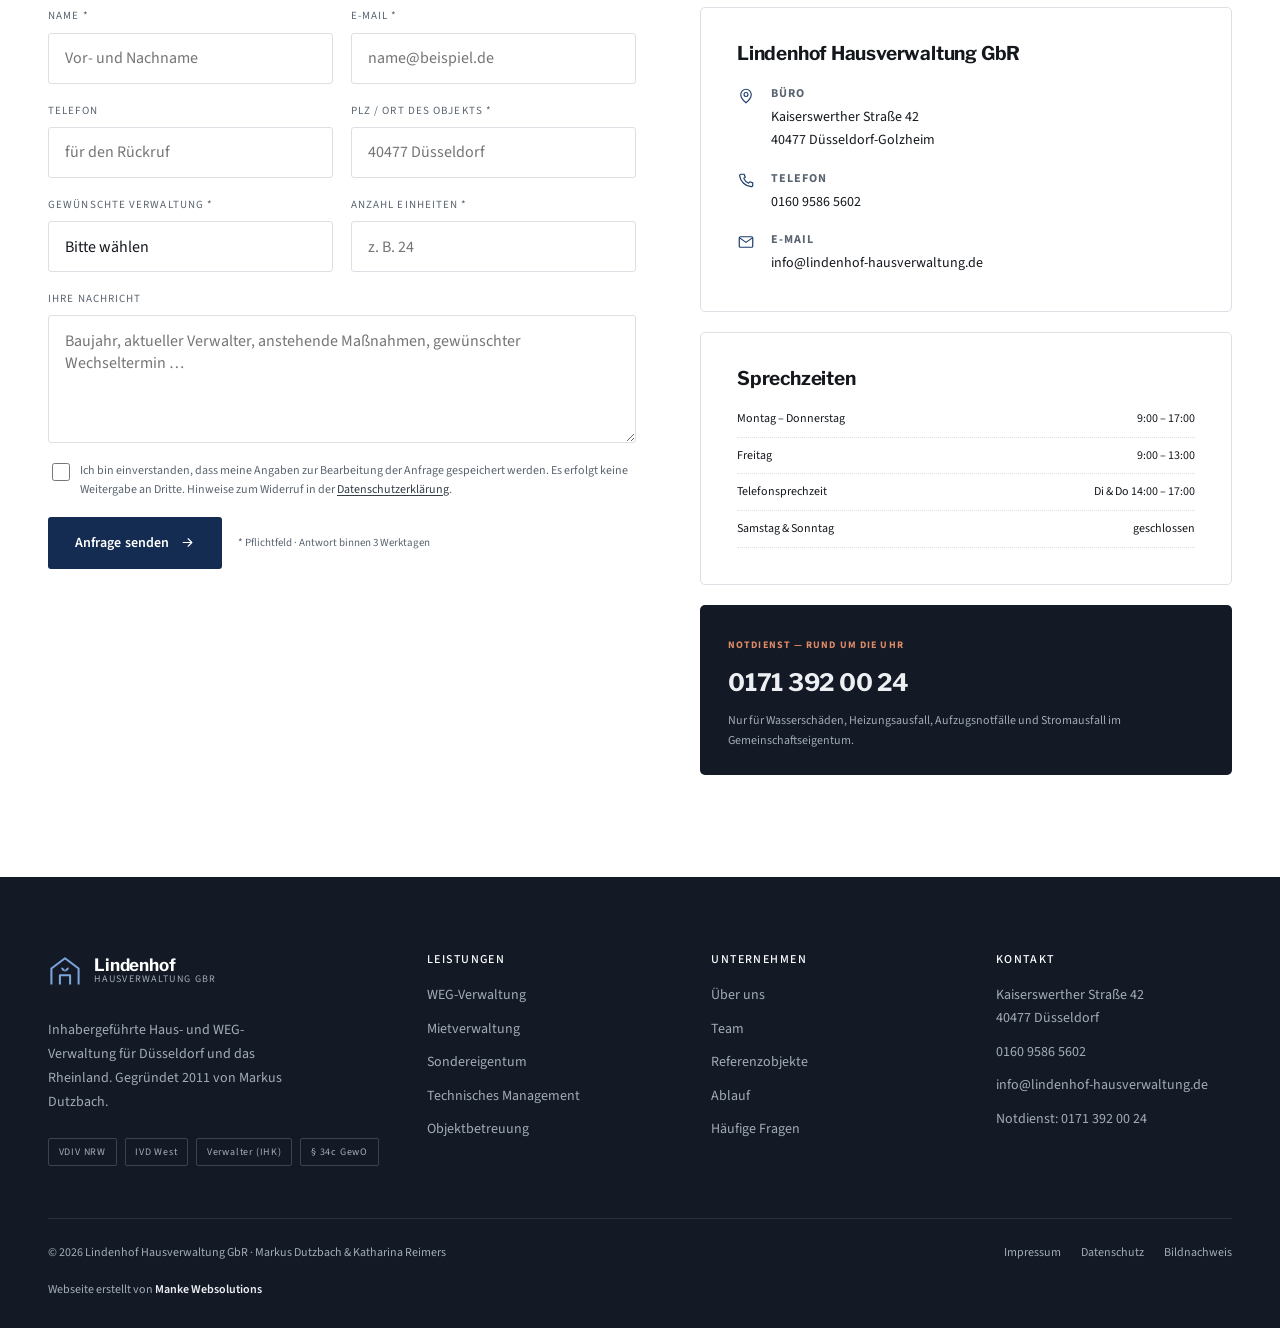
==== commit bd346abb: "Eigene Notdienstnummer statt der Bueronummer-Variante Notdienst laeuft jetzt ueber 0171 392 00 24 - " ====
--- a/index.html
+++ b/index.html
@@ -39,7 +39,7 @@
   "contactPoint": {
     "@type": "ContactPoint",
     "contactType": "emergency",
-    "telephone": "+49 163 3474346",
+    "telephone": "+49 171 3920024",
     "availableLanguage": "de"
   },
   "email": "info@lindenhof-hausverwaltung.de",
@@ -637,7 +637,7 @@
         <img src="assets/img/portal.jpg" alt="Eigentümerin ruft Unterlagen im Portal auf" loading="lazy">
         <p class="portal__note">
           <b>Notdienst 24/7</b>
-          Rohrbruch, Heizungsausfall, Aufzug: <a href="tel:+491633474346">0163 347 4346</a>
+          Rohrbruch, Heizungsausfall, Aufzug: <a href="tel:+491713920024">0171 392 00 24</a>
         </p>
       </div>
     </div>
@@ -813,7 +813,7 @@
         </div>
         <div class="faq__item">
           <button class="faq__q" type="button" aria-expanded="false">Wie schnell reagieren Sie bei einem Schaden?</button>
-          <div class="faq__a"><div>Meldungen aus dem Portal bearbeiten wir werktags binnen 24 Stunden. Für Notfälle — Wasser, Heizung, Aufzug, Strom — gilt rund um die Uhr die Notdienstnummer 0163 347 4346; angebunden sind Partnerbetriebe mit einer Anfahrtszusage von 90 Minuten.</div></div>
+          <div class="faq__a"><div>Meldungen aus dem Portal bearbeiten wir werktags binnen 24 Stunden. Für Notfälle — Wasser, Heizung, Aufzug, Strom — gilt rund um die Uhr die Notdienstnummer 0171 392 00 24; angebunden sind Partnerbetriebe mit einer Anfahrtszusage von 90 Minuten.</div></div>
         </div>
         <div class="faq__item">
           <button class="faq__q" type="button" aria-expanded="false">Wie lange läuft der Verwaltervertrag?</button>
@@ -937,7 +937,7 @@
 
         <div class="emergency">
           <b>Notdienst — rund um die Uhr</b>
-          <a href="tel:+491633474346">0163 347 4346</a>
+          <a href="tel:+491713920024">0171 392 00 24</a>
           <p>Nur für Wasserschäden, Heizungsausfall, Aufzugsnotfälle und Stromausfall im Gemeinschaftseigentum.</p>
         </div>
       </div>
@@ -996,7 +996,7 @@
           <li>Kaiserswerther Straße 42<br>40477 Düsseldorf</li>
           <li><a href="tel:+4916095865602">0160 9586 5602</a></li>
           <li><a href="mailto:info@lindenhof-hausverwaltung.de">info@lindenhof-hausverwaltung.de</a></li>
-          <li><a href="tel:+491633474346">Notdienst: 0163 347 4346</a></li>
+          <li><a href="tel:+491713920024">Notdienst: 0171 392 00 24</a></li>
         </ul>
       </div>
     </div>
